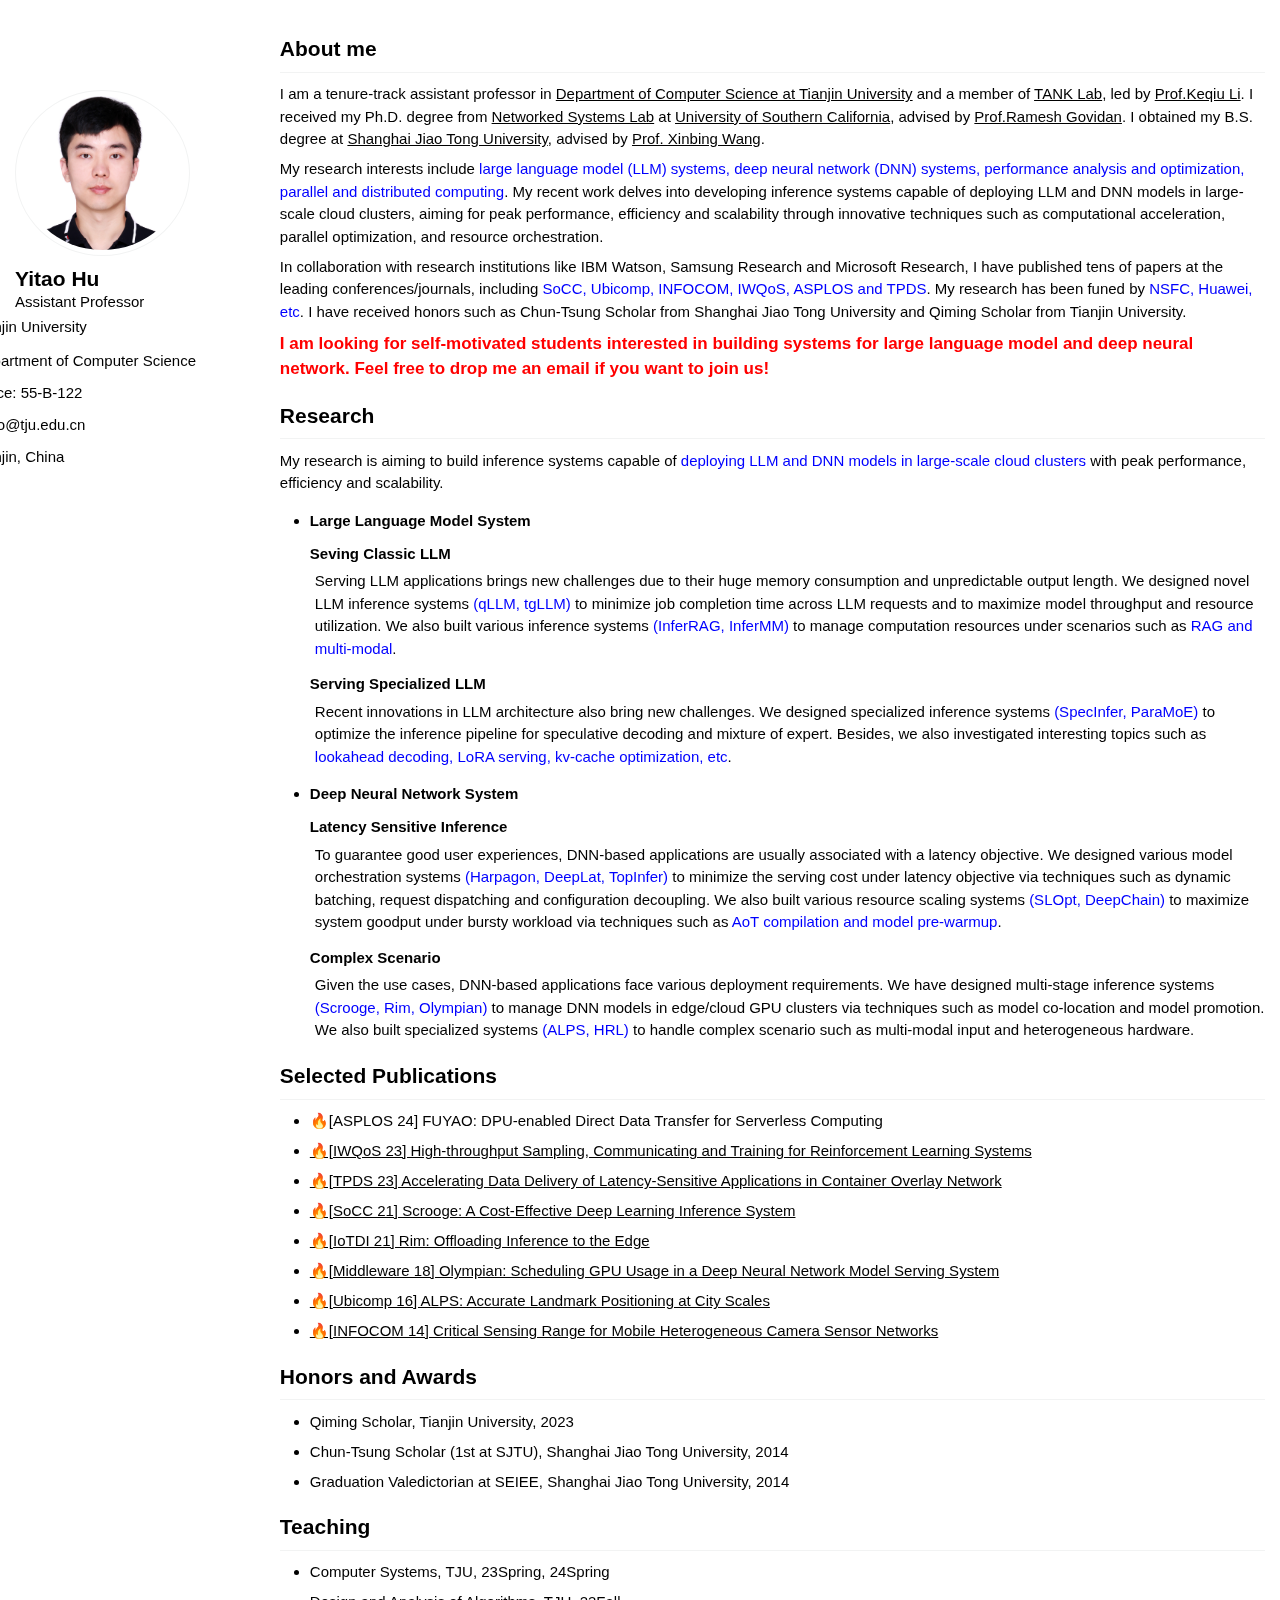
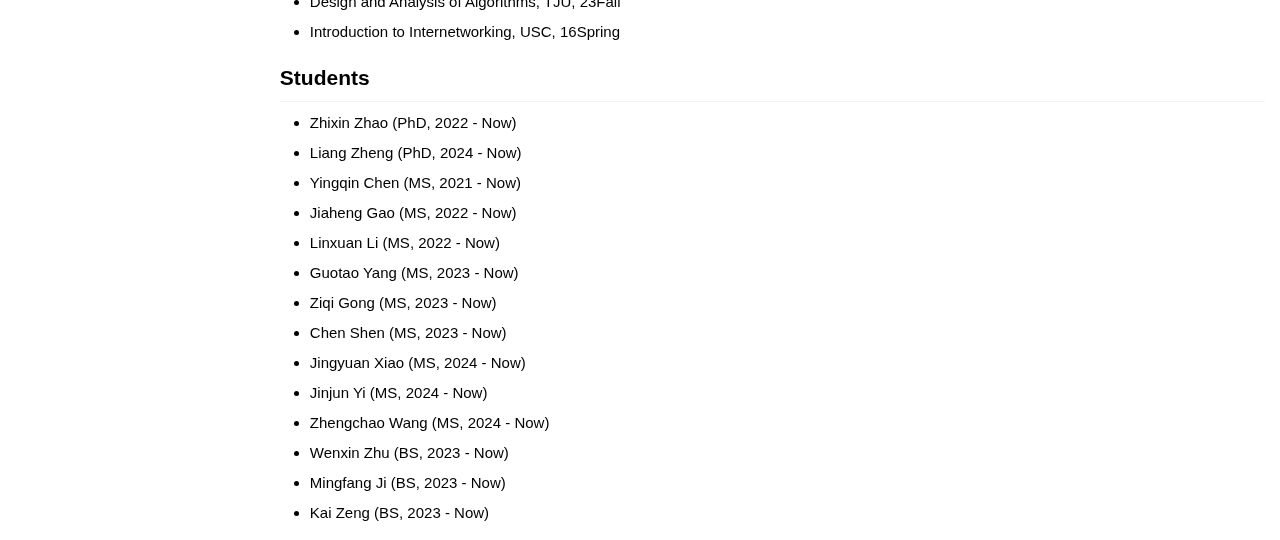
==== index.html @ 949e81fb "update" ====
<!doctype html>
<html lang="en" class="no-js">

<head>
	<meta charset="utf-8">
	<title>Yitao Hu - Homepage</title>
	<meta property="og:locale" content="en">
	<meta property="og:site_name" content="Yitao Hu">
	<meta property="og:title" content="Yitao Hu">
	<meta property="og:description" content="About me">
	<meta name="HandheldFriendly" content="True">
	<meta name="MobileOptimized" content="320">
	<meta name="viewport" content="width=device-width, initial-scale=1.0">
	<meta http-equiv="Content-Security-Policy" content="default-src 'self'">

	<script>
		document.documentElement.className = document.documentElement.className.replace(/\bno-js\b/g, '') + ' js ';
	</script>
	<!-- For all browsers -->
	<link rel="stylesheet" href="assets/css/main.css">
	<meta http-equiv="cleartype" content="on">

	<head>
		<base target="_blank">
	</head>
	<link rel="manifest" href="images/site.webmanifest">
	<meta name="msapplication-TileColor" content="#000000">
	<meta name="msapplication-TileImage" content="images/mstile-144x144.png?v=M44lzPylqQ">
	<meta name="msapplication-config" content="images/browserconfig.xml?v=M44lzPylqQ">
	<meta name="theme-color" content="#ffffff">
	<link rel="stylesheet" href="assets/css/academicons.css" />
	<link rel="stylesheet" href="https://cdnjs.cloudflare.com/ajax/libs/font-awesome/5.15.4/css/all.min.css">

	<!-- end custom head snippets -->
</head>

<body>
	<div id="main" role="main">
		<div class="sidebar sticky">
			<div itemscope itemtype="http://schema.org/Person" class="profile_box">
				<div class="author__avatar">
					<img src="images/Yitao Hu.png" class="author__avatar" alt="Yitao Hu">
				</div>
				<div class="author__content">
					<h3 class="author__name"> Yitao Hu</h3>
				</div>

				<div class="professor2"><span><i class="myhidden"><a href="mailto:yitao@tju.edu.cn"><i
									class="fas fa-fw fa-envelope" aria-hidden="true"></i>
							</a></i>Assistant Professor</span></div>

				<div class="author__urls-wrapper">
					<!-- <button class="btn btn--inverse">More Info & Contact</button> -->
					<ul class="author__urls social-icons">
						<li style="margin-top: 5px;"><a href="https://www.tju.edu.cn/english/index.htm"><i
									class="fa fa-fw fa-map-marker" aria-hidden="true"></i> Tianjin University</a>
						</li>
						<li><a href="https://cic.tju.edu.cn/english/home.htm"><i class="fa fa-fw fa-map-marker"
									aria-hidden="true"></i> Department of Computer Science</a></li>
						<li><i class="fa fa-fw fa-map-marker" aria-hidden="true"></i> Office: 55-B-122</li>
						<li class="someone"><a href="mailto:yitao@tju.edu.cn"><i class="fas fa-fw fa-envelope"
									aria-hidden="true"></i> yitao@tju.edu.cn</a></li>
						<li><i class="fa fa-fw fa-map-marker" aria-hidden="true"></i> Tianjin, China</li>
					</ul>
				</div>
			</div>
		</div>
		<article class="page" itemscope itemtype="http://schema.org/CreativeWork">
			<meta itemprop="headline" content="Yitao Hu">
			<div class="page__inner-wrap">
				<section class="page__content" itemprop="text">
					<p><span class="anchor" id="about-me"></span></p>
					<h1><strong>About me</strong></h1>
					<p>I am a tenure-track assistant professor in <a href="https://cic.tju.edu.cn/english/home.htm">Department of
							Computer Science
							at Tianjin University</a> and a member of <a href="http://www.tjutanklab.com/">TANK Lab</a>, led by <a
							href="https://cic.tju.edu.cn/faculty/likeqiu/index.html">Prof.Keqiu Li</a>. I received my Ph.D. degree
						from <a href="https://nsl.usc.edu/">Networked
							Systems Lab</a> at <a href="https://www.usc.edu/">University of Southern California</a>, advised by <a
							href="https://govindan.usc.edu/">Prof.Ramesh Govidan</a>.
						I obtained my B.S. degree at <a href="https://en.sjtu.edu.cn/">Shanghai Jiao Tong University</a>, advised by
						<a href="https://www.cs.sjtu.edu.cn/~wang-xb/">Prof. Xinbing Wang</a>.
					</p>
					<p>My research interests include <i class="myresearch">large language model (LLM) systems, deep neural network
							(DNN)
							systems, performance analysis and optimization, parallel and distributed computing</i>. My
						recent work delves into developing inference systems capable of deploying LLM and DNN models
						in large-scale cloud clusters, aiming for peak performance, efficiency and scalability
						through innovative techniques such as computational acceleration, parallel optimization, and
						resource orchestration.</p>
					<p>In collaboration with research institutions like IBM Watson, Samsung Research and Microsoft
						Research, I have published tens of papers at the leading conferences/journals, including
						<i class="myresearch">SoCC, Ubicomp, INFOCOM, IWQoS, ASPLOS and TPDS</i>. My research has been funed by
						<i class="myresearch">NSFC, Huawei, etc</i>. I have received honors such as Chun-Tsung Scholar from Shanghai
						Jiao Tong University
						and Qiming Scholar from Tianjin University.
					</p>
					<div class="lookingfor">
						<p><strong>
								I am looking for self-motivated students interested in building systems for large language
								model and deep neural network. Feel free to drop me an email if you want to join us!
							</strong>
						</p>
					</div>

					<h1 id="-news">Research</h1>
					<p>
						My research is aiming to build inference systems capable of <i class="myresearch">deploying LLM and DNN
							models in large-scale cloud clusters </i>with peak performance, efficiency and scalability.
					</p>
					<ul>
						<li>
							<h3>Large Language Model System</h3>
							<h3>Seving Classic LLM</h3>
							<ul class="myul">
								<li>
									Serving LLM applications brings new challenges due to their huge
									memory consumption and unpredictable output length. We designed novel LLM inference
									systems <i class="myresearch">(qLLM, tgLLM)</i> to minimize job completion time across LLM requests
									and to
									maximize model throughput and resource utilization. We also built various inference
									systems <i class="myresearch">(InferRAG, InferMM)</i> to manage computation resources under scenarios
									such as <i class="myresearch">RAG and multi-modal</i>.
								</li>
							</ul>
							<h3>Serving Specialized LLM</h3>
							<ul class="myul">
								<li>
									Recent innovations in LLM architecture also bring new
									challenges. We designed specialized inference systems <i class="myresearch">(SpecInfer, ParaMoE)</i>
									to optimize
									the inference pipeline for speculative decoding and mixture of expert. Besides, we also
									investigated interesting topics such as <i class="myresearch">lookahead decoding, LoRA serving,
										kv-cache
										optimization, etc</i>.
								</li>
							</ul>
						</li>
						<li>
							<h3>Deep Neural Network System</h3>
							<h3>Latency Sensitive Inference</h3>
							<ul class="myul">
								<li>
									To guarantee good user experiences, DNN-based applications
									are usually associated with a latency objective. We designed various model orchestration
									systems <i class="myresearch">(Harpagon, DeepLat, TopInfer)</i> to minimize the serving cost under
									latency
									objective via techniques such as dynamic batching, request dispatching and configuration
									decoupling. We also built various resource scaling systems <i class="myresearch">(SLOpt,
										DeepChain)</i> to
									maximize system goodput under bursty workload via techniques such as <i class="myresearch">AoT
										compilation and
										model pre-warmup</i>.
								</li>
							</ul>
							<h3>Complex Scenario</h3>
							<ul class="myul">
								<li>
									Given the use cases, DNN-based applications face various deployment
									requirements. We have designed multi-stage inference systems <i class="myresearch">(Scrooge, Rim,
										Olympian)</i> to
									manage DNN models in edge/cloud GPU clusters via techniques such as model co-location
									and model promotion. We also built specialized systems <i class="myresearch">(ALPS, HRL)</i> to handle
									complex
									scenario such as multi-modal input and heterogeneous hardware.
								</li>
							</ul>
					</ul>
					</li>
					</ul>

					<h1 id="-selected-publications">Selected Publications</h1>
					<ul>
						<li>🔥[ASPLOS 24] FUYAO: DPU-enabled Direct Data Transfer for Serverless Computing</li>
						<li><a href="https://ieeexplore.ieee.org/abstract/document/10188703">🔥[IWQoS 23] High-throughput Sampling,
								Communicating and Training for Reinforcement Learning Systems</a></li>
						<li><a href="https://ieeexplore.ieee.org/abstract/document/10198904">🔥[TPDS 23] Accelerating Data Delivery
								of
								Latency-Sensitive Applications in Container Overlay
								Network</a></li>
						<li><a href="https://dl.acm.org/doi/abs/10.1145/3472883.3486993">🔥[SoCC 21] Scrooge: A Cost-Effective Deep
								Learning Inference System</a></li>
						<li><a href="https://dl.acm.org/doi/abs/10.1145/3450268.3453521">🔥[IoTDI 21] Rim: Offloading Inference to
								the
								Edge</a></li>
						<li><a href="https://dl.acm.org/doi/abs/10.1145/3274808.3274813">🔥[Middleware 18] Olympian: Scheduling GPU
								Usage in a Deep Neural Network Model Serving System</a></li>
						<li><a href="https://dl.acm.org/doi/abs/10.1145/2971648.2971674">🔥[Ubicomp 16] ALPS: Accurate Landmark
								Positioning at City Scales</a></li>
						<li><a href="https://ieeexplore.ieee.org/abstract/document/6848026">🔥[INFOCOM 14] Critical Sensing Range
								for
								Mobile Heterogeneous Camera Sensor Networks</a></li>
					</ul>
					<h1 id="-honors-and-awards">Honors and Awards</h1>
					<ul>
						<li>Qiming Scholar, Tianjin University, 2023</li>
						<li>Chun-Tsung Scholar (1st at SJTU), Shanghai Jiao Tong University, 2014</li>
						<li>Graduation Valedictorian at SEIEE, Shanghai Jiao Tong University, 2014</li>
					</ul>
					<div class="services">
						<h1 id="-teaching">Teaching</h1>
						<ul>
							<li>Computer Systems, TJU, 23Spring, 24Spring</li>
							<li>Design and Analysis of Algorithms, TJU, 23Fall</li>
							<li>Introduction to Internetworking, USC, 16Spring</li>
						</ul>
					</div>
					<div class="students">
						<h1 id="-students">Students</h1>
						<ul>
							<li>Zhixin Zhao (PhD, 2022 - Now)</li>
							<li>Liang Zheng (PhD, 2024 - Now)</li>
							<li>Yingqin Chen (MS, 2021 - Now)</li>
							<li>Jiaheng Gao (MS, 2022 - Now)</li>
							<li>Linxuan Li (MS, 2022 - Now)</li>
							<li>Guotao Yang (MS, 2023 - Now)</li>
							<li>Ziqi Gong (MS, 2023 - Now)</li>
							<li>Chen Shen (MS, 2023 - Now)</li>
							<li>Jingyuan Xiao (MS, 2024 - Now)</li>
							<li>Jinjun Yi (MS, 2024 - Now)</li>
							<li>Zhengchao Wang (MS, 2024 - Now)</li>
							<li>Wenxin Zhu (BS, 2023 - Now)</li>
							<li>Mingfang Ji (BS, 2023 - Now)</li>
							<li>Kai Zeng (BS, 2023 - Now)</li>
						</ul>
					</div>

</body>

</html>
---- assets/css/main.css ----
a:focus {
  outline: thin dotted #f89406;
  outline: 5px auto #f89406;
  outline-offset: -2px
}

*,
*:before,
*:after {
  -moz-box-sizing: border-box;
  -webkit-box-sizing: border-box;
  box-sizing: border-box
}

html {
  box-sizing: border-box;
  background-color: #fff;
  font-size: 15px;
  -webkit-text-size-adjust: 100%;
  -ms-text-size-adjust: 100%
}

body {
  margin: 0
}

::-moz-selection {
  color: #fff;
  background: #000
}

::selection {
  color: #fff;
  background: #000
}

article,
aside,
details,
figcaption,
figure,
footer,
header,
hgroup,
main,
nav,
section {
  display: block
}

audio,
canvas,
video {
  display: inline-block;
  *display: inline;
  *zoom: 1
}

audio:not([controls]) {
  display: none
}

a {
  color: #224b8d
}

a:hover,
a:active {
  outline: 0
}

sub,
sup {
  position: relative;
  font-size: 75%;
  line-height: 0;
  vertical-align: baseline
}

sup {
  top: -0.5em
}

sub {
  bottom: -0.25em
}

img {
  max-width: 100%;
  width: auto\9;
  height: auto;
  vertical-align: middle;
  border: 0;
  -ms-interpolation-mode: bicubic
}

#map_canvas img,
.google-maps img {
  max-width: none
}

button,
input,
select,
textarea {
  margin: 0;
  font-size: 100%;
  vertical-align: middle
}

button,
input {
  *overflow: visible;
  line-height: normal
}

button::-moz-focus-inner,
input::-moz-focus-inner {
  padding: 0;
  border: 0
}

button,
html input[type="button"],
input[type="reset"],
input[type="submit"] {
  -webkit-appearance: button;
  cursor: pointer
}

label,
select,
button,
input[type="button"],
input[type="reset"],
input[type="submit"],
input[type="radio"],
input[type="checkbox"] {
  cursor: pointer
}

input[type="search"] {
  box-sizing: content-box;
  -webkit-appearance: textfield
}

input[type="search"]::-webkit-search-decoration,
input[type="search"]::-webkit-search-cancel-button {
  -webkit-appearance: none
}

textarea {
  overflow: auto;
  vertical-align: top
}

html {
  position: relative;
  min-height: 100%
}

body {
  margin: 0;
  padding: 0;
  padding-bottom: 0em;
  color: #000;
  font-family: "Trebuchet MS", Helvetica, sans-serif;
  line-height: 1.5
}

body.overflow--hidden {
  overflow: hidden
}

h1,
h2,
h3,
h4,
h5,
h6 {
  margin: 1em 0 0.5em;
  line-height: 1.2;
  font-family: "Trebuchet MS", Helvetica, sans-serif;
  font-weight: bold
}

h1 {
  margin-top: 1em;
  font-size: 1.4em
}

h2 {
  font-size: 1.2em
}

h3 {
  font-size: 1em
}

h4 {
  font-size: 1em
}

h5 {
  font-size: 1em
}

h6 {
  font-size: 1em
}

small,
.small {
  font-size: 1em
}

p {
  margin-bottom: 0.5em
}

u,
ins {
  text-decoration: none;
  border-bottom: 1px solid #494e52
}

u a,
ins a {
  color: inherit
}

ul {
  padding-inline-start: 2em;
  margin-block-start: 0.5em
}

del a {
  color: inherit
}

p,
pre,
blockquote,
ul,
ol,
dl,
figure,
table,
fieldset {
  orphans: 3;
  widows: 3
}

abbr[title],
abbr[data-original-title] {
  text-decoration: none;
  cursor: help;
  border-bottom: 1px dotted #494e52
}

blockquote {
  margin: 2em 1em 2em 0;
  padding-left: 1em;
  padding-right: 1em;
  font-style: italic;
  border-left: 0.25em solid #7a8288
}

blockquote cite {
  font-style: italic
}

blockquote cite:before {
  content: "\2014";
  padding-right: 5px
}

a:hover,
a:active {
  outline: 0
}

tt,
code,
kbd,
samp,
pre {
  font-family: Monaco, Consolas, "Lucida Console", monospace
}

pre {
  overflow-x: auto
}

p>code,
a>code,
li>code,
figcaption>code,
td>code {
  padding-top: 0.1rem;
  padding-bottom: 0.1rem;
  font-size: 1em;
  background: #fafafa;
  border: 1px solid #f2f3f3;
  border-radius: 4px;
  box-shadow: 0 1px 1px rgba(0, 0, 0, 0.125)
}

p>code:before,
p>code:after,
a>code:before,
a>code:after,
li>code:before,
li>code:after,
figcaption>code:before,
figcaption>code:after,
td>code:before,
td>code:after {
  letter-spacing: -0.2em;
  content: "\00a0"
}

hr {
  display: block;
  margin: 1em 0;
  border: 0;
  border-top: 1px solid #f2f3f3
}

ul li,
ol li {
  margin-bottom: 0.5em
}

li ul,
li ol {
  margin-top: 0.5em
}

figure {
  display: -webkit-box;
  display: flex;
  -webkit-box-pack: justify;
  justify-content: space-between;
  -webkit-box-align: start;
  align-items: flex-start;
  flex-wrap: wrap;
  margin: 2em 0
}

figure img,
figure iframe,
figure .fluid-width-video-wrapper {
  margin-bottom: 1em
}

figure img {
  width: 100%;
  border-radius: 4px;
  -webkit-transition: all 0.2s ease-in-out;
  transition: all 0.2s ease-in-out
}

figure>a {
  display: block
}

@media (min-width: 37.5em) {

  figure.half>a,
  figure.half>img {
    width: calc(50% - 0.5em)
  }
}

figure.half figcaption {
  width: 100%
}

@media (min-width: 37.5em) {

  figure.third>a,
  figure.third>img {
    width: calc(33.3333% - 0.5em)
  }
}

figure.third figcaption {
  width: 100%
}

figcaption {
  margin-bottom: 0.5em;
  color: #777a7d;
  font-family: Georgia, Times, serif;
  font-size: 1em
}

figcaption a {
  color: inherit;
  text-decoration: none;
  border-bottom: 1px solid #bdc1c4;
  -webkit-transition: all 0.2s ease-in-out;
  transition: all 0.2s ease-in-out
}

figcaption a:hover {
  color: #000;
  border-bottom-color: #000
}

svg:not(:root) {
  overflow: hidden
}

nav ul {
  margin: 0;
  padding: 0
}

nav li {
  list-style: none
}

nav a {
  text-decoration: none
}

nav ul li,
nav ol li {
  margin-bottom: 0
}

nav li ul,
nav li ol {
  margin-top: 0
}

b,
i,
strong,
em,
blockquote,
p,
q,
span,
figure,
img,
h1,
h2,
header,
input,
a,
tr,
td,
form button,
input[type="submit"],
.btn,
#goog-wm-sb,
.highlight,
.archive__item-teaser {
  -webkit-transition: all 0.2s ease-in-out;
  transition: all 0.2s ease-in-out
}

.hidden {
  display: none;
  visibility: hidden
}

.load {
  display: none
}

.transparent {
  opacity: 0
}

.visually-hidden,
.screen-reader-text,
.screen-reader-text span,
.screen-reader-shortcut {
  position: absolute !important;
  clip: rect(1px, 1px, 1px, 1px);
  height: 1px !important;
  width: 1px !important;
  border: 0 !important;
  overflow: hidden
}

body:hover .visually-hidden a,
body:hover .visually-hidden input,
body:hover .visually-hidden button {
  display: none !important
}

.screen-reader-text:focus,
.screen-reader-shortcut:focus {
  clip: auto !important;
  height: auto !important;
  width: auto !important;
  display: block;
  font-size: 1em;
  font-weight: bold;
  padding: 15px 23px 14px;
  background: #fff;
  z-index: 100000;
  text-decoration: none;
  box-shadow: 0 0 2px 2px rgba(0, 0, 0, 0.6)
}

.skip-link {
  position: fixed;
  z-index: 20;
  margin: 0;
  font-family: "Trebuchet MS", Helvetica, sans-serif;
  white-space: nowrap
}

.skip-link li {
  height: 0;
  width: 0;
  list-style: none
}

.text-left {
  text-align: left
}

.text-center {
  text-align: center
}

.text-right {
  text-align: right
}

.text-justify {
  text-align: justify
}

.text-nowrap {
  white-space: nowrap
}

.cf {
  clear: both
}

.wrapper {
  max-width: 925px;
  margin-left: auto;
  margin-right: auto
}

.wrapper:after {
  content: " ";
  display: block;
  clear: both
}

.align-left {
  display: block;
  margin-left: auto;
  margin-right: auto
}

@media (min-width: 37.5em) {
  .align-left {
    float: left;
    margin-right: 1em
  }
}

.align-right {
  display: block;
  margin-left: auto;
  margin-right: auto
}

@media (min-width: 37.5em) {
  .align-right {
    float: right;
    margin-left: 1em
  }
}

.align-center {
  display: block;
  margin-left: auto;
  margin-right: auto
}

@media (min-width: 57.8125em) {
  .full {
    margin-right: -19.4915254237% !important
  }
}

.icon {
  display: inline-block;
  fill: currentColor;
  width: 1em;
  height: 1.1em;
  line-height: 1;
  position: relative;
  top: -0.1em;
  vertical-align: middle
}

.social-icons .fa {
  color: #000
}

.social-icons .fa-behance,
.social-icons .fa-behance-square {
  color: #1769FF
}

.social-icons .fa-dribbble {
  color: #ea4c89
}

.social-icons .fa-facebook,
.social-icons .fa-facebook-square {
  color: #3b5998
}

.social-icons .fa-flickr {
  color: #ff0084
}

.social-icons .fa-foursquare {
  color: #0072b1
}

.social-icons .fa-github,
.social-icons .fa-github-alt,
.social-icons .fa-github-square {
  color: #171516
}

.social-icons .fa-google-plus,
.social-icons .fa-google-plus-square {
  color: #dd4b39
}

.social-icons .fa-instagram {
  color: #517fa4
}

.social-icons .fa-lastfm,
.social-icons .fa-lastfm-square {
  color: #d51007
}

.social-icons .fa-linkedin,
.social-icons .fa-linkedin-square {
  color: #007bb6
}

.social-icons .fa-pinterest,
.social-icons .fa-pinterest-p,
.social-icons .fa-pinterest-square {
  color: #cb2027
}

.social-icons .fa-rss,
.social-icons .fa-rss-square {
  color: #fa9b39
}

.social-icons .fa-soundcloud {
  color: #f30
}

.social-icons .fa-stack-exchange,
.social-icons .fa-stack-overflow {
  color: #fe7a15
}

.social-icons .fa-tumblr,
.social-icons .fa-tumblr-square {
  color: #32506d
}

.social-icons .fa-twitter,
.social-icons .fa-twitter-square {
  color: #55acee
}

.social-icons .fa-vimeo,
.social-icons .fa-vimeo-square {
  color: #1ab7ea
}

.social-icons .fa-vine {
  color: #00bf8f
}

.social-icons .fa-youtube,
.social-icons .fa-youtube-square,
.social-icons .fa-youtube-play {
  color: #b00
}

.social-icons .fa-xing,
.social-icons .fa-xing-square {
  color: #006567
}

.navicon {
  position: relative;
  width: 28px;
  height: 4px;
  background: #fff;
  margin: auto;
  -webkit-transition: 0.3s;
  transition: 0.3s
}

.navicon:before,
.navicon:after {
  content: "";
  position: absolute;
  left: 0;
  width: 28px;
  height: 4px;
  background: #fff;
  -webkit-transition: 0.3s;
  transition: 0.3s
}

.navicon:before {
  top: -8px
}

.navicon:after {
  bottom: -8px
}

.close .navicon {
  background: transparent
}

.close .navicon:before,
.close .navicon:after {
  -webkit-transform-origin: 50% 50%;
  -ms-transform-origin: 50% 50%;
  transform-origin: 50% 50%;
  top: 0;
  width: 28px
}

.close .navicon:before {
  -webkit-transform: rotate3d(0, 0, 1, 45deg);
  transform: rotate3d(0, 0, 1, 45deg)
}

.close .navicon:after {
  -webkit-transform: rotate3d(0, 0, 1, -45deg);
  transform: rotate3d(0, 0, 1, -45deg)
}

@media (min-width: 57.8125em) {
  .sticky {
    clear: both;
    position: -webkit-sticky;
    position: sticky;
    top: 6em
  }

  .sticky::after {
    clear: both;
    content: "";
    display: table
  }

  .sticky>* {
    display: block
  }
}

.well {
  min-height: 20px;
  padding: 19px;
  margin-bottom: 20px;
  background-color: #f5f5f5;
  border: 1px solid #e3e3e3;
  border-radius: 4px;
  box-shadow: inset 0 1px 1px rgba(0, 0, 0, 0.05)
}

.show-modal {
  overflow: hidden;
  position: relative
}

.show-modal:before {
  position: absolute;
  content: "";
  top: 0;
  left: 0;
  width: 100%;
  height: 100%;
  z-index: 999;
  background-color: rgba(255, 255, 255, 0.85)
}

.show-modal .modal {
  display: block
}

.modal {
  display: none;
  position: fixed;
  width: 300px;
  top: 50%;
  left: 50%;
  margin-left: -150px;
  margin-top: -150px;
  min-height: 0;
  z-index: 9999;
  background: #fff;
  border: 1px solid #f2f3f3;
  border-radius: 4px;
  box-shadow: 0 1px 1px rgba(0, 0, 0, 0.125)
}

.modal__title {
  margin: 0;
  padding: 0.5em 1em
}

.modal__supporting-text {
  padding: 0 1em 0.5em 1em
}

.modal__actions {
  padding: 0.5em 1em;
  border-top: 1px solid #f2f3f3
}

.footnote {
  color: #9ba1a6;
  text-decoration: none
}

.footnotes {
  color: #9ba1a6
}

.footnotes ol,
.footnotes li,
.footnotes p {
  margin-bottom: 0;
  font-size: 1em
}

a.reversefootnote {
  color: #7a8288;
  text-decoration: none
}

a.reversefootnote:hover {
  text-decoration: underline
}

.required {
  color: #ee5f5b;
  font-weight: bold
}

@-webkit-keyframes intro {
  0% {
    opacity: 0
  }

  100% {
    opacity: 1
  }
}

@keyframes intro {
  0% {
    opacity: 0
  }

  100% {
    opacity: 1
  }
}

table {
  margin-bottom: 1em;
  width: 100%;
  font-family: "Trebuchet MS", Helvetica, sans-serif;
  font-size: 1em;
  border-collapse: collapse
}

table+table {
  margin-top: 1em
}

thead {
  background-color: #f2f3f3
}

th {
  padding: 0.5em;
  font-weight: bold;
  text-align: left
}

tr {
  padding-bottom: .5em;
  padding-top: .5em
}

td {
  padding: .5em;
  border-bottom: 1px solid #bdc1c4
}

tr,
td,
th {
  vertical-align: middle
}

.btn,
#goog-wm-sb {
  display: inline-block;
  margin-bottom: 0.25em;
  padding: 0.5em 1em;
  color: #fff !important;
  font-family: "Trebuchet MS", Helvetica, sans-serif;
  font-size: 1em;
  font-weight: bold;
  text-align: center;
  text-decoration: none;
  background-color: #7a8288;
  border: 0 !important;
  border-radius: 4px;
  cursor: pointer
}

.btn:hover,
#goog-wm-sb:hover {
  background-color: #333
}

.btn .icon,
#goog-wm-sb .icon {
  margin-right: 0.5em
}

.btn .icon+.hidden,
#goog-wm-sb .icon+.hidden {
  margin-left: -0.5em
}

.btn--block {
  display: block;
  width: 100%
}

.btn--block+.btn--block {
  margin-top: 0.25em
}

.btn--inverse {
  color: #7a8288 !important;
  border: 1px solid #bdc1c4 !important;
  background-color: #fff
}

.btn--inverse:hover {
  color: #fff !important;
  border-color: #7a8288
}

.btn--light-outline {
  border: 1px solid #fff !important;
  background-color: transparent
}

.btn--info {
  background-color: #224b8d
}

.btn--info:hover {
  background-color: #1b3c71
}

.btn--warning {
  background-color: #f89406
}

.btn--warning:hover {
  background-color: #c67605
}

.btn--success {
  background-color: #62c462
}

.btn--success:hover {
  background-color: #4e9d4e
}

.btn--danger {
  background-color: #ee5f5b
}

.btn--danger:hover {
  background-color: #be4c49
}

.btn--disabled {
  pointer-events: none;
  cursor: not-allowed;
  filter: alpha(opacity=65);
  box-shadow: none;
  opacity: 0.65
}

.btn--facebook {
  background-color: #3b5998
}

.btn--facebook:hover {
  background-color: #2f477a
}

.btn--twitter {
  background-color: #55acee
}

.btn--twitter:hover {
  background-color: #448abe
}

.btn--google-plus {
  background-color: #dd4b39
}

.btn--google-plus:hover {
  background-color: #b13c2e
}

.btn--linkedin {
  background-color: #007bb6
}

.btn--linkedin:hover {
  background-color: #006292
}

.btn--x-large {
  font-size: 1.2em
}

.btn--large {
  font-size: 1em
}

.btn--small {
  font-size: .6875em
}

.notice {
  margin: 2em 0 !important;
  padding: 1em;
  font-family: "Trebuchet MS", Helvetica, sans-serif;
  font-size: 1em !important;
  text-indent: initial;
  background-color: #f8f9f9;
  border-radius: 4px;
  box-shadow: 0 1px 1px rgba(189, 193, 196, 0.25)
}

.notice h4 {
  margin-top: 0 !important;
  margin-bottom: 0.75em
}

.page__content .notice h4 {
  margin-bottom: 0;
  font-size: 1em
}

.notice p:last-child {
  margin-bottom: 0 !important
}

.notice h4+p {
  margin-top: 0;
  padding-top: 0
}

.notice a {
  color: #bdc1c4
}

.notice a:hover {
  color: #717476
}

.notice code {
  background-color: #fcfcfc
}

.notice ul:last-child {
  margin-bottom: 0
}

.notice--primary {
  margin: 2em 0 !important;
  padding: 1em;
  font-family: "Trebuchet MS", Helvetica, sans-serif;
  font-size: 1em !important;
  text-indent: initial;
  background-color: #f2f3f3;
  border-radius: 4px;
  box-shadow: 0 1px 1px rgba(122, 130, 136, 0.25)
}

.notice--primary h4 {
  margin-top: 0 !important;
  margin-bottom: 0.75em
}

.page__content .notice--primary h4 {
  margin-bottom: 0;
  font-size: 1em
}

.notice--primary p:last-child {
  margin-bottom: 0 !important
}

.notice--primary h4+p {
  margin-top: 0;
  padding-top: 0
}

.notice--primary a {
  color: #7a8288
}

.notice--primary a:hover {
  color: #494e52
}

.notice--primary code {
  background-color: #f8f9f9
}

.notice--primary ul:last-child {
  margin-bottom: 0
}

.notice--info {
  margin: 2em 0 !important;
  padding: 1em;
  font-family: "Trebuchet MS", Helvetica, sans-serif;
  font-size: 1em !important;
  text-indent: initial;
  background-color: #e9edf4;
  border-radius: 4px;
  box-shadow: 0 1px 1px rgba(34, 75, 141, 0.25)
}

.notice--info h4 {
  margin-top: 0 !important;
  margin-bottom: 0.75em
}

.page__content .notice--info h4 {
  margin-bottom: 0;
  font-size: 1em
}

.notice--info p:last-child {
  margin-bottom: 0 !important
}

.notice--info h4+p {
  margin-top: 0;
  padding-top: 0
}

.notice--info a {
  color: #224b8d
}

.notice--info a:hover {
  color: #142d55
}

.notice--info code {
  background-color: #f4f6f9
}

.notice--info ul:last-child {
  margin-bottom: 0
}

.notice--warning {
  margin: 2em 0 !important;
  padding: 1em;
  font-family: "Trebuchet MS", Helvetica, sans-serif;
  font-size: 1em !important;
  text-indent: initial;
  background-color: #fef4e6;
  border-radius: 4px;
  box-shadow: 0 1px 1px rgba(248, 148, 6, 0.25)
}

.notice--warning h4 {
  margin-top: 0 !important;
  margin-bottom: 0.75em
}

.page__content .notice--warning h4 {
  margin-bottom: 0;
  font-size: 1em
}

.notice--warning p:last-child {
  margin-bottom: 0 !important
}

.notice--warning h4+p {
  margin-top: 0;
  padding-top: 0
}

.notice--warning a {
  color: #f89406
}

.notice--warning a:hover {
  color: #955904
}

.notice--warning code {
  background-color: #fffaf3
}

.notice--warning ul:last-child {
  margin-bottom: 0
}

.notice--success {
  margin: 2em 0 !important;
  padding: 1em;
  font-family: "Trebuchet MS", Helvetica, sans-serif;
  font-size: 1em !important;
  text-indent: initial;
  background-color: #eff9ef;
  border-radius: 4px;
  box-shadow: 0 1px 1px rgba(98, 196, 98, 0.25)
}

.notice--success h4 {
  margin-top: 0 !important;
  margin-bottom: 0.75em
}

.page__content .notice--success h4 {
  margin-bottom: 0;
  font-size: 1em
}

.notice--success p:last-child {
  margin-bottom: 0 !important
}

.notice--success h4+p {
  margin-top: 0;
  padding-top: 0
}

.notice--success a {
  color: #62c462
}

.notice--success a:hover {
  color: #3b763b
}

.notice--success code {
  background-color: #f7fcf7
}

.notice--success ul:last-child {
  margin-bottom: 0
}

.notice--danger {
  margin: 2em 0 !important;
  padding: 1em;
  font-family: "Trebuchet MS", Helvetica, sans-serif;
  font-size: 1em !important;
  text-indent: initial;
  background-color: #fdefef;
  border-radius: 4px;
  box-shadow: 0 1px 1px rgba(238, 95, 91, 0.25)
}

.notice--danger h4 {
  margin-top: 0 !important;
  margin-bottom: 0.75em
}

.page__content .notice--danger h4 {
  margin-bottom: 0;
  font-size: 1em
}

.notice--danger p:last-child {
  margin-bottom: 0 !important
}

.notice--danger h4+p {
  margin-top: 0;
  padding-top: 0
}

.notice--danger a {
  color: #ee5f5b
}

.notice--danger a:hover {
  color: #8f3937
}

.notice--danger code {
  background-color: #fef7f7
}

.notice--danger ul:last-child {
  margin-bottom: 0
}

.masthead {
  position: sticky;
  top: 0;
  background-color: white;
  border-bottom: 1px solid #f2f3f3;
  -webkit-animation: intro 0.3s both;
  animation: intro 0.3s both;
  -webkit-animation-delay: 0.15s;
  animation-delay: 0.15s;
  z-index: 20
}

.masthead__inner-wrap {
  max-width: 925px;
  margin-left: auto;
  margin-right: auto;
  clear: both;
  padding: .5em;
  font-family: "Trebuchet MS", Helvetica, sans-serif
}

.masthead__inner-wrap:after {
  content: " ";
  display: block;
  clear: both
}

.masthead__inner-wrap::after {
  clear: both;
  content: "";
  display: table
}

@media (min-width: 80em) {
  .masthead__inner-wrap {
    max-width: 1280px
  }
}

.masthead__inner-wrap nav {
  z-index: 10
}

.masthead__inner-wrap a {
  text-decoration: none
}

.masthead__menu ul {
  margin: 0;
  padding: 0;
  clear: both;
  list-style-type: none
}

.masthead__menu-home-item {
  display: none !important
}

@media (min-width: 48em) {
  .masthead__menu-home-item {
    display: block !important
  }
}

.masthead__menu-item {
  display: block;
  list-style-type: none;
  white-space: nowrap
}

.masthead__menu-item--lg {
  padding-right: 2em;
  font-weight: 700
}

.breadcrumbs {
  max-width: 925px;
  margin-left: auto;
  margin-right: auto;
  clear: both;
  margin-top: 0;
  margin-bottom: 0;
  padding-left: 2em;
  padding-right: 2em;
  font-family: "Trebuchet MS", Helvetica, sans-serif;
  -webkit-animation: intro 0.3s both;
  animation: intro 0.3s both;
  -webkit-animation-delay: 0.30s;
  animation-delay: 0.30s
}

.breadcrumbs:after {
  content: " ";
  display: block;
  clear: both
}

.breadcrumbs::after {
  clear: both;
  content: "";
  display: table
}

@media (min-width: 57.8125em) {
  .breadcrumbs {
    padding-left: 1em;
    padding-right: 1em
  }
}

@media (min-width: 80em) {
  .breadcrumbs {
    max-width: 1280px
  }
}

.breadcrumbs ol {
  padding: 0;
  list-style: none;
  font-size: 1em
}

@media (min-width: 57.8125em) {
  .breadcrumbs ol {
    width: 83.0508474576%;
    float: right;
    margin-right: 0
  }
}

@media (min-width: 80em) {
  .breadcrumbs ol {
    padding-left: 4.2372881356%
  }
}

.breadcrumbs li {
  display: inline
}

.breadcrumbs .current {
  font-weight: bold
}

.pagination {
  clear: both;
  width: 100%;
  float: left;
  margin-left: 0;
  margin-right: 0;
  clear: both;
  margin-top: 1em;
  padding-top: 1em
}

.pagination::after {
  clear: both;
  content: "";
  display: table
}

.pagination ul {
  margin: 0;
  padding: 0;
  list-style-type: none;
  font-family: "Trebuchet MS", Helvetica, sans-serif
}

.pagination li {
  display: block;
  float: left;
  margin-left: -1px
}

.pagination li a {
  margin-bottom: 0.25em;
  padding: 0.5em 1em;
  font-family: "Trebuchet MS", Helvetica, sans-serif;
  font-size: 14px;
  font-weight: bold;
  line-height: 1.5;
  text-align: center;
  text-decoration: none;
  color: #9ba1a6;
  border: 1px solid #bdc1c4;
  border-radius: 0
}

.pagination li a:hover {
  color: #1a386a
}

.pagination li a.current {
  color: #fff;
  background: #7a8288
}

.pagination li a.disabled {
  color: #dee0e1;
  pointer-events: none;
  cursor: not-allowed
}

.pagination li:first-child {
  margin-left: 0
}

.pagination li:first-child a {
  border-top-left-radius: 4px;
  border-bottom-left-radius: 4px
}

.pagination li:last-child a {
  border-top-right-radius: 4px;
  border-bottom-right-radius: 4px
}

.pagination--pager {
  display: block;
  padding: 1em 2em;
  float: left;
  width: 50%;
  font-family: "Trebuchet MS", Helvetica, sans-serif;
  font-size: 1em;
  font-weight: bold;
  text-align: center;
  text-decoration: none;
  color: #bdc1c4;
  border: 1px solid #bdc1c4;
  border-radius: 4px
}

.pagination--pager:hover {
  color: #1a386a
}

.pagination--pager:first-child {
  border-top-right-radius: 0;
  border-bottom-right-radius: 0
}

.pagination--pager:last-child {
  margin-left: -1px;
  border-top-left-radius: 0;
  border-bottom-left-radius: 0
}

.pagination--pager.disabled {
  color: #dee0e1;
  pointer-events: none;
  cursor: not-allowed
}

.page__content+.pagination,
.page__meta+.pagination,
.comment__date+.pagination,
.page__share+.pagination,
.page__comments+.pagination {
  margin-top: 2em;
  padding-top: 2em;
  border-top: 1px solid #f2f3f3
}

.greedy-nav {
  position: relative;
  min-width: 250px;
  background: #fff
}

.greedy-nav a {
  display: block;
  margin: 0 1rem;
  padding: 0.5rem 0;
  color: #7a8288;
  text-decoration: none
}

.greedy-nav a:hover {
  color: #5c6266
}

.greedy-nav button {
  position: absolute;
  height: 100%;
  right: 0;
  padding: 0 0.5rem;
  border: 0;
  outline: none;
  background-color: #7a8288;
  color: #fff;
  cursor: pointer
}

.greedy-nav .visible-links {
  display: table
}

.greedy-nav .visible-links li {
  display: table-cell;
  vertical-align: middle
}

.greedy-nav .visible-links li:first-child {
  font-weight: bold
}

.greedy-nav .visible-links li:first-child a {
  margin-left: 0
}

.greedy-nav .visible-links li:last-child a {
  margin-right: 0
}

.greedy-nav .visible-links a {
  position: relative
}

.greedy-nav .visible-links a:before {
  content: "";
  position: absolute;
  left: 0;
  bottom: 0;
  height: 4px;
  background: #bdc1c4;
  width: 100%;
  -webkit-transition: all 0.2s ease-in-out;
  transition: all 0.2s ease-in-out;
  -webkit-transform: scaleX(0);
  -ms-transform: scaleX(0);
  transform: scaleX(0)
}

.greedy-nav .visible-links a:hover:before {
  -webkit-transform: scaleX(1);
  -ms-transform: scaleX(1);
  transform: scaleX(1)
}

.greedy-nav .hidden-links {
  position: absolute;
  top: 100%;
  right: 0;
  margin-top: 15px;
  padding: 5px;
  border: 1px solid #f2f3f3;
  border-radius: 4px;
  background: #fff;
  box-shadow: 0 0 10px rgba(0, 0, 0, 0.25)
}

.greedy-nav .hidden-links a {
  margin: 0;
  padding: 10px 20px;
  font-size: 1em
}

.greedy-nav .hidden-links a:hover {
  color: #5c6266;
  background: #dee0e1
}

.greedy-nav .hidden-links:before {
  content: "";
  position: absolute;
  top: -11px;
  right: 10px;
  width: 0;
  border-style: solid;
  border-width: 0 10px 10px;
  border-color: #f2f3f3 transparent;
  display: block;
  z-index: 0
}

.greedy-nav .hidden-links:after {
  content: "";
  position: absolute;
  top: -10px;
  right: 10px;
  width: 0;
  border-style: solid;
  border-width: 0 10px 10px;
  border-color: #fff transparent;
  display: block;
  z-index: 1
}

.greedy-nav .hidden-links li {
  display: block;
  border-bottom: 1px solid #f2f3f3
}

.greedy-nav .hidden-links li:last-child {
  border-bottom: none
}

.nav__list {
  font-size: 1.25rem
}

.nav__list ul {
  margin-bottom: 1em
}

.nav__list a {
  display: block;
  padding: 0.125em 0;
  color: inherit
}

.nav__list a:hover {
  text-decoration: underline
}

.nav__list .active {
  margin-left: -0.5em;
  padding-left: 0.5em;
  padding-right: 0.5em;
  color: #fff;
  font-weight: bold;
  background: #7a8288;
  border-radius: 4px
}

.nav__list .active:hover {
  color: #fff
}

.nav__title {
  margin: 0;
  padding: 0.5rem 1rem;
  font-family: "Trebuchet MS", Helvetica, sans-serif;
  font-size: 1em;
  font-weight: bold
}

.nav__sub-title {
  display: block;
  margin: 0.5rem 0;
  padding: 0.5rem 0;
  font-family: "Trebuchet MS", Helvetica, sans-serif;
  font-size: 1em;
  font-weight: bold;
  text-transform: uppercase;
  border-bottom: 1px solid #f2f3f3
}

.toc {
  font-family: "Trebuchet MS", Helvetica, sans-serif;
  color: #7a8288;
  text-transform: uppercase;
  letter-spacing: 1px;
  background-color: #fff;
  border: 1px solid #f2f3f3;
  border-radius: 4px;
  box-shadow: 0 1px 1px rgba(0, 0, 0, 0.125)
}

.toc .nav__title {
  color: #fff;
  font-size: 1em;
  background: #7a8288;
  border-top-left-radius: 4px;
  border-top-right-radius: 4px
}

.toc__menu {
  margin: 0;
  padding: 0;
  width: 100%;
  list-style: none;
  font-size: 0.8rem
}

.toc__menu a {
  display: block;
  padding: 0.5rem 1rem;
  color: #7a8288;
  font-size: .6875em;
  font-weight: bold;
  line-height: 1.5;
  border-bottom: 1px solid #f2f3f3
}

.toc__menu a:hover {
  color: #000;
  background: #f2f3f3
}

.toc__menu>li:last-child a {
  border-bottom: none
}

.toc__menu li ul>li a {
  padding-left: 2rem;
  font-weight: normal
}

.toc__menu li>ul li {
  display: none
}

@media (min-width: 48em) {
  .toc__menu li>ul li {
    display: block
  }
}

.page__footer {
  clear: both;
  float: left;
  margin-left: 0;
  margin-right: 0;
  width: 100%;
  clear: both;
  position: absolute;
  bottom: 0em;
  height: auto;
  margin-top: 3em;
  color: #9ba1a6;
  -webkit-animation: intro 0.3s both;
  animation: intro 0.3s both;
  -webkit-animation-delay: 0.45s;
  animation-delay: 0.45s;
  background-color: #f2f3f3;
  border-top: 1px solid #bdc1c4
}

.page__footer::after {
  clear: both;
  content: "";
  display: table
}

.page__footer footer {
  clear: both;
  margin-left: auto;
  margin-right: auto;
  margin-top: 2em;
  max-width: 100%;
  padding: 0 1em 2em
}

.page__footer footer::after {
  clear: both;
  content: "";
  display: table
}

@media (min-width: 80em) {
  .page__footer footer {
    max-width: 1280px
  }
}

.page__footer a {
  color: inherit;
  text-decoration: none
}

.page__footer a:hover {
  text-decoration: underline
}

.page__footer .fas,
.page__footer .fab,
.page__footer .far,
.page__footer .fal {
  color: #9ba1a6
}

.page__footer-copyright {
  font-family: "Trebuchet MS", Helvetica, sans-serif;
  font-size: .6875em
}

.page__footer-follow ul {
  margin: 0;
  padding: 0;
  list-style-type: none
}

.page__footer-follow li {
  display: inline-block;
  padding-top: 5px;
  padding-bottom: 5px;
  font-family: "Trebuchet MS", Helvetica, sans-serif;
  font-size: 1em;
  text-transform: uppercase
}

.page__footer-follow li+li:before {
  content: "";
  padding-right: 5px
}

.page__footer-follow a {
  padding-right: 10px;
  font-weight: bold
}

.page__footer-follow .social-icons a {
  white-space: nowrap
}

div.highlighter-rouge,
figure.highlight {
  position: relative;
  margin-bottom: 1em;
  padding: 1em;
  border: 1px solid #f2f3f3;
  border-radius: 4px;
  background-color: #fafafa;
  box-shadow: 0 1px 1px rgba(0, 0, 0, 0.125)
}

div.highlighter-rouge:before,
figure.highlight:before {
  position: absolute;
  top: 0;
  right: 0;
  padding: 0.5em;
  background-color: #f2f3f3;
  content: "\f121";
  font-family: "fontawesome" !important;
  font-size: 1em;
  line-height: 1;
  text-transform: none;
  speak: none
}

div.highlighter-rouge .highlight,
figure.highlight .highlight {
  margin: 0;
  font-family: Monaco, Consolas, "Lucida Console", monospace;
  font-size: .6875em;
  line-height: 1.8
}

.highlight table td {
  padding: 5px
}

.highlight table pre {
  margin: 0
}

.highlight .c {
  color: #93a1a1
}

.highlight .err {
  color: #586e75
}

.highlight .g {
  color: #586e75
}

.highlight .k {
  color: #859900
}

.highlight .l {
  color: #586e75
}

.highlight .n {
  color: #586e75
}

.highlight .o {
  color: #859900
}

.highlight .x {
  color: #cb4b16
}

.highlight .p {
  color: #586e75
}

.highlight .cm {
  color: #93a1a1
}

.highlight .cp {
  color: #859900
}

.highlight .c1 {
  color: #93a1a1
}

.highlight .cs {
  color: #859900
}

.highlight .gd {
  color: #2aa198
}

.highlight .ge {
  color: #586e75;
  font-style: italic
}

.highlight .gr {
  color: #dc322f
}

.highlight .gh {
  color: #cb4b16
}

.highlight .gi {
  color: #859900
}

.highlight .go {
  color: #586e75
}

.highlight .gp {
  color: #586e75
}

.highlight .gs {
  color: #586e75;
  font-weight: bold
}

.highlight .gu {
  color: #cb4b16
}

.highlight .gt {
  color: #586e75
}

.highlight .kc {
  color: #cb4b16
}

.highlight .kd {
  color: #22b3eb
}

.highlight .kn {
  color: #859900
}

.highlight .kp {
  color: #859900
}

.highlight .kr {
  color: #22b3eb
}

.highlight .kt {
  color: #dc322f
}

.highlight .ld {
  color: #586e75
}

.highlight .m {
  color: #2aa198
}

.highlight .s {
  color: #2aa198
}

.highlight .na {
  color: #586e75
}

.highlight .nb {
  color: #B58900
}

.highlight .nc {
  color: #22b3eb
}

.highlight .no {
  color: #cb4b16
}

.highlight .nd {
  color: #22b3eb
}

.highlight .ni {
  color: #cb4b16
}

.highlight .ne {
  color: #cb4b16
}

.highlight .nf {
  color: #22b3eb
}

.highlight .nl {
  color: #586e75
}

.highlight .nn {
  color: #586e75
}

.highlight .nx {
  color: #586e75
}

.highlight .py {
  color: #586e75
}

.highlight .nt {
  color: #22b3eb
}

.highlight .nv {
  color: #22b3eb
}

.highlight .ow {
  color: #859900
}

.highlight .w {
  color: #586e75
}

.highlight .mf {
  color: #2aa198
}

.highlight .mh {
  color: #2aa198
}

.highlight .mi {
  color: #2aa198
}

.highlight .mo {
  color: #2aa198
}

.highlight .sb {
  color: #93a1a1
}

.highlight .sc {
  color: #2aa198
}

.highlight .sd {
  color: #586e75
}

.highlight .s2 {
  color: #2aa198
}

.highlight .se {
  color: #cb4b16
}

.highlight .sh {
  color: #586e75
}

.highlight .si {
  color: #2aa198
}

.highlight .sx {
  color: #2aa198
}

.highlight .sr {
  color: #dc322f
}

.highlight .s1 {
  color: #2aa198
}

.highlight .ss {
  color: #2aa198
}

.highlight .bp {
  color: #22b3eb
}

.highlight .vc {
  color: #22b3eb
}

.highlight .vg {
  color: #22b3eb
}

.highlight .vi {
  color: #22b3eb
}

.highlight .il {
  color: #2aa198
}

form {
  margin: 0 0 5px 0
}

form fieldset {
  margin-bottom: 5px;
  padding: 0;
  border-width: 0
}

form legend {
  display: block;
  width: 100%;
  margin-bottom: 10px;
  *margin-left: -7px;
  padding: 0;
  color: #494e52;
  border: 0;
  border-bottom: 1px solid #ccc;
  white-space: normal
}

form p {
  margin-bottom: 5px / 2
}

form ul {
  list-style-type: none;
  margin: 0 0 5px 0;
  padding: 0
}

form br {
  display: none
}

label,
input,
button,
select,
textarea {
  vertical-align: baseline;
  *vertical-align: middle
}

input,
button,
select,
textarea {
  box-sizing: border-box;
  font-family: "Trebuchet MS", Helvetica, sans-serif
}

label {
  display: block;
  margin-bottom: 0.25em;
  color: #494e52;
  cursor: pointer
}

label small {
  font-size: 1em
}

label input,
label textarea,
label select {
  display: block
}

input,
textarea,
select {
  display: inline-block;
  width: 100%;
  padding: 0.25em;
  margin-bottom: 0.5em;
  color: #494e52;
  background-color: #fff;
  border: 1px solid #ccc;
  border-radius: 4px;
  box-shadow: 0 1px 1px rgba(0, 0, 0, 0.125)
}

input:hover,
textarea:hover,
select:hover {
  border-color: #bdc1c4
}

.input-mini {
  width: 60px
}

.input-small {
  width: 90px
}

input[type="image"],
input[type="checkbox"],
input[type="radio"] {
  width: auto;
  height: auto;
  padding: 0;
  margin: 3px 0;
  *margin-top: 0;
  line-height: normal;
  cursor: pointer;
  border-radius: 0;
  border: 0 \9
}

input[type="checkbox"],
input[type="radio"] {
  box-sizing: border-box;
  padding: 0;
  *width: 13px;
  *height: 13px
}

input[type="image"] {
  border: 0;
  box-shadow: none
}

input[type="file"] {
  width: auto;
  padding: initial;
  line-height: initial;
  border: initial;
  background-color: transparent;
  background-color: initial;
  box-shadow: none
}

input[type="button"],
input[type="reset"],
input[type="submit"] {
  width: auto;
  height: auto;
  cursor: pointer;
  *overflow: visible
}

select,
input[type="file"] {
  *margin-top: 4px
}

select {
  width: auto;
  background-color: #fff
}

select[multiple],
select[size] {
  height: auto
}

textarea {
  resize: vertical;
  height: auto;
  overflow: auto;
  vertical-align: top
}

input[type="hidden"] {
  display: none
}

.form {
  position: relative
}

.radio,
.checkbox {
  padding-left: 18px;
  font-weight: normal
}

.radio input[type="radio"],
.checkbox input[type="checkbox"] {
  float: left;
  margin-left: -18px
}

.radio.inline,
.checkbox.inline {
  display: inline-block;
  padding-top: 5px;
  margin-bottom: 0;
  vertical-align: middle
}

.radio.inline+.radio.inline,
.checkbox.inline+.checkbox.inline {
  margin-left: 10px
}

input[disabled],
select[disabled],
textarea[disabled],
input[readonly],
select[readonly],
textarea[readonly] {
  opacity: 0.5;
  cursor: not-allowed
}

input:focus,
textarea:focus {
  border-color: #7a8288;
  outline: 0;
  outline: thin dotted \9
}

input[type="file"]:focus,
input[type="radio"]:focus,
input[type="checkbox"]:focus,
select:focus {
  box-shadow: none
}

.help-block,
.help-inline {
  color: #224b8d
}

.help-block {
  display: block;
  margin-bottom: 1em;
  line-height: 1em
}

.help-inline {
  display: inline-block;
  vertical-align: middle;
  padding-left: 5px
}

.form-inline input,
.form-inline textarea,
.form-inline select {
  display: inline-block;
  margin-bottom: 0
}

.form-inline label {
  display: inline-block
}

.form-inline .radio,
.form-inline .checkbox,
.form-inline .radio {
  padding-left: 0;
  margin-bottom: 0;
  vertical-align: middle
}

.form-inline .radio input[type="radio"],
.form-inline .checkbox input[type="checkbox"] {
  float: left;
  margin-left: 0;
  margin-right: 3px
}

.form-search input,
.form-search textarea,
.form-search select {
  display: inline-block;
  margin-bottom: 0
}

.form-search .search-query {
  padding-left: 14px;
  padding-right: 14px;
  margin-bottom: 0;
  border-radius: 14px
}

.form-search label {
  display: inline-block
}

.form-search .radio,
.form-search .checkbox,
.form-inline .radio {
  padding-left: 0;
  margin-bottom: 0;
  vertical-align: middle
}

.form-search .radio input[type="radio"],
.form-search .checkbox input[type="checkbox"] {
  float: left;
  margin-left: 0;
  margin-right: 3px
}

.form--loading:before {
  content: ''
}

.form--loading .form__spinner {
  display: block
}

.form:before {
  position: absolute;
  top: 0;
  left: 0;
  width: 100%;
  height: 100%;
  background-color: rgba(255, 255, 255, 0.7);
  z-index: 10
}

.form__spinner {
  display: none;
  position: absolute;
  top: 50%;
  left: 50%;
  z-index: 11
}

#goog-fixurl ul {
  list-style: none;
  margin-left: 0;
  padding-left: 0
}

#goog-fixurl ul li {
  list-style-type: none
}

#goog-wm-qt {
  width: auto;
  margin-right: 10px;
  margin-bottom: 20px;
  padding: 8px 20px;
  display: inline-block;
  font-size: 1em;
  background-color: #fff;
  color: #000;
  border-width: 2px !important;
  border-style: solid !important;
  border-color: gray;
  border-radius: 4px
}

#main {
  max-width: 925px;
  margin-left: auto;
  margin-right: auto;
  clear: both;
  margin-top: 1em;
  padding-left: 1em;
  padding-right: 1em;
  animation: intro 0.3s both;
  animation-delay: 0.35s
}

#main:after {
  content: " ";
  display: block;
  clear: both
}

#main::after {
  clear: both;
  content: "";
  display: table
}

@media (min-width: 80em) {
  #main {
    max-width: 1280px
  }
}

@media (min-width: 57.8125em) {
  .page {
    width: 83.0508474576%;
    float: right;
    margin-right: 0;
    padding-left: 4.2372881356%;
    padding-right: 0%
  }
}

.page .page__inner-wrap {
  clear: both;
  width: 100%;
  float: left;
  margin-left: 0;
  margin-right: 0
}

.page .page__inner-wrap .page__content,
.page .page__inner-wrap .page__meta,
.page .page__inner-wrap .comment__date,
.page .page__inner-wrap .page__share {
  clear: both;
  width: 100%;
  float: left;
  margin-left: 0;
  margin-right: 0
}

.page__title {
  margin-top: 0;
  line-height: 1
}

.page__title+.page__meta,
.page__title+.comment__date {
  margin-top: -0.5em
}

.page__lead {
  font-family: "Trebuchet MS", Helvetica, sans-serif;
  font-size: 1.2em
}

.page__content #about-me {
  margin-top: -10em
}

.page__content #about-me:before {
  content: '';
  display: block;
  position: relative;
  width: 0;
  height: 10em;
  margin-top: -10em
}

.page__content h1 {
  margin-top: 1em;
  padding-bottom: 0.5em;
  border-bottom: 1px solid #f2f3f3
}

.page__content p,
.page__content li,
.page__content dl {
  font-size: 1em
}

.page__content p {
  margin: 0 0 .5em
}

.page__content a {
  text-decoration: underline
}

.page__content a:hover {
  text-decoration: underline
}

.page__content a:hover img {
  box-shadow: 0 0 10px rgba(0, 0, 0, 0.25)
}

.page__content dt {
  margin-top: 1em;
  font-family: "Trebuchet MS", Helvetica, sans-serif;
  font-weight: bold
}

.page__content dd {
  margin-left: 1em;
  font-family: "Trebuchet MS", Helvetica, sans-serif;
  font-size: 1em
}

.page__content .small {
  font-size: 1em
}

.page__content blockquote+.small {
  margin-top: -1.5em;
  padding-left: 1.25rem
}

.page__hero {
  position: relative;
  margin-bottom: 2em;
  clear: both;
  animation: intro 0.3s both;
  animation-delay: 0.25s
}

.page__hero::after {
  clear: both;
  content: "";
  display: table
}

.page__hero--overlay {
  position: relative;
  margin-bottom: 2em;
  padding: 3em 0;
  clear: both;
  background-size: cover;
  background-repeat: no-repeat;
  background-position: center;
  animation: intro 0.3s both;
  animation-delay: 0.25s
}

.page__hero--overlay::after {
  clear: both;
  content: "";
  display: table
}

.page__hero--overlay a {
  color: #fff
}

.page__hero--overlay .wrapper {
  padding-left: 1em;
  padding-right: 1em
}

@media (min-width: 80em) {
  .page__hero--overlay .wrapper {
    max-width: 1280px
  }
}

.page__hero--overlay .page__title,
.page__hero--overlay .page__meta,
.page__hero--overlay .comment__date,
.page__hero--overlay .page__lead,
.page__hero--overlay .btn,
.page__hero--overlay #goog-wm-sb {
  color: #fff;
  text-shadow: 1px 1px 4px rgba(0, 0, 0, 0.5)
}

.page__hero--overlay .page__lead {
  max-width: 768px
}

.page__hero--overlay .page__title {
  font-size: 1.953em
}

@media (min-width: 37.5em) {
  .page__hero--overlay .page__title {
    font-size: 2.441em
  }
}

.page__hero-image {
  width: 100%;
  height: auto;
  -ms-interpolation-mode: bicubic
}

.page__hero-caption {
  position: absolute;
  bottom: 0;
  right: 0;
  margin: 0 auto;
  padding: 2px 5px;
  color: #fff;
  font-family: Georgia, Times, serif;
  font-size: .6875em;
  background: #000;
  text-align: right;
  z-index: 5;
  opacity: 0.5;
  border-radius: 4px 0 4px 0
}

@media (min-width: 57.8125em) {
  .page__hero-caption {
    padding: 5px 10px
  }
}

.page__hero-caption a {
  color: #fff;
  text-decoration: none
}

.page__share {
  margin-top: 2em;
  padding-top: 1em;
  border-top: 1px solid #f2f3f3
}

@media (max-width: 37.5em) {

  .page__share .btn span,
  .page__share #goog-wm-sb span {
    border: 0;
    clip: rect(0 0 0 0);
    height: 1px;
    margin: -1px;
    overflow: hidden;
    padding: 0;
    position: absolute;
    width: 1px
  }
}

.page__share-title {
  margin-bottom: 10px;
  font-size: 1em;
  text-transform: uppercase
}

.page__meta,
.comment__date {
  margin-top: 2em;
  color: #9ba1a6;
  font-family: "Trebuchet MS", Helvetica, sans-serif;
  font-size: 1em
}

.page__meta p,
.comment__date p {
  margin: 0
}

.page__meta a,
.comment__date a {
  color: inherit
}

.page__meta-title {
  margin-bottom: 10px;
  font-size: 1em;
  text-transform: uppercase
}

.page__taxonomy .sep {
  display: none
}

.page__taxonomy strong {
  margin-right: 10px
}

.page__taxonomy-item {
  display: inline-block;
  margin-right: 5px;
  margin-bottom: 8px;
  padding: 5px 10px;
  text-decoration: none;
  border: 1px solid #bdc1c4;
  border-radius: 4px
}

.page__taxonomy-item:hover {
  text-decoration: none;
  color: #1a386a
}

.page__comments {
  clear: both;
  width: 100%;
  float: left;
  margin-left: 0;
  margin-right: 0
}

.page__comments-title {
  margin-top: 2rem;
  margin-bottom: 10px;
  padding-top: 2rem;
  font-size: 1em;
  border-top: 1px solid #f2f3f3;
  text-transform: uppercase
}

.page__comments-form {
  padding: 1em;
  background: #f2f3f3;
  transition: all 0.2s ease-in-out
}

.page__comments-form.disabled input,
.page__comments-form.disabled button,
.page__comments-form.disabled textarea,
.page__comments-form.disabled label {
  pointer-events: none;
  cursor: not-allowed;
  filter: alpha(opacity=65);
  box-shadow: none;
  opacity: 0.65
}

.comment {
  clear: both;
  margin: 1em 0
}

.comment::after {
  clear: both;
  content: "";
  display: table
}

.comment:not(:last-child) {
  border-bottom: 1px solid #f2f3f3
}

.comment__avatar-wrapper {
  float: left;
  width: 60px;
  height: 60px
}

@media (min-width: 57.8125em) {
  .comment__avatar-wrapper {
    width: 100px;
    height: 100px
  }
}

.comment__avatar {
  width: 40px;
  height: 40px;
  border-radius: 50%
}

@media (min-width: 57.8125em) {
  .comment__avatar {
    width: 80px;
    height: 80px;
    padding: 5px;
    border: 1px solid #f2f3f3
  }
}

.comment__content-wrapper {
  float: right;
  width: calc(100% - 60px)
}

@media (min-width: 57.8125em) {
  .comment__content-wrapper {
    width: calc(100% - 100px)
  }
}

.comment__author {
  margin: 0
}

.comment__author a {
  text-decoration: none
}

.comment__date {
  margin: 0
}

.comment__date a {
  text-decoration: none
}

.page__related {
  margin-top: 2em;
  padding-top: 1em;
  border-top: 1px solid #f2f3f3;
  clear: both;
  float: left
}

.page__related::after {
  clear: both;
  content: "";
  display: table
}

@media (min-width: 57.8125em) {
  .page__related {
    margin-left: 21.186440678%
  }
}

.page__related a {
  color: inherit;
  text-decoration: none
}

.page__related-title {
  margin-bottom: 10px;
  font-size: 1em;
  text-transform: uppercase
}

.archive {
  margin-bottom: 2em
}

@media (min-width: 48em) {
  .archive {
    width: 100%;
    float: left;
    margin-left: 0;
    margin-right: 0
  }
}

@media (min-width: 57.8125em) {
  .archive {
    width: 83.0508474576%;
    float: right;
    margin-right: 0;
    padding-left: 4.2372881356%
  }
}

.archive a {
  text-decoration: underline
}

.archive a:hover {
  text-decoration: underline
}

.archive a:hover img {
  box-shadow: 0 0 10px rgba(0, 0, 0, 0.25)
}

.archive__subtitle {
  margin: 1.414em 0 0;
  padding-bottom: 0.5em;
  font-size: 1em;
  color: #9ba1a6;
  border-bottom: 1px solid #f2f3f3
}

.archive__subtitle+.list__item .archive__item-title {
  margin-top: 0.5em
}

.archive__item-title {
  margin-bottom: 0.25em;
  font-family: "Trebuchet MS", Helvetica, sans-serif
}

.archive__item-title a+a {
  opacity: 0.5
}

.page__content .archive__item-title {
  margin-top: 1em;
  border-bottom: none
}

.archive__item-excerpt {
  margin-top: 0;
  font-size: 1em
}

.archive__item-excerpt+p {
  text-indent: 0
}

.archive__item-teaser {
  border-radius: 4px;
  overflow: hidden
}

.archive__item-teaser img {
  width: 100%
}

.archive__item:hover .archive__item-teaser {
  box-shadow: 0 0 10px rgba(0, 0, 0, 0.25)
}

.archive__item:hover .archive__item-title {
  text-decoration: underline
}

@media (min-width: 48em) {
  .list__item {
    padding-right: 0px
  }
}

@media (min-width: 57.8125em) {
  .list__item {
    padding-right: 0px
  }
}

@media (min-width: 80em) {
  .list__item {
    padding-right: 0px
  }
}

.list__item .page__meta,
.list__item .comment__date {
  margin: 0 0 4px
}

.grid__item {
  margin-bottom: 2em
}

.grid__item .page__meta,
.grid__item .comment__date {
  margin: 0 0 4px
}

.grid__item .archive__item-title {
  margin-top: 0.5em;
  font-size: 1em
}

.grid__item .archive__item-excerpt {
  display: none
}

@media (min-width: 37.5em) {
  .grid__item {
    width: 48.9795918367%;
    float: left
  }

  .grid__item:nth-child(2n+1) {
    margin-left: 0;
    margin-right: -100%;
    clear: both;
    margin-left: 0
  }

  .grid__item:nth-child(2n+2) {
    margin-left: 51.0204081633%;
    margin-right: -100%;
    clear: none
  }

  .grid__item .archive__item-teaser {
    max-height: 200px
  }
}

@media (min-width: 48em) {
  .grid__item {
    margin-left: 0;
    margin-right: 0;
    width: 23.4693877551%;
    float: left
  }

  .grid__item:nth-child(4n+1) {
    margin-left: 0;
    margin-right: -100%;
    clear: both;
    margin-left: 0
  }

  .grid__item:nth-child(4n+2) {
    margin-left: 25.5102040816%;
    margin-right: -100%;
    clear: none
  }

  .grid__item:nth-child(4n+3) {
    margin-left: 51.0204081633%;
    margin-right: -100%;
    clear: none
  }

  .grid__item:nth-child(4n+4) {
    margin-left: 76.5306122449%;
    margin-right: -100%;
    clear: none
  }

  .grid__item .archive__item-teaser {
    max-height: 120px
  }

  .grid__item .archive__item-excerpt {
    display: block;
    font-size: 1em
  }
}

.feature__wrapper {
  clear: both;
  margin-bottom: 2em;
  border-bottom: 1px solid #f2f3f3
}

.feature__wrapper::after {
  clear: both;
  content: "";
  display: table
}

.feature__item {
  margin-bottom: 2em;
  font-size: 1.25rem
}

@media (min-width: 37.5em) {
  .feature__item {
    margin-bottom: 0;
    width: 32.2033898305%;
    float: left
  }

  .feature__item:nth-child(3n+1) {
    margin-left: 0;
    margin-right: -100%;
    clear: both;
    margin-left: 0
  }

  .feature__item:nth-child(3n+2) {
    margin-left: 33.8983050847%;
    margin-right: -100%;
    clear: none
  }

  .feature__item:nth-child(3n+3) {
    margin-left: 67.7966101695%;
    margin-right: -100%;
    clear: none
  }

  .feature__item .feature__item-teaser {
    max-height: 200px;
    overflow: hidden
  }
}

.feature__item--left {
  clear: both;
  width: 100%;
  float: left;
  margin-left: 0;
  margin-right: 0;
  font-size: 1.25rem
}

.feature__item--left .archive__item-teaser {
  margin-bottom: 2em
}

@media (min-width: 37.5em) {
  .feature__item--left .archive__item-teaser {
    width: 40.6779661017%;
    float: left;
    margin-right: 1.6949152542%
  }

  .feature__item--left .archive__item-body {
    width: 57.6271186441%;
    float: right;
    margin-right: 0;
    padding-left: 4.2372881356%;
    padding-right: 8.4745762712%
  }
}

.feature__item--right {
  clear: both;
  width: 100%;
  float: left;
  margin-left: 0;
  margin-right: 0;
  font-size: 1.25rem
}

.feature__item--right .archive__item-teaser {
  margin-bottom: 2em
}

@media (min-width: 37.5em) {
  .feature__item--right {
    text-align: right
  }

  .feature__item--right .archive__item-teaser {
    width: 40.6779661017%;
    float: right;
    margin-left: 1.6949152542%
  }

  .feature__item--right .archive__item-body {
    width: 57.6271186441%;
    float: left;
    margin-left: 0;
    padding-left: 4.2372881356%;
    padding-right: 8.4745762712%
  }
}

.feature__item--center {
  clear: both;
  width: 100%;
  float: left;
  margin-left: 0;
  margin-right: 0;
  font-size: 1.25rem
}

.feature__item--center .archive__item-teaser {
  margin-bottom: 2em
}

@media (min-width: 37.5em) {
  .feature__item--center {
    text-align: center
  }

  .feature__item--center .archive__item-teaser {
    margin: 0 auto;
    width: 40.6779661017%
  }

  .feature__item--center .archive__item-body {
    margin: 0 auto;
    width: 57.6271186441%
  }
}

.sidebar {
  -webkit-transform: translate3d(0, 0, 0);
  transform: translate3d(0, 0, 0);
  clear: both;
  margin-bottom: 1em
}

.sidebar::after {
  clear: both;
  content: "";
  display: table
}

@media (min-width: 57.8125em) {
  .sidebar {
    width: 15.2542372881%;
    float: left;
    margin-right: 1.6949152542%;
    opacity: 1;
    -webkit-transition: opacity 0.2s ease-in-out;
    transition: opacity 0.2s ease-in-out
  }

  .sidebar:hover {
    opacity: 1
  }
}

@media (min-width: 80em) {
  .sidebar {
    padding-right: 0
  }
}

.sidebar h2,
.sidebar h3,
.sidebar h4,
.sidebar h5,
.sidebar h6 {
  margin-bottom: 0;
  font-family: "Trebuchet MS", Helvetica, sans-serif
}

.sidebar h3,
.sidebar h4 {
  font-size: 1em
}

.sidebar p,
.sidebar li {
  font-family: "Trebuchet MS", Helvetica, sans-serif;
  font-size: 1em;
  line-height: 1.5
}

.sidebar img {
  width: 100%
}

.sidebar__right {
  margin-bottom: 1em
}

@media (min-width: 57.8125em) {
  .sidebar__right {
    position: relative;
    float: right;
    width: 0px;
    margin-left: 2.5423728814%;
    z-index: 10
  }
}

@media (min-width: 80em) {
  .sidebar__right {
    width: 0px
  }
}

.profile_box {
  display: flex;
  justify-content: flex-start;
  align-content: flex-start;
  align-items: center
}

@media (min-width: 57.8125em) {
  .profile_box {
    display: block
  }
}

.author__avatar {
  display: table-cell;
  vertical-align: top;
  width: 75px
}

@media (min-width: 57.8125em) {
  .author__avatar {
    display: block;
    width: auto;
    height: auto
  }
}

.author__avatar img {
  max-width: 175px;
  min-width: 75px;
  border-radius: 50%
}

@media (min-width: 57.8125em) {
  .author__avatar img {
    padding: 5px;
    border: 1px solid #f2f3f3
  }
}

.author__content {
  display: table-cell;
  vertical-align: top;
  padding-left: 10px;
  min-width: 120px;
  line-height: 1
}

@media (min-width: 57.8125em) {
  .author__content {
    display: block;
    width: 100%;
    padding-left: 0;
    padding-right: 0
  }
}

.author__name {
  margin: 0
}

@media (min-width: 57.8125em) {
  .author__name {
    margin-top: 10px;
    margin-bottom: 10px
  }
}

.sidebar .author__name {
  font-family: "Trebuchet MS", Helvetica, sans-serif;
  font-size: 1.2em
}

@media (min-width: 48em) {
  .sidebar .author__name {
    font-size: 1.4em
  }
}

.author__bio {
  margin: 0
}

@media (min-width: 57.8125em) {
  .author__bio {
    margin-top: 10px;
    margin-bottom: 20px
  }
}

.author__urls-wrapper {
  position: relative;
  display: table-cell;
  vertical-align: middle;
  font-family: "Trebuchet MS", Helvetica, sans-serif;
  z-index: 10;
  position: relative;
  margin-left: auto;
  cursor: pointer
}

.author__urls-wrapper li:last-child a {
  margin-bottom: 0
}

@media (min-width: 57.8125em) {
  .author__urls-wrapper {
    display: block
  }
}

.author__urls-wrapper button {
  margin-bottom: 0;
  width: 120px;
  padding: 0.5em
}

@media (min-width: 57.8125em) {
  .author__urls-wrapper button {
    display: none
  }
}

.author__urls {
  display: none;
  position: absolute;
  right: 0;
  margin-top: 15px;
  padding: 10px;
  list-style-type: none;
  border: 1px solid #f2f3f3;
  border-radius: 4px;
  background: #fff;
  z-index: -1;
  box-shadow: 0 0 10px rgba(0, 0, 0, 0.25);
  cursor: default
}

@media (min-width: 57.8125em) {
  .author__urls {
    display: block;
    position: relative;
    margin: 0;
    padding: 0;
    border: 0;
    background: transparent;
    box-shadow: none
  }
}

.author__urls:before {
  display: block;
  content: "";
  position: absolute;
  top: -11px;
  left: calc(50% - 10px);
  width: 0;
  border-style: solid;
  border-width: 0 10px 10px;
  border-color: #f2f3f3 transparent;
  z-index: 0
}

@media (min-width: 57.8125em) {
  .author__urls:before {
    display: none
  }
}

.author__urls:after {
  display: block;
  content: "";
  position: absolute;
  top: -10px;
  left: calc(50% - 10px);
  width: 0;
  border-style: solid;
  border-width: 0 10px 10px;
  border-color: #fff transparent;
  z-index: 1
}

@media (min-width: 57.8125em) {
  .author__urls:after {
    display: none
  }
}

.author__urls li {
  white-space: nowrap
}

.author__urls a {
  display: block;
  margin-bottom: 5px;
  padding-right: 5px;
  padding-top: 2px;
  padding-bottom: 2px;
  color: inherit;
  font-size: 1em;
  text-decoration: none
}

.author__urls a:hover {
  text-decoration: underline
}

.author__urls_sm {
  padding: .25em;
  font-size: 1.75em;
  display: block
}

.author__urls_sm a {
  color: inherit;
  text-decoration: none
}

.author__urls_sm a:hover {
  text-decoration: underline
}

@media (min-width: 57.8125em) {
  .author__urls_sm {
    display: none
  }
}

/*!
 * Font Awesome Free 5.5.0 by @fontawesome - https://fontawesome.com
 * License - https://fontawesome.com/license/free (Icons: CC BY 4.0, Fonts: SIL OFL 1.1, Code: MIT License)
 */
.fa,
.fas,
.far,
.fal,
.fab {
  -moz-osx-font-smoothing: grayscale;
  -webkit-font-smoothing: antialiased;
  display: inline-block;
  font-style: normal;
  font-variant: normal;
  text-rendering: auto;
  line-height: 1
}

.fa-lg {
  font-size: 1.3333333333em;
  line-height: .75em;
  vertical-align: -.0667em
}

.fa-xs {
  font-size: .75em
}

.fa-sm {
  font-size: .875em
}

.fa-1x {
  font-size: 1em
}

.fa-2x {
  font-size: 2em
}

.fa-3x {
  font-size: 3em
}

.fa-4x {
  font-size: 4em
}

.fa-5x {
  font-size: 5em
}

.fa-6x {
  font-size: 6em
}

.fa-7x {
  font-size: 7em
}

.fa-8x {
  font-size: 8em
}

.fa-9x {
  font-size: 9em
}

.fa-10x {
  font-size: 10em
}

.fa-fw {
  text-align: center;
  width: 1.25em
}

.fa-ul {
  list-style-type: none;
  margin-left: 2.5em;
  padding-left: 0
}

.fa-ul>li {
  position: relative
}

.fa-li {
  left: -2em;
  position: absolute;
  text-align: center;
  width: 2em;
  line-height: inherit
}

.fa-border {
  border: solid 0.08em #eee;
  border-radius: .1em;
  padding: .2em .25em .15em
}

.fa-pull-left {
  float: left
}

.fa-pull-right {
  float: right
}

.fa.fa-pull-left,
.fas.fa-pull-left,
.far.fa-pull-left,
.fal.fa-pull-left,
.fab.fa-pull-left {
  margin-right: .3em
}

.fa.fa-pull-right,
.fas.fa-pull-right,
.far.fa-pull-right,
.fal.fa-pull-right,
.fab.fa-pull-right {
  margin-left: .3em
}

.fa-spin {
  animation: fa-spin 2s infinite linear
}

.fa-pulse {
  animation: fa-spin 1s infinite steps(8)
}

@keyframes fa-spin {
  0% {
    transform: rotate(0deg)
  }

  100% {
    transform: rotate(360deg)
  }
}

.fa-rotate-90 {
  -ms-filter: "progid:DXImageTransform.Microsoft.BasicImage(rotation=1)";
  transform: rotate(90deg)
}

.fa-rotate-180 {
  -ms-filter: "progid:DXImageTransform.Microsoft.BasicImage(rotation=2)";
  transform: rotate(180deg)
}

.fa-rotate-270 {
  -ms-filter: "progid:DXImageTransform.Microsoft.BasicImage(rotation=3)";
  transform: rotate(270deg)
}

.fa-flip-horizontal {
  -ms-filter: "progid:DXImageTransform.Microsoft.BasicImage(rotation=0, mirror=1)";
  transform: scale(-1, 1)
}

.fa-flip-vertical {
  -ms-filter: "progid:DXImageTransform.Microsoft.BasicImage(rotation=2, mirror=1)";
  transform: scale(1, -1)
}

.fa-flip-horizontal.fa-flip-vertical {
  -ms-filter: "progid:DXImageTransform.Microsoft.BasicImage(rotation=2, mirror=1)";
  transform: scale(-1, -1)
}

:root .fa-rotate-90,
:root .fa-rotate-180,
:root .fa-rotate-270,
:root .fa-flip-horizontal,
:root .fa-flip-vertical {
  filter: none
}

.fa-stack {
  display: inline-block;
  height: 2em;
  line-height: 2em;
  position: relative;
  vertical-align: middle;
  width: 2.5em
}

.fa-stack-1x,
.fa-stack-2x {
  left: 0;
  position: absolute;
  text-align: center;
  width: 100%
}

.fa-stack-1x {
  line-height: inherit
}

.fa-stack-2x {
  font-size: 2em
}

.fa-inverse {
  color: #fff
}

.fa-500px:before {
  content: ""
}

.fa-accessible-icon:before {
  content: ""
}

.fa-accusoft:before {
  content: ""
}

.fa-acquisitions-incorporated:before {
  content: ""
}

.fa-ad:before {
  content: ""
}

.fa-address-book:before {
  content: ""
}

.fa-address-card:before {
  content: ""
}

.fa-adjust:before {
  content: ""
}

.fa-adn:before {
  content: ""
}

.fa-adversal:before {
  content: ""
}

.fa-affiliatetheme:before {
  content: ""
}

.fa-air-freshener:before {
  content: ""
}

.fa-algolia:before {
  content: ""
}

.fa-align-center:before {
  content: ""
}

.fa-align-justify:before {
  content: ""
}

.fa-align-left:before {
  content: ""
}

.fa-align-right:before {
  content: ""
}

.fa-alipay:before {
  content: ""
}

.fa-allergies:before {
  content: ""
}

.fa-amazon:before {
  content: ""
}

.fa-amazon-pay:before {
  content: ""
}

.fa-ambulance:before {
  content: ""
}

.fa-american-sign-language-interpreting:before {
  content: ""
}

.fa-amilia:before {
  content: ""
}

.fa-anchor:before {
  content: ""
}

.fa-android:before {
  content: ""
}

.fa-angellist:before {
  content: ""
}

.fa-angle-double-down:before {
  content: ""
}

.fa-angle-double-left:before {
  content: ""
}

.fa-angle-double-right:before {
  content: ""
}

.fa-angle-double-up:before {
  content: ""
}

.fa-angle-down:before {
  content: ""
}

.fa-angle-left:before {
  content: ""
}

.fa-angle-right:before {
  content: ""
}

.fa-angle-up:before {
  content: ""
}

.fa-angry:before {
  content: ""
}

.fa-angrycreative:before {
  content: ""
}

.fa-angular:before {
  content: ""
}

.fa-ankh:before {
  content: ""
}

.fa-app-store:before {
  content: ""
}

.fa-app-store-ios:before {
  content: ""
}

.fa-apper:before {
  content: ""
}

.fa-apple:before {
  content: ""
}

.fa-apple-alt:before {
  content: ""
}

.fa-apple-pay:before {
  content: ""
}

.fa-archive:before {
  content: ""
}

.fa-archway:before {
  content: ""
}

.fa-arrow-alt-circle-down:before {
  content: ""
}

.fa-arrow-alt-circle-left:before {
  content: ""
}

.fa-arrow-alt-circle-right:before {
  content: ""
}

.fa-arrow-alt-circle-up:before {
  content: ""
}

.fa-arrow-circle-down:before {
  content: ""
}

.fa-arrow-circle-left:before {
  content: ""
}

.fa-arrow-circle-right:before {
  content: ""
}

.fa-arrow-circle-up:before {
  content: ""
}

.fa-arrow-down:before {
  content: ""
}

.fa-arrow-left:before {
  content: ""
}

.fa-arrow-right:before {
  content: ""
}

.fa-arrow-up:before {
  content: ""
}

.fa-arrows-alt:before {
  content: ""
}

.fa-arrows-alt-h:before {
  content: ""
}

.fa-arrows-alt-v:before {
  content: ""
}

.fa-assistive-listening-systems:before {
  content: ""
}

.fa-asterisk:before {
  content: ""
}

.fa-asymmetrik:before {
  content: ""
}

.fa-at:before {
  content: ""
}

.fa-atlas:before {
  content: ""
}

.fa-atom:before {
  content: ""
}

.fa-audible:before {
  content: ""
}

.fa-audio-description:before {
  content: ""
}

.fa-autoprefixer:before {
  content: ""
}

.fa-avianex:before {
  content: ""
}

.fa-aviato:before {
  content: ""
}

.fa-award:before {
  content: ""
}

.fa-aws:before {
  content: ""
}

.fa-backspace:before {
  content: ""
}

.fa-backward:before {
  content: ""
}

.fa-balance-scale:before {
  content: ""
}

.fa-ban:before {
  content: ""
}

.fa-band-aid:before {
  content: ""
}

.fa-bandcamp:before {
  content: ""
}

.fa-barcode:before {
  content: ""
}

.fa-bars:before {
  content: ""
}

.fa-baseball-ball:before {
  content: ""
}

.fa-basketball-ball:before {
  content: ""
}

.fa-bath:before {
  content: ""
}

.fa-battery-empty:before {
  content: ""
}

.fa-battery-full:before {
  content: ""
}

.fa-battery-half:before {
  content: ""
}

.fa-battery-quarter:before {
  content: ""
}

.fa-battery-three-quarters:before {
  content: ""
}

.fa-bed:before {
  content: ""
}

.fa-beer:before {
  content: ""
}

.fa-behance:before {
  content: ""
}

.fa-behance-square:before {
  content: ""
}

.fa-bell:before {
  content: ""
}

.fa-bell-slash:before {
  content: ""
}

.fa-bezier-curve:before {
  content: ""
}

.fa-bible:before {
  content: ""
}

.fa-bicycle:before {
  content: ""
}

.fa-bimobject:before {
  content: ""
}

.fa-binoculars:before {
  content: ""
}

.fa-birthday-cake:before {
  content: ""
}

.fa-bitbucket:before {
  content: ""
}

.fa-bitcoin:before {
  content: ""
}

.fa-bity:before {
  content: ""
}

.fa-black-tie:before {
  content: ""
}

.fa-blackberry:before {
  content: ""
}

.fa-blender:before {
  content: ""
}

.fa-blender-phone:before {
  content: ""
}

.fa-blind:before {
  content: ""
}

.fa-blogger:before {
  content: ""
}

.fa-blogger-b:before {
  content: ""
}

.fa-bluetooth:before {
  content: ""
}

.fa-bluetooth-b:before {
  content: ""
}

.fa-bold:before {
  content: ""
}

.fa-bolt:before {
  content: ""
}

.fa-bomb:before {
  content: ""
}

.fa-bone:before {
  content: ""
}

.fa-bong:before {
  content: ""
}

.fa-book:before {
  content: ""
}

.fa-book-dead:before {
  content: ""
}

.fa-book-open:before {
  content: ""
}

.fa-book-reader:before {
  content: ""
}

.fa-bookmark:before {
  content: ""
}

.fa-bowling-ball:before {
  content: ""
}

.fa-box:before {
  content: ""
}

.fa-box-open:before {
  content: ""
}

.fa-boxes:before {
  content: ""
}

.fa-braille:before {
  content: ""
}

.fa-brain:before {
  content: ""
}

.fa-briefcase:before {
  content: ""
}

.fa-briefcase-medical:before {
  content: ""
}

.fa-broadcast-tower:before {
  content: ""
}

.fa-broom:before {
  content: ""
}

.fa-brush:before {
  content: ""
}

.fa-btc:before {
  content: ""
}

.fa-bug:before {
  content: ""
}

.fa-building:before {
  content: ""
}

.fa-bullhorn:before {
  content: ""
}

.fa-bullseye:before {
  content: ""
}

.fa-burn:before {
  content: ""
}

.fa-buromobelexperte:before {
  content: ""
}

.fa-bus:before {
  content: ""
}

.fa-bus-alt:before {
  content: ""
}

.fa-business-time:before {
  content: ""
}

.fa-buysellads:before {
  content: ""
}

.fa-calculator:before {
  content: ""
}

.fa-calendar:before {
  content: ""
}

.fa-calendar-alt:before {
  content: ""
}

.fa-calendar-check:before {
  content: ""
}

.fa-calendar-minus:before {
  content: ""
}

.fa-calendar-plus:before {
  content: ""
}

.fa-calendar-times:before {
  content: ""
}

.fa-camera:before {
  content: ""
}

.fa-camera-retro:before {
  content: ""
}

.fa-campground:before {
  content: ""
}

.fa-cannabis:before {
  content: ""
}

.fa-capsules:before {
  content: ""
}

.fa-car:before {
  content: ""
}

.fa-car-alt:before {
  content: ""
}

.fa-car-battery:before {
  content: ""
}

.fa-car-crash:before {
  content: ""
}

.fa-car-side:before {
  content: ""
}

.fa-caret-down:before {
  content: ""
}

.fa-caret-left:before {
  content: ""
}

.fa-caret-right:before {
  content: ""
}

.fa-caret-square-down:before {
  content: ""
}

.fa-caret-square-left:before {
  content: ""
}

.fa-caret-square-right:before {
  content: ""
}

.fa-caret-square-up:before {
  content: ""
}

.fa-caret-up:before {
  content: ""
}

.fa-cart-arrow-down:before {
  content: ""
}

.fa-cart-plus:before {
  content: ""
}

.fa-cat:before {
  content: ""
}

.fa-cc-amazon-pay:before {
  content: ""
}

.fa-cc-amex:before {
  content: ""
}

.fa-cc-apple-pay:before {
  content: ""
}

.fa-cc-diners-club:before {
  content: ""
}

.fa-cc-discover:before {
  content: ""
}

.fa-cc-jcb:before {
  content: ""
}

.fa-cc-mastercard:before {
  content: ""
}

.fa-cc-paypal:before {
  content: ""
}

.fa-cc-stripe:before {
  content: ""
}

.fa-cc-visa:before {
  content: ""
}

.fa-centercode:before {
  content: ""
}

.fa-certificate:before {
  content: ""
}

.fa-chair:before {
  content: ""
}

.fa-chalkboard:before {
  content: ""
}

.fa-chalkboard-teacher:before {
  content: ""
}

.fa-charging-station:before {
  content: ""
}

.fa-chart-area:before {
  content: ""
}

.fa-chart-bar:before {
  content: ""
}

.fa-chart-line:before {
  content: ""
}

.fa-chart-pie:before {
  content: ""
}

.fa-check:before {
  content: ""
}

.fa-check-circle:before {
  content: ""
}

.fa-check-double:before {
  content: ""
}

.fa-check-square:before {
  content: ""
}

.fa-chess:before {
  content: ""
}

.fa-chess-bishop:before {
  content: ""
}

.fa-chess-board:before {
  content: ""
}

.fa-chess-king:before {
  content: ""
}

.fa-chess-knight:before {
  content: ""
}

.fa-chess-pawn:before {
  content: ""
}

.fa-chess-queen:before {
  content: ""
}

.fa-chess-rook:before {
  content: ""
}

.fa-chevron-circle-down:before {
  content: ""
}

.fa-chevron-circle-left:before {
  content: ""
}

.fa-chevron-circle-right:before {
  content: ""
}

.fa-chevron-circle-up:before {
  content: ""
}

.fa-chevron-down:before {
  content: ""
}

.fa-chevron-left:before {
  content: ""
}

.fa-chevron-right:before {
  content: ""
}

.fa-chevron-up:before {
  content: ""
}

.fa-child:before {
  content: ""
}

.fa-chrome:before {
  content: ""
}

.fa-church:before {
  content: ""
}

.fa-circle:before {
  content: ""
}

.fa-circle-notch:before {
  content: ""
}

.fa-city:before {
  content: ""
}

.fa-clipboard:before {
  content: ""
}

.fa-clipboard-check:before {
  content: ""
}

.fa-clipboard-list:before {
  content: ""
}

.fa-clock:before {
  content: ""
}

.fa-clone:before {
  content: ""
}

.fa-closed-captioning:before {
  content: ""
}

.fa-cloud:before {
  content: ""
}

.fa-cloud-download-alt:before {
  content: ""
}

.fa-cloud-meatball:before {
  content: ""
}

.fa-cloud-moon:before {
  content: ""
}

.fa-cloud-moon-rain:before {
  content: ""
}

.fa-cloud-rain:before {
  content: ""
}

.fa-cloud-showers-heavy:before {
  content: ""
}

.fa-cloud-sun:before {
  content: ""
}

.fa-cloud-sun-rain:before {
  content: ""
}

.fa-cloud-upload-alt:before {
  content: ""
}

.fa-cloudscale:before {
  content: ""
}

.fa-cloudsmith:before {
  content: ""
}

.fa-cloudversify:before {
  content: ""
}

.fa-cocktail:before {
  content: ""
}

.fa-code:before {
  content: ""
}

.fa-code-branch:before {
  content: ""
}

.fa-codepen:before {
  content: ""
}

.fa-codiepie:before {
  content: ""
}

.fa-coffee:before {
  content: ""
}

.fa-cog:before {
  content: ""
}

.fa-cogs:before {
  content: ""
}

.fa-coins:before {
  content: ""
}

.fa-columns:before {
  content: ""
}

.fa-comment:before {
  content: ""
}

.fa-comment-alt:before {
  content: ""
}

.fa-comment-dollar:before {
  content: ""
}

.fa-comment-dots:before {
  content: ""
}

.fa-comment-slash:before {
  content: ""
}

.fa-comments:before {
  content: ""
}

.fa-comments-dollar:before {
  content: ""
}

.fa-compact-disc:before {
  content: ""
}

.fa-compass:before {
  content: ""
}

.fa-compress:before {
  content: ""
}

.fa-concierge-bell:before {
  content: ""
}

.fa-connectdevelop:before {
  content: ""
}

.fa-contao:before {
  content: ""
}

.fa-cookie:before {
  content: ""
}

.fa-cookie-bite:before {
  content: ""
}

.fa-copy:before {
  content: ""
}

.fa-copyright:before {
  content: ""
}

.fa-couch:before {
  content: ""
}

.fa-cpanel:before {
  content: ""
}

.fa-creative-commons:before {
  content: ""
}

.fa-creative-commons-by:before {
  content: ""
}

.fa-creative-commons-nc:before {
  content: ""
}

.fa-creative-commons-nc-eu:before {
  content: ""
}

.fa-creative-commons-nc-jp:before {
  content: ""
}

.fa-creative-commons-nd:before {
  content: ""
}

.fa-creative-commons-pd:before {
  content: ""
}

.fa-creative-commons-pd-alt:before {
  content: ""
}

.fa-creative-commons-remix:before {
  content: ""
}

.fa-creative-commons-sa:before {
  content: ""
}

.fa-creative-commons-sampling:before {
  content: ""
}

.fa-creative-commons-sampling-plus:before {
  content: ""
}

.fa-creative-commons-share:before {
  content: ""
}

.fa-creative-commons-zero:before {
  content: ""
}

.fa-credit-card:before {
  content: ""
}

.fa-critical-role:before {
  content: ""
}

.fa-crop:before {
  content: ""
}

.fa-crop-alt:before {
  content: ""
}

.fa-cross:before {
  content: ""
}

.fa-crosshairs:before {
  content: ""
}

.fa-crow:before {
  content: ""
}

.fa-crown:before {
  content: ""
}

.fa-css3:before {
  content: ""
}

.fa-css3-alt:before {
  content: ""
}

.fa-cube:before {
  content: ""
}

.fa-cubes:before {
  content: ""
}

.fa-cut:before {
  content: ""
}

.fa-cuttlefish:before {
  content: ""
}

.fa-d-and-d:before {
  content: ""
}

.fa-d-and-d-beyond:before {
  content: ""
}

.fa-dashcube:before {
  content: ""
}

.fa-database:before {
  content: ""
}

.fa-deaf:before {
  content: ""
}

.fa-delicious:before {
  content: ""
}

.fa-democrat:before {
  content: ""
}

.fa-deploydog:before {
  content: ""
}

.fa-deskpro:before {
  content: ""
}

.fa-desktop:before {
  content: ""
}

.fa-dev:before {
  content: ""
}

.fa-deviantart:before {
  content: ""
}

.fa-dharmachakra:before {
  content: ""
}

.fa-diagnoses:before {
  content: ""
}

.fa-dice:before {
  content: ""
}

.fa-dice-d20:before {
  content: ""
}

.fa-dice-d6:before {
  content: ""
}

.fa-dice-five:before {
  content: ""
}

.fa-dice-four:before {
  content: ""
}

.fa-dice-one:before {
  content: ""
}

.fa-dice-six:before {
  content: ""
}

.fa-dice-three:before {
  content: ""
}

.fa-dice-two:before {
  content: ""
}

.fa-digg:before {
  content: ""
}

.fa-digital-ocean:before {
  content: ""
}

.fa-digital-tachograph:before {
  content: ""
}

.fa-directions:before {
  content: ""
}

.fa-discord:before {
  content: ""
}

.fa-discourse:before {
  content: ""
}

.fa-divide:before {
  content: ""
}

.fa-dizzy:before {
  content: ""
}

.fa-dna:before {
  content: ""
}

.fa-dochub:before {
  content: ""
}

.fa-docker:before {
  content: ""
}

.fa-dog:before {
  content: ""
}

.fa-dollar-sign:before {
  content: ""
}

.fa-dolly:before {
  content: ""
}

.fa-dolly-flatbed:before {
  content: ""
}

.fa-donate:before {
  content: ""
}

.fa-door-closed:before {
  content: ""
}

.fa-door-open:before {
  content: ""
}

.fa-dot-circle:before {
  content: ""
}

.fa-dove:before {
  content: ""
}

.fa-download:before {
  content: ""
}

.fa-draft2digital:before {
  content: ""
}

.fa-drafting-compass:before {
  content: ""
}

.fa-dragon:before {
  content: ""
}

.fa-draw-polygon:before {
  content: ""
}

.fa-dribbble:before {
  content: ""
}

.fa-dribbble-square:before {
  content: ""
}

.fa-dropbox:before {
  content: ""
}

.fa-drum:before {
  content: ""
}

.fa-drum-steelpan:before {
  content: ""
}

.fa-drumstick-bite:before {
  content: ""
}

.fa-drupal:before {
  content: ""
}

.fa-dumbbell:before {
  content: ""
}

.fa-dungeon:before {
  content: ""
}

.fa-dyalog:before {
  content: ""
}

.fa-earlybirds:before {
  content: ""
}

.fa-ebay:before {
  content: ""
}

.fa-edge:before {
  content: ""
}

.fa-edit:before {
  content: ""
}

.fa-eject:before {
  content: ""
}

.fa-elementor:before {
  content: ""
}

.fa-ellipsis-h:before {
  content: ""
}

.fa-ellipsis-v:before {
  content: ""
}

.fa-ello:before {
  content: ""
}

.fa-ember:before {
  content: ""
}

.fa-empire:before {
  content: ""
}

.fa-envelope:before {
  content: ""
}

.fa-envelope-open:before {
  content: ""
}

.fa-envelope-open-text:before {
  content: ""
}

.fa-envelope-square:before {
  content: ""
}

.fa-envira:before {
  content: ""
}

.fa-equals:before {
  content: ""
}

.fa-eraser:before {
  content: ""
}

.fa-erlang:before {
  content: ""
}

.fa-ethereum:before {
  content: ""
}

.fa-etsy:before {
  content: ""
}

.fa-euro-sign:before {
  content: ""
}

.fa-exchange-alt:before {
  content: ""
}

.fa-exclamation:before {
  content: ""
}

.fa-exclamation-circle:before {
  content: ""
}

.fa-exclamation-triangle:before {
  content: ""
}

.fa-expand:before {
  content: ""
}

.fa-expand-arrows-alt:before {
  content: ""
}

.fa-expeditedssl:before {
  content: ""
}

.fa-external-link-alt:before {
  content: ""
}

.fa-external-link-square-alt:before {
  content: ""
}

.fa-eye:before {
  content: ""
}

.fa-eye-dropper:before {
  content: ""
}

.fa-eye-slash:before {
  content: ""
}

.fa-facebook:before {
  content: ""
}

.fa-facebook-f:before {
  content: ""
}

.fa-facebook-messenger:before {
  content: ""
}

.fa-facebook-square:before {
  content: ""
}

.fa-fantasy-flight-games:before {
  content: ""
}

.fa-fast-backward:before {
  content: ""
}

.fa-fast-forward:before {
  content: ""
}

.fa-fax:before {
  content: ""
}

.fa-feather:before {
  content: ""
}

.fa-feather-alt:before {
  content: ""
}

.fa-female:before {
  content: ""
}

.fa-fighter-jet:before {
  content: ""
}

.fa-file:before {
  content: ""
}

.fa-file-alt:before {
  content: ""
}

.fa-file-archive:before {
  content: ""
}

.fa-file-audio:before {
  content: ""
}

.fa-file-code:before {
  content: ""
}

.fa-file-contract:before {
  content: ""
}

.fa-file-csv:before {
  content: ""
}

.fa-file-download:before {
  content: ""
}

.fa-file-excel:before {
  content: ""
}

.fa-file-export:before {
  content: ""
}

.fa-file-image:before {
  content: ""
}

.fa-file-import:before {
  content: ""
}

.fa-file-invoice:before {
  content: ""
}

.fa-file-invoice-dollar:before {
  content: ""
}

.fa-file-medical:before {
  content: ""
}

.fa-file-medical-alt:before {
  content: ""
}

.fa-file-pdf:before {
  content: ""
}

.fa-file-powerpoint:before {
  content: ""
}

.fa-file-prescription:before {
  content: ""
}

.fa-file-signature:before {
  content: ""
}

.fa-file-upload:before {
  content: ""
}

.fa-file-video:before {
  content: ""
}

.fa-file-word:before {
  content: ""
}

.fa-fill:before {
  content: ""
}

.fa-fill-drip:before {
  content: ""
}

.fa-film:before {
  content: ""
}

.fa-filter:before {
  content: ""
}

.fa-fingerprint:before {
  content: ""
}

.fa-fire:before {
  content: ""
}

.fa-fire-extinguisher:before {
  content: ""
}

.fa-firefox:before {
  content: ""
}

.fa-first-aid:before {
  content: ""
}

.fa-first-order:before {
  content: ""
}

.fa-first-order-alt:before {
  content: ""
}

.fa-firstdraft:before {
  content: ""
}

.fa-fish:before {
  content: ""
}

.fa-fist-raised:before {
  content: ""
}

.fa-flag:before {
  content: ""
}

.fa-flag-checkered:before {
  content: ""
}

.fa-flag-usa:before {
  content: ""
}

.fa-flask:before {
  content: ""
}

.fa-flickr:before {
  content: ""
}

.fa-flipboard:before {
  content: ""
}

.fa-flushed:before {
  content: ""
}

.fa-fly:before {
  content: ""
}

.fa-folder:before {
  content: ""
}

.fa-folder-minus:before {
  content: ""
}

.fa-folder-open:before {
  content: ""
}

.fa-folder-plus:before {
  content: ""
}

.fa-font:before {
  content: ""
}

.fa-font-awesome:before {
  content: ""
}

.fa-font-awesome-alt:before {
  content: ""
}

.fa-font-awesome-flag:before {
  content: ""
}

.fa-font-awesome-logo-full:before {
  content: ""
}

.fa-fonticons:before {
  content: ""
}

.fa-fonticons-fi:before {
  content: ""
}

.fa-football-ball:before {
  content: ""
}

.fa-fort-awesome:before {
  content: ""
}

.fa-fort-awesome-alt:before {
  content: ""
}

.fa-forumbee:before {
  content: ""
}

.fa-forward:before {
  content: ""
}

.fa-foursquare:before {
  content: ""
}

.fa-free-code-camp:before {
  content: ""
}

.fa-freebsd:before {
  content: ""
}

.fa-frog:before {
  content: ""
}

.fa-frown:before {
  content: ""
}

.fa-frown-open:before {
  content: ""
}

.fa-fulcrum:before {
  content: ""
}

.fa-funnel-dollar:before {
  content: ""
}

.fa-futbol:before {
  content: ""
}

.fa-galactic-republic:before {
  content: ""
}

.fa-galactic-senate:before {
  content: ""
}

.fa-gamepad:before {
  content: ""
}

.fa-gas-pump:before {
  content: ""
}

.fa-gavel:before {
  content: ""
}

.fa-gem:before {
  content: ""
}

.fa-genderless:before {
  content: ""
}

.fa-get-pocket:before {
  content: ""
}

.fa-gg:before {
  content: ""
}

.fa-gg-circle:before {
  content: ""
}

.fa-ghost:before {
  content: ""
}

.fa-gift:before {
  content: ""
}

.fa-git:before {
  content: ""
}

.fa-git-square:before {
  content: ""
}

.fa-github:before {
  content: ""
}

.fa-github-alt:before {
  content: ""
}

.fa-github-square:before {
  content: ""
}

.fa-gitkraken:before {
  content: ""
}

.fa-gitlab:before {
  content: ""
}

.fa-gitter:before {
  content: ""
}

.fa-glass-martini:before {
  content: ""
}

.fa-glass-martini-alt:before {
  content: ""
}

.fa-glasses:before {
  content: ""
}

.fa-glide:before {
  content: ""
}

.fa-glide-g:before {
  content: ""
}

.fa-globe:before {
  content: ""
}

.fa-globe-africa:before {
  content: ""
}

.fa-globe-americas:before {
  content: ""
}

.fa-globe-asia:before {
  content: ""
}

.fa-gofore:before {
  content: ""
}

.fa-golf-ball:before {
  content: ""
}

.fa-goodreads:before {
  content: ""
}

.fa-goodreads-g:before {
  content: ""
}

.fa-google:before {
  content: ""
}

.fa-google-drive:before {
  content: ""
}

.fa-google-play:before {
  content: ""
}

.fa-google-plus:before {
  content: ""
}

.fa-google-plus-g:before {
  content: ""
}

.fa-google-plus-square:before {
  content: ""
}

.fa-google-wallet:before {
  content: ""
}

.fa-gopuram:before {
  content: ""
}

.fa-graduation-cap:before {
  content: ""
}

.fa-gratipay:before {
  content: ""
}

.fa-grav:before {
  content: ""
}

.fa-greater-than:before {
  content: ""
}

.fa-greater-than-equal:before {
  content: ""
}

.fa-grimace:before {
  content: ""
}

.fa-grin:before {
  content: ""
}

.fa-grin-alt:before {
  content: ""
}

.fa-grin-beam:before {
  content: ""
}

.fa-grin-beam-sweat:before {
  content: ""
}

.fa-grin-hearts:before {
  content: ""
}

.fa-grin-squint:before {
  content: ""
}

.fa-grin-squint-tears:before {
  content: ""
}

.fa-grin-stars:before {
  content: ""
}

.fa-grin-tears:before {
  content: ""
}

.fa-grin-tongue:before {
  content: ""
}

.fa-grin-tongue-squint:before {
  content: ""
}

.fa-grin-tongue-wink:before {
  content: ""
}

.fa-grin-wink:before {
  content: ""
}

.fa-grip-horizontal:before {
  content: ""
}

.fa-grip-vertical:before {
  content: ""
}

.fa-gripfire:before {
  content: ""
}

.fa-grunt:before {
  content: ""
}

.fa-gulp:before {
  content: ""
}

.fa-h-square:before {
  content: ""
}

.fa-hacker-news:before {
  content: ""
}

.fa-hacker-news-square:before {
  content: ""
}

.fa-hackerrank:before {
  content: ""
}

.fa-hammer:before {
  content: ""
}

.fa-hamsa:before {
  content: ""
}

.fa-hand-holding:before {
  content: ""
}

.fa-hand-holding-heart:before {
  content: ""
}

.fa-hand-holding-usd:before {
  content: ""
}

.fa-hand-lizard:before {
  content: ""
}

.fa-hand-paper:before {
  content: ""
}

.fa-hand-peace:before {
  content: ""
}

.fa-hand-point-down:before {
  content: ""
}

.fa-hand-point-left:before {
  content: ""
}

.fa-hand-point-right:before {
  content: ""
}

.fa-hand-point-up:before {
  content: ""
}

.fa-hand-pointer:before {
  content: ""
}

.fa-hand-rock:before {
  content: ""
}

.fa-hand-scissors:before {
  content: ""
}

.fa-hand-spock:before {
  content: ""
}

.fa-hands:before {
  content: ""
}

.fa-hands-helping:before {
  content: ""
}

.fa-handshake:before {
  content: ""
}

.fa-hanukiah:before {
  content: ""
}

.fa-hashtag:before {
  content: ""
}

.fa-hat-wizard:before {
  content: ""
}

.fa-haykal:before {
  content: ""
}

.fa-hdd:before {
  content: ""
}

.fa-heading:before {
  content: ""
}

.fa-headphones:before {
  content: ""
}

.fa-headphones-alt:before {
  content: ""
}

.fa-headset:before {
  content: ""
}

.fa-heart:before {
  content: ""
}

.fa-heartbeat:before {
  content: ""
}

.fa-helicopter:before {
  content: ""
}

.fa-highlighter:before {
  content: ""
}

.fa-hiking:before {
  content: ""
}

.fa-hippo:before {
  content: ""
}

.fa-hips:before {
  content: ""
}

.fa-hire-a-helper:before {
  content: ""
}

.fa-history:before {
  content: ""
}

.fa-hockey-puck:before {
  content: ""
}

.fa-home:before {
  content: ""
}

.fa-hooli:before {
  content: ""
}

.fa-hornbill:before {
  content: ""
}

.fa-horse:before {
  content: ""
}

.fa-hospital:before {
  content: ""
}

.fa-hospital-alt:before {
  content: ""
}

.fa-hospital-symbol:before {
  content: ""
}

.fa-hot-tub:before {
  content: ""
}

.fa-hotel:before {
  content: ""
}

.fa-hotjar:before {
  content: ""
}

.fa-hourglass:before {
  content: ""
}

.fa-hourglass-end:before {
  content: ""
}

.fa-hourglass-half:before {
  content: ""
}

.fa-hourglass-start:before {
  content: ""
}

.fa-house-damage:before {
  content: ""
}

.fa-houzz:before {
  content: ""
}

.fa-hryvnia:before {
  content: ""
}

.fa-html5:before {
  content: ""
}

.fa-hubspot:before {
  content: ""
}

.fa-i-cursor:before {
  content: ""
}

.fa-id-badge:before {
  content: ""
}

.fa-id-card:before {
  content: ""
}

.fa-id-card-alt:before {
  content: ""
}

.fa-image:before {
  content: ""
}

.fa-images:before {
  content: ""
}

.fa-imdb:before {
  content: ""
}

.fa-inbox:before {
  content: ""
}

.fa-indent:before {
  content: ""
}

.fa-industry:before {
  content: ""
}

.fa-infinity:before {
  content: ""
}

.fa-info:before {
  content: ""
}

.fa-info-circle:before {
  content: ""
}

.fa-instagram:before {
  content: ""
}

.fa-internet-explorer:before {
  content: ""
}

.fa-ioxhost:before {
  content: ""
}

.fa-italic:before {
  content: ""
}

.fa-itunes:before {
  content: ""
}

.fa-itunes-note:before {
  content: ""
}

.fa-java:before {
  content: ""
}

.fa-jedi:before {
  content: ""
}

.fa-jedi-order:before {
  content: ""
}

.fa-jenkins:before {
  content: ""
}

.fa-joget:before {
  content: ""
}

.fa-joint:before {
  content: ""
}

.fa-joomla:before {
  content: ""
}

.fa-journal-whills:before {
  content: ""
}

.fa-js:before {
  content: ""
}

.fa-js-square:before {
  content: ""
}

.fa-jsfiddle:before {
  content: ""
}

.fa-kaaba:before {
  content: ""
}

.fa-kaggle:before {
  content: ""
}

.fa-key:before {
  content: ""
}

.fa-keybase:before {
  content: ""
}

.fa-keyboard:before {
  content: ""
}

.fa-keycdn:before {
  content: ""
}

.fa-khanda:before {
  content: ""
}

.fa-kickstarter:before {
  content: ""
}

.fa-kickstarter-k:before {
  content: ""
}

.fa-kiss:before {
  content: ""
}

.fa-kiss-beam:before {
  content: ""
}

.fa-kiss-wink-heart:before {
  content: ""
}

.fa-kiwi-bird:before {
  content: ""
}

.fa-korvue:before {
  content: ""
}

.fa-landmark:before {
  content: ""
}

.fa-language:before {
  content: ""
}

.fa-laptop:before {
  content: ""
}

.fa-laptop-code:before {
  content: ""
}

.fa-laravel:before {
  content: ""
}

.fa-lastfm:before {
  content: ""
}

.fa-lastfm-square:before {
  content: ""
}

.fa-laugh:before {
  content: ""
}

.fa-laugh-beam:before {
  content: ""
}

.fa-laugh-squint:before {
  content: ""
}

.fa-laugh-wink:before {
  content: ""
}

.fa-layer-group:before {
  content: ""
}

.fa-leaf:before {
  content: ""
}

.fa-leanpub:before {
  content: ""
}

.fa-lemon:before {
  content: ""
}

.fa-less:before {
  content: ""
}

.fa-less-than:before {
  content: ""
}

.fa-less-than-equal:before {
  content: ""
}

.fa-level-down-alt:before {
  content: ""
}

.fa-level-up-alt:before {
  content: ""
}

.fa-life-ring:before {
  content: ""
}

.fa-lightbulb:before {
  content: ""
}

.fa-line:before {
  content: ""
}

.fa-link:before {
  content: ""
}

.fa-linkedin:before {
  content: ""
}

.fa-linkedin-in:before {
  content: ""
}

.fa-linode:before {
  content: ""
}

.fa-linux:before {
  content: ""
}

.fa-lira-sign:before {
  content: ""
}

.fa-list:before {
  content: ""
}

.fa-list-alt:before {
  content: ""
}

.fa-list-ol:before {
  content: ""
}

.fa-list-ul:before {
  content: ""
}

.fa-location-arrow:before {
  content: ""
}

.fa-lock:before {
  content: ""
}

.fa-lock-open:before {
  content: ""
}

.fa-long-arrow-alt-down:before {
  content: ""
}

.fa-long-arrow-alt-left:before {
  content: ""
}

.fa-long-arrow-alt-right:before {
  content: ""
}

.fa-long-arrow-alt-up:before {
  content: ""
}

.fa-low-vision:before {
  content: ""
}

.fa-luggage-cart:before {
  content: ""
}

.fa-lyft:before {
  content: ""
}

.fa-magento:before {
  content: ""
}

.fa-magic:before {
  content: ""
}

.fa-magnet:before {
  content: ""
}

.fa-mail-bulk:before {
  content: ""
}

.fa-mailchimp:before {
  content: ""
}

.fa-male:before {
  content: ""
}

.fa-mandalorian:before {
  content: ""
}

.fa-map:before {
  content: ""
}

.fa-map-marked:before {
  content: ""
}

.fa-map-marked-alt:before {
  content: ""
}

.fa-map-marker:before {
  content: ""
}

.fa-map-marker-alt:before {
  content: ""
}

.fa-map-pin:before {
  content: ""
}

.fa-map-signs:before {
  content: ""
}

.fa-markdown:before {
  content: ""
}

.fa-marker:before {
  content: ""
}

.fa-mars:before {
  content: ""
}

.fa-mars-double:before {
  content: ""
}

.fa-mars-stroke:before {
  content: ""
}

.fa-mars-stroke-h:before {
  content: ""
}

.fa-mars-stroke-v:before {
  content: ""
}

.fa-mask:before {
  content: ""
}

.fa-mastodon:before {
  content: ""
}

.fa-maxcdn:before {
  content: ""
}

.fa-medal:before {
  content: ""
}

.fa-medapps:before {
  content: ""
}

.fa-medium:before {
  content: ""
}

.fa-medium-m:before {
  content: ""
}

.fa-medkit:before {
  content: ""
}

.fa-medrt:before {
  content: ""
}

.fa-meetup:before {
  content: ""
}

.fa-megaport:before {
  content: ""
}

.fa-meh:before {
  content: ""
}

.fa-meh-blank:before {
  content: ""
}

.fa-meh-rolling-eyes:before {
  content: ""
}

.fa-memory:before {
  content: ""
}

.fa-menorah:before {
  content: ""
}

.fa-mercury:before {
  content: ""
}

.fa-meteor:before {
  content: ""
}

.fa-microchip:before {
  content: ""
}

.fa-microphone:before {
  content: ""
}

.fa-microphone-alt:before {
  content: ""
}

.fa-microphone-alt-slash:before {
  content: ""
}

.fa-microphone-slash:before {
  content: ""
}

.fa-microscope:before {
  content: ""
}

.fa-microsoft:before {
  content: ""
}

.fa-minus:before {
  content: ""
}

.fa-minus-circle:before {
  content: ""
}

.fa-minus-square:before {
  content: ""
}

.fa-mix:before {
  content: ""
}

.fa-mixcloud:before {
  content: ""
}

.fa-mizuni:before {
  content: ""
}

.fa-mobile:before {
  content: ""
}

.fa-mobile-alt:before {
  content: ""
}

.fa-modx:before {
  content: ""
}

.fa-monero:before {
  content: ""
}

.fa-money-bill:before {
  content: ""
}

.fa-money-bill-alt:before {
  content: ""
}

.fa-money-bill-wave:before {
  content: ""
}

.fa-money-bill-wave-alt:before {
  content: ""
}

.fa-money-check:before {
  content: ""
}

.fa-money-check-alt:before {
  content: ""
}

.fa-monument:before {
  content: ""
}

.fa-moon:before {
  content: ""
}

.fa-mortar-pestle:before {
  content: ""
}

.fa-mosque:before {
  content: ""
}

.fa-motorcycle:before {
  content: ""
}

.fa-mountain:before {
  content: ""
}

.fa-mouse-pointer:before {
  content: ""
}

.fa-music:before {
  content: ""
}

.fa-napster:before {
  content: ""
}

.fa-neos:before {
  content: ""
}

.fa-network-wired:before {
  content: ""
}

.fa-neuter:before {
  content: ""
}

.fa-newspaper:before {
  content: ""
}

.fa-nimblr:before {
  content: ""
}

.fa-nintendo-switch:before {
  content: ""
}

.fa-node:before {
  content: ""
}

.fa-node-js:before {
  content: ""
}

.fa-not-equal:before {
  content: ""
}

.fa-notes-medical:before {
  content: ""
}

.fa-npm:before {
  content: ""
}

.fa-ns8:before {
  content: ""
}

.fa-nutritionix:before {
  content: ""
}

.fa-object-group:before {
  content: ""
}

.fa-object-ungroup:before {
  content: ""
}

.fa-odnoklassniki:before {
  content: ""
}

.fa-odnoklassniki-square:before {
  content: ""
}

.fa-oil-can:before {
  content: ""
}

.fa-old-republic:before {
  content: ""
}

.fa-om:before {
  content: ""
}

.fa-opencart:before {
  content: ""
}

.fa-openid:before {
  content: ""
}

.fa-opera:before {
  content: ""
}

.fa-optin-monster:before {
  content: ""
}

.fa-osi:before {
  content: ""
}

.fa-otter:before {
  content: ""
}

.fa-outdent:before {
  content: ""
}

.fa-page4:before {
  content: ""
}

.fa-pagelines:before {
  content: ""
}

.fa-paint-brush:before {
  content: ""
}

.fa-paint-roller:before {
  content: ""
}

.fa-palette:before {
  content: ""
}

.fa-palfed:before {
  content: ""
}

.fa-pallet:before {
  content: ""
}

.fa-paper-plane:before {
  content: ""
}

.fa-paperclip:before {
  content: ""
}

.fa-parachute-box:before {
  content: ""
}

.fa-paragraph:before {
  content: ""
}

.fa-parking:before {
  content: ""
}

.fa-passport:before {
  content: ""
}

.fa-pastafarianism:before {
  content: ""
}

.fa-paste:before {
  content: ""
}

.fa-patreon:before {
  content: ""
}

.fa-pause:before {
  content: ""
}

.fa-pause-circle:before {
  content: ""
}

.fa-paw:before {
  content: ""
}

.fa-paypal:before {
  content: ""
}

.fa-peace:before {
  content: ""
}

.fa-pen:before {
  content: ""
}

.fa-pen-alt:before {
  content: ""
}

.fa-pen-fancy:before {
  content: ""
}

.fa-pen-nib:before {
  content: ""
}

.fa-pen-square:before {
  content: ""
}

.fa-pencil-alt:before {
  content: ""
}

.fa-pencil-ruler:before {
  content: ""
}

.fa-penny-arcade:before {
  content: ""
}

.fa-people-carry:before {
  content: ""
}

.fa-percent:before {
  content: ""
}

.fa-percentage:before {
  content: ""
}

.fa-periscope:before {
  content: ""
}

.fa-person-booth:before {
  content: ""
}

.fa-phabricator:before {
  content: ""
}

.fa-phoenix-framework:before {
  content: ""
}

.fa-phoenix-squadron:before {
  content: ""
}

.fa-phone:before {
  content: ""
}

.fa-phone-slash:before {
  content: ""
}

.fa-phone-square:before {
  content: ""
}

.fa-phone-volume:before {
  content: ""
}

.fa-php:before {
  content: ""
}

.fa-pied-piper:before {
  content: ""
}

.fa-pied-piper-alt:before {
  content: ""
}

.fa-pied-piper-hat:before {
  content: ""
}

.fa-pied-piper-pp:before {
  content: ""
}

.fa-piggy-bank:before {
  content: ""
}

.fa-pills:before {
  content: ""
}

.fa-pinterest:before {
  content: ""
}

.fa-pinterest-p:before {
  content: ""
}

.fa-pinterest-square:before {
  content: ""
}

.fa-place-of-worship:before {
  content: ""
}

.fa-plane:before {
  content: ""
}

.fa-plane-arrival:before {
  content: ""
}

.fa-plane-departure:before {
  content: ""
}

.fa-play:before {
  content: ""
}

.fa-play-circle:before {
  content: ""
}

.fa-playstation:before {
  content: ""
}

.fa-plug:before {
  content: ""
}

.fa-plus:before {
  content: ""
}

.fa-plus-circle:before {
  content: ""
}

.fa-plus-square:before {
  content: ""
}

.fa-podcast:before {
  content: ""
}

.fa-poll:before {
  content: ""
}

.fa-poll-h:before {
  content: ""
}

.fa-poo:before {
  content: ""
}

.fa-poo-storm:before {
  content: ""
}

.fa-poop:before {
  content: ""
}

.fa-portrait:before {
  content: ""
}

.fa-pound-sign:before {
  content: ""
}

.fa-power-off:before {
  content: ""
}

.fa-pray:before {
  content: ""
}

.fa-praying-hands:before {
  content: ""
}

.fa-prescription:before {
  content: ""
}

.fa-prescription-bottle:before {
  content: ""
}

.fa-prescription-bottle-alt:before {
  content: ""
}

.fa-print:before {
  content: ""
}

.fa-procedures:before {
  content: ""
}

.fa-product-hunt:before {
  content: ""
}

.fa-project-diagram:before {
  content: ""
}

.fa-pushed:before {
  content: ""
}

.fa-puzzle-piece:before {
  content: ""
}

.fa-python:before {
  content: ""
}

.fa-qq:before {
  content: ""
}

.fa-qrcode:before {
  content: ""
}

.fa-question:before {
  content: ""
}

.fa-question-circle:before {
  content: ""
}

.fa-quidditch:before {
  content: ""
}

.fa-quinscape:before {
  content: ""
}

.fa-quora:before {
  content: ""
}

.fa-quote-left:before {
  content: ""
}

.fa-quote-right:before {
  content: ""
}

.fa-quran:before {
  content: ""
}

.fa-r-project:before {
  content: ""
}

.fa-rainbow:before {
  content: ""
}

.fa-random:before {
  content: ""
}

.fa-ravelry:before {
  content: ""
}

.fa-react:before {
  content: ""
}

.fa-reacteurope:before {
  content: ""
}

.fa-readme:before {
  content: ""
}

.fa-rebel:before {
  content: ""
}

.fa-receipt:before {
  content: ""
}

.fa-recycle:before {
  content: ""
}

.fa-red-river:before {
  content: ""
}

.fa-reddit:before {
  content: ""
}

.fa-reddit-alien:before {
  content: ""
}

.fa-reddit-square:before {
  content: ""
}

.fa-redo:before {
  content: ""
}

.fa-redo-alt:before {
  content: ""
}

.fa-registered:before {
  content: ""
}

.fa-renren:before {
  content: ""
}

.fa-reply:before {
  content: ""
}

.fa-reply-all:before {
  content: ""
}

.fa-replyd:before {
  content: ""
}

.fa-republican:before {
  content: ""
}

.fa-researchgate:before {
  content: ""
}

.fa-resolving:before {
  content: ""
}

.fa-retweet:before {
  content: ""
}

.fa-rev:before {
  content: ""
}

.fa-ribbon:before {
  content: ""
}

.fa-ring:before {
  content: ""
}

.fa-road:before {
  content: ""
}

.fa-robot:before {
  content: ""
}

.fa-rocket:before {
  content: ""
}

.fa-rocketchat:before {
  content: ""
}

.fa-rockrms:before {
  content: ""
}

.fa-route:before {
  content: ""
}

.fa-rss:before {
  content: ""
}

.fa-rss-square:before {
  content: ""
}

.fa-ruble-sign:before {
  content: ""
}

.fa-ruler:before {
  content: ""
}

.fa-ruler-combined:before {
  content: ""
}

.fa-ruler-horizontal:before {
  content: ""
}

.fa-ruler-vertical:before {
  content: ""
}

.fa-running:before {
  content: ""
}

.fa-rupee-sign:before {
  content: ""
}

.fa-sad-cry:before {
  content: ""
}

.fa-sad-tear:before {
  content: ""
}

.fa-safari:before {
  content: ""
}

.fa-sass:before {
  content: ""
}

.fa-save:before {
  content: ""
}

.fa-schlix:before {
  content: ""
}

.fa-school:before {
  content: ""
}

.fa-screwdriver:before {
  content: ""
}

.fa-scribd:before {
  content: ""
}

.fa-scroll:before {
  content: ""
}

.fa-search:before {
  content: ""
}

.fa-search-dollar:before {
  content: ""
}

.fa-search-location:before {
  content: ""
}

.fa-search-minus:before {
  content: ""
}

.fa-search-plus:before {
  content: ""
}

.fa-searchengin:before {
  content: ""
}

.fa-seedling:before {
  content: ""
}

.fa-sellcast:before {
  content: ""
}

.fa-sellsy:before {
  content: ""
}

.fa-server:before {
  content: ""
}

.fa-servicestack:before {
  content: ""
}

.fa-shapes:before {
  content: ""
}

.fa-share:before {
  content: ""
}

.fa-share-alt:before {
  content: ""
}

.fa-share-alt-square:before {
  content: ""
}

.fa-share-square:before {
  content: ""
}

.fa-shekel-sign:before {
  content: ""
}

.fa-shield-alt:before {
  content: ""
}

.fa-ship:before {
  content: ""
}

.fa-shipping-fast:before {
  content: ""
}

.fa-shirtsinbulk:before {
  content: ""
}

.fa-shoe-prints:before {
  content: ""
}

.fa-shopping-bag:before {
  content: ""
}

.fa-shopping-basket:before {
  content: ""
}

.fa-shopping-cart:before {
  content: ""
}

.fa-shopware:before {
  content: ""
}

.fa-shower:before {
  content: ""
}

.fa-shuttle-van:before {
  content: ""
}

.fa-sign:before {
  content: ""
}

.fa-sign-in-alt:before {
  content: ""
}

.fa-sign-language:before {
  content: ""
}

.fa-sign-out-alt:before {
  content: ""
}

.fa-signal:before {
  content: ""
}

.fa-signature:before {
  content: ""
}

.fa-simplybuilt:before {
  content: ""
}

.fa-sistrix:before {
  content: ""
}

.fa-sitemap:before {
  content: ""
}

.fa-sith:before {
  content: ""
}

.fa-skull:before {
  content: ""
}

.fa-skull-crossbones:before {
  content: ""
}

.fa-skyatlas:before {
  content: ""
}

.fa-skype:before {
  content: ""
}

.fa-slack:before {
  content: ""
}

.fa-slack-hash:before {
  content: ""
}

.fa-slash:before {
  content: ""
}

.fa-sliders-h:before {
  content: ""
}

.fa-slideshare:before {
  content: ""
}

.fa-smile:before {
  content: ""
}

.fa-smile-beam:before {
  content: ""
}

.fa-smile-wink:before {
  content: ""
}

.fa-smog:before {
  content: ""
}

.fa-smoking:before {
  content: ""
}

.fa-smoking-ban:before {
  content: ""
}

.fa-snapchat:before {
  content: ""
}

.fa-snapchat-ghost:before {
  content: ""
}

.fa-snapchat-square:before {
  content: ""
}

.fa-snowflake:before {
  content: ""
}

.fa-socks:before {
  content: ""
}

.fa-solar-panel:before {
  content: ""
}

.fa-sort:before {
  content: ""
}

.fa-sort-alpha-down:before {
  content: ""
}

.fa-sort-alpha-up:before {
  content: ""
}

.fa-sort-amount-down:before {
  content: ""
}

.fa-sort-amount-up:before {
  content: ""
}

.fa-sort-down:before {
  content: ""
}

.fa-sort-numeric-down:before {
  content: ""
}

.fa-sort-numeric-up:before {
  content: ""
}

.fa-sort-up:before {
  content: ""
}

.fa-soundcloud:before {
  content: ""
}

.fa-spa:before {
  content: ""
}

.fa-space-shuttle:before {
  content: ""
}

.fa-speakap:before {
  content: ""
}

.fa-spider:before {
  content: ""
}

.fa-spinner:before {
  content: ""
}

.fa-splotch:before {
  content: ""
}

.fa-spotify:before {
  content: ""
}

.fa-spray-can:before {
  content: ""
}

.fa-square:before {
  content: ""
}

.fa-square-full:before {
  content: ""
}

.fa-square-root-alt:before {
  content: ""
}

.fa-squarespace:before {
  content: ""
}

.fa-stack-exchange:before {
  content: ""
}

.fa-stack-overflow:before {
  content: ""
}

.fa-stamp:before {
  content: ""
}

.fa-star:before {
  content: ""
}

.fa-star-and-crescent:before {
  content: ""
}

.fa-star-half:before {
  content: ""
}

.fa-star-half-alt:before {
  content: ""
}

.fa-star-of-david:before {
  content: ""
}

.fa-star-of-life:before {
  content: ""
}

.fa-staylinked:before {
  content: ""
}

.fa-steam:before {
  content: ""
}

.fa-steam-square:before {
  content: ""
}

.fa-steam-symbol:before {
  content: ""
}

.fa-step-backward:before {
  content: ""
}

.fa-step-forward:before {
  content: ""
}

.fa-stethoscope:before {
  content: ""
}

.fa-sticker-mule:before {
  content: ""
}

.fa-sticky-note:before {
  content: ""
}

.fa-stop:before {
  content: ""
}

.fa-stop-circle:before {
  content: ""
}

.fa-stopwatch:before {
  content: ""
}

.fa-store:before {
  content: ""
}

.fa-store-alt:before {
  content: ""
}

.fa-strava:before {
  content: ""
}

.fa-stream:before {
  content: ""
}

.fa-street-view:before {
  content: ""
}

.fa-strikethrough:before {
  content: ""
}

.fa-stripe:before {
  content: ""
}

.fa-stripe-s:before {
  content: ""
}

.fa-stroopwafel:before {
  content: ""
}

.fa-studiovinari:before {
  content: ""
}

.fa-stumbleupon:before {
  content: ""
}

.fa-stumbleupon-circle:before {
  content: ""
}

.fa-subscript:before {
  content: ""
}

.fa-subway:before {
  content: ""
}

.fa-suitcase:before {
  content: ""
}

.fa-suitcase-rolling:before {
  content: ""
}

.fa-sun:before {
  content: ""
}

.fa-superpowers:before {
  content: ""
}

.fa-superscript:before {
  content: ""
}

.fa-supple:before {
  content: ""
}

.fa-surprise:before {
  content: ""
}

.fa-swatchbook:before {
  content: ""
}

.fa-swimmer:before {
  content: ""
}

.fa-swimming-pool:before {
  content: ""
}

.fa-synagogue:before {
  content: ""
}

.fa-sync:before {
  content: ""
}

.fa-sync-alt:before {
  content: ""
}

.fa-syringe:before {
  content: ""
}

.fa-table:before {
  content: ""
}

.fa-table-tennis:before {
  content: ""
}

.fa-tablet:before {
  content: ""
}

.fa-tablet-alt:before {
  content: ""
}

.fa-tablets:before {
  content: ""
}

.fa-tachometer-alt:before {
  content: ""
}

.fa-tag:before {
  content: ""
}

.fa-tags:before {
  content: ""
}

.fa-tape:before {
  content: ""
}

.fa-tasks:before {
  content: ""
}

.fa-taxi:before {
  content: ""
}

.fa-teamspeak:before {
  content: ""
}

.fa-teeth:before {
  content: ""
}

.fa-teeth-open:before {
  content: ""
}

.fa-telegram:before {
  content: ""
}

.fa-telegram-plane:before {
  content: ""
}

.fa-temperature-high:before {
  content: ""
}

.fa-temperature-low:before {
  content: ""
}

.fa-tencent-weibo:before {
  content: ""
}

.fa-terminal:before {
  content: ""
}

.fa-text-height:before {
  content: ""
}

.fa-text-width:before {
  content: ""
}

.fa-th:before {
  content: ""
}

.fa-th-large:before {
  content: ""
}

.fa-th-list:before {
  content: ""
}

.fa-the-red-yeti:before {
  content: ""
}

.fa-theater-masks:before {
  content: ""
}

.fa-themeco:before {
  content: ""
}

.fa-themeisle:before {
  content: ""
}

.fa-thermometer:before {
  content: ""
}

.fa-thermometer-empty:before {
  content: ""
}

.fa-thermometer-full:before {
  content: ""
}

.fa-thermometer-half:before {
  content: ""
}

.fa-thermometer-quarter:before {
  content: ""
}

.fa-thermometer-three-quarters:before {
  content: ""
}

.fa-think-peaks:before {
  content: ""
}

.fa-thumbs-down:before {
  content: ""
}

.fa-thumbs-up:before {
  content: ""
}

.fa-thumbtack:before {
  content: ""
}

.fa-ticket-alt:before {
  content: ""
}

.fa-times:before {
  content: ""
}

.fa-times-circle:before {
  content: ""
}

.fa-tint:before {
  content: ""
}

.fa-tint-slash:before {
  content: ""
}

.fa-tired:before {
  content: ""
}

.fa-toggle-off:before {
  content: ""
}

.fa-toggle-on:before {
  content: ""
}

.fa-toilet-paper:before {
  content: ""
}

.fa-toolbox:before {
  content: ""
}

.fa-tooth:before {
  content: ""
}

.fa-torah:before {
  content: ""
}

.fa-torii-gate:before {
  content: ""
}

.fa-tractor:before {
  content: ""
}

.fa-trade-federation:before {
  content: ""
}

.fa-trademark:before {
  content: ""
}

.fa-traffic-light:before {
  content: ""
}

.fa-train:before {
  content: ""
}

.fa-transgender:before {
  content: ""
}

.fa-transgender-alt:before {
  content: ""
}

.fa-trash:before {
  content: ""
}

.fa-trash-alt:before {
  content: ""
}

.fa-tree:before {
  content: ""
}

.fa-trello:before {
  content: ""
}

.fa-tripadvisor:before {
  content: ""
}

.fa-trophy:before {
  content: ""
}

.fa-truck:before {
  content: ""
}

.fa-truck-loading:before {
  content: ""
}

.fa-truck-monster:before {
  content: ""
}

.fa-truck-moving:before {
  content: ""
}

.fa-truck-pickup:before {
  content: ""
}

.fa-tshirt:before {
  content: ""
}

.fa-tty:before {
  content: ""
}

.fa-tumblr:before {
  content: ""
}

.fa-tumblr-square:before {
  content: ""
}

.fa-tv:before {
  content: ""
}

.fa-twitch:before {
  content: ""
}

.fa-twitter:before {
  content: ""
}

.fa-twitter-square:before {
  content: ""
}

.fa-typo3:before {
  content: ""
}

.fa-uber:before {
  content: ""
}

.fa-uikit:before {
  content: ""
}

.fa-umbrella:before {
  content: ""
}

.fa-umbrella-beach:before {
  content: ""
}

.fa-underline:before {
  content: ""
}

.fa-undo:before {
  content: ""
}

.fa-undo-alt:before {
  content: ""
}

.fa-uniregistry:before {
  content: ""
}

.fa-universal-access:before {
  content: ""
}

.fa-university:before {
  content: ""
}

.fa-unlink:before {
  content: ""
}

.fa-unlock:before {
  content: ""
}

.fa-unlock-alt:before {
  content: ""
}

.fa-untappd:before {
  content: ""
}

.fa-upload:before {
  content: ""
}

.fa-usb:before {
  content: ""
}

.fa-user:before {
  content: ""
}

.fa-user-alt:before {
  content: ""
}

.fa-user-alt-slash:before {
  content: ""
}

.fa-user-astronaut:before {
  content: ""
}

.fa-user-check:before {
  content: ""
}

.fa-user-circle:before {
  content: ""
}

.fa-user-clock:before {
  content: ""
}

.fa-user-cog:before {
  content: ""
}

.fa-user-edit:before {
  content: ""
}

.fa-user-friends:before {
  content: ""
}

.fa-user-graduate:before {
  content: ""
}

.fa-user-injured:before {
  content: ""
}

.fa-user-lock:before {
  content: ""
}

.fa-user-md:before {
  content: ""
}

.fa-user-minus:before {
  content: ""
}

.fa-user-ninja:before {
  content: ""
}

.fa-user-plus:before {
  content: ""
}

.fa-user-secret:before {
  content: ""
}

.fa-user-shield:before {
  content: ""
}

.fa-user-slash:before {
  content: ""
}

.fa-user-tag:before {
  content: ""
}

.fa-user-tie:before {
  content: ""
}

.fa-user-times:before {
  content: ""
}

.fa-users:before {
  content: ""
}

.fa-users-cog:before {
  content: ""
}

.fa-ussunnah:before {
  content: ""
}

.fa-utensil-spoon:before {
  content: ""
}

.fa-utensils:before {
  content: ""
}

.fa-vaadin:before {
  content: ""
}

.fa-vector-square:before {
  content: ""
}

.fa-venus:before {
  content: ""
}

.fa-venus-double:before {
  content: ""
}

.fa-venus-mars:before {
  content: ""
}

.fa-viacoin:before {
  content: ""
}

.fa-viadeo:before {
  content: ""
}

.fa-viadeo-square:before {
  content: ""
}

.fa-vial:before {
  content: ""
}

.fa-vials:before {
  content: ""
}

.fa-viber:before {
  content: ""
}

.fa-video:before {
  content: ""
}

.fa-video-slash:before {
  content: ""
}

.fa-vihara:before {
  content: ""
}

.fa-vimeo:before {
  content: ""
}

.fa-vimeo-square:before {
  content: ""
}

.fa-vimeo-v:before {
  content: ""
}

.fa-vine:before {
  content: ""
}

.fa-vk:before {
  content: ""
}

.fa-vnv:before {
  content: ""
}

.fa-volleyball-ball:before {
  content: ""
}

.fa-volume-down:before {
  content: ""
}

.fa-volume-mute:before {
  content: ""
}

.fa-volume-off:before {
  content: ""
}

.fa-volume-up:before {
  content: ""
}

.fa-vote-yea:before {
  content: ""
}

.fa-vr-cardboard:before {
  content: ""
}

.fa-vuejs:before {
  content: ""
}

.fa-walking:before {
  content: ""
}

.fa-wallet:before {
  content: ""
}

.fa-warehouse:before {
  content: ""
}

.fa-water:before {
  content: ""
}

.fa-weebly:before {
  content: ""
}

.fa-weibo:before {
  content: ""
}

.fa-weight:before {
  content: ""
}

.fa-weight-hanging:before {
  content: ""
}

.fa-weixin:before {
  content: ""
}

.fa-whatsapp:before {
  content: ""
}

.fa-whatsapp-square:before {
  content: ""
}

.fa-wheelchair:before {
  content: ""
}

.fa-whmcs:before {
  content: ""
}

.fa-wifi:before {
  content: ""
}

.fa-wikipedia-w:before {
  content: ""
}

.fa-wind:before {
  content: ""
}

.fa-window-close:before {
  content: ""
}

.fa-window-maximize:before {
  content: ""
}

.fa-window-minimize:before {
  content: ""
}

.fa-window-restore:before {
  content: ""
}

.fa-windows:before {
  content: ""
}

.fa-wine-bottle:before {
  content: ""
}

.fa-wine-glass:before {
  content: ""
}

.fa-wine-glass-alt:before {
  content: ""
}

.fa-wix:before {
  content: ""
}

.fa-wizards-of-the-coast:before {
  content: ""
}

.fa-wolf-pack-battalion:before {
  content: ""
}

.fa-won-sign:before {
  content: ""
}

.fa-wordpress:before {
  content: ""
}

.fa-wordpress-simple:before {
  content: ""
}

.fa-wpbeginner:before {
  content: ""
}

.fa-wpexplorer:before {
  content: ""
}

.fa-wpforms:before {
  content: ""
}

.fa-wpressr:before {
  content: ""
}

.fa-wrench:before {
  content: ""
}

.fa-x-ray:before {
  content: ""
}

.fa-xbox:before {
  content: ""
}

.fa-xing:before {
  content: ""
}

.fa-xing-square:before {
  content: ""
}

.fa-y-combinator:before {
  content: ""
}

.fa-yahoo:before {
  content: ""
}

.fa-yandex:before {
  content: ""
}

.fa-yandex-international:before {
  content: ""
}

.fa-yelp:before {
  content: ""
}

.fa-yen-sign:before {
  content: ""
}

.fa-yin-yang:before {
  content: ""
}

.fa-yoast:before {
  content: ""
}

.fa-youtube:before {
  content: ""
}

.fa-youtube-square:before {
  content: ""
}

.fa-zhihu:before {
  content: ""
}

.sr-only {
  border: 0;
  clip: rect(0, 0, 0, 0);
  height: 1px;
  margin: -1px;
  overflow: hidden;
  padding: 0;
  position: absolute;
  width: 1px
}

.sr-only-focusable:active,
.sr-only-focusable:focus {
  clip: auto;
  height: auto;
  margin: 0;
  overflow: visible;
  position: static;
  width: auto
}

/*!
 * Font Awesome Free 5.5.0 by @fontawesome - https://fontawesome.com
 * License - https://fontawesome.com/license/free (Icons: CC BY 4.0, Fonts: SIL OFL 1.1, Code: MIT License)
 */
@font-face {
  font-family: 'Font Awesome 5 Free';
  font-style: normal;
  font-weight: 900;
  src: url("../fonts/fa-solid-900.eot");
  src: url("../fonts/fa-solid-900.eot?#iefix") format("embedded-opentype"), url("../fonts/fa-solid-900.woff2") format("woff2"), url("../fonts/fa-solid-900.woff") format("woff"), url("../fonts/fa-solid-900.ttf") format("truetype"), url("../fonts/fa-solid-900.svg#fontawesome") format("svg")
}

.fa,
.fas {
  font-family: 'Font Awesome 5 Free';
  font-weight: 900
}

/*!
 * Font Awesome Free 5.5.0 by @fontawesome - https://fontawesome.com
 * License - https://fontawesome.com/license/free (Icons: CC BY 4.0, Fonts: SIL OFL 1.1, Code: MIT License)
 */
@font-face {
  font-family: 'Font Awesome 5 Brands';
  font-style: normal;
  font-weight: normal;
  src: url("../fonts/fa-brands-400.eot");
  src: url("../fonts/fa-brands-400.eot?#iefix") format("embedded-opentype"), url("../fonts/fa-brands-400.woff2") format("woff2"), url("../fonts/fa-brands-400.woff") format("woff"), url("../fonts/fa-brands-400.ttf") format("truetype"), url("../fonts/fa-brands-400.svg#fontawesome") format("svg")
}

.fab {
  font-family: 'Font Awesome 5 Brands'
}

.mfp-counter {
  font-family: Georgia, Times, serif
}

.mfp-bg {
  top: 0;
  left: 0;
  width: 100%;
  height: 100%;
  z-index: 1042;
  overflow: hidden;
  position: fixed;
  background: #000;
  opacity: .8;
  filter: alpha(opacity=80)
}

.mfp-wrap {
  top: 0;
  left: 0;
  width: 100%;
  height: 100%;
  z-index: 1043;
  position: fixed;
  outline: none !important;
  -webkit-backface-visibility: hidden
}

.mfp-container {
  text-align: center;
  position: absolute;
  width: 100%;
  height: 100%;
  left: 0;
  top: 0;
  padding: 0 8px;
  -webkit-box-sizing: border-box;
  -moz-box-sizing: border-box;
  box-sizing: border-box
}

.mfp-container:before {
  content: '';
  display: inline-block;
  height: 100%;
  vertical-align: middle
}

.mfp-align-top .mfp-container:before {
  display: none
}

.mfp-content {
  position: relative;
  display: inline-block;
  vertical-align: middle;
  margin: 0 auto;
  text-align: left;
  z-index: 1045
}

.mfp-inline-holder .mfp-content,
.mfp-ajax-holder .mfp-content {
  width: 100%;
  cursor: auto
}

.mfp-ajax-cur {
  cursor: progress
}

.mfp-zoom-out-cur,
.mfp-zoom-out-cur .mfp-image-holder .mfp-close {
  cursor: -moz-zoom-out;
  cursor: -webkit-zoom-out;
  cursor: zoom-out
}

.mfp-zoom {
  cursor: pointer;
  cursor: -webkit-zoom-in;
  cursor: -moz-zoom-in;
  cursor: zoom-in
}

.mfp-auto-cursor .mfp-content {
  cursor: auto
}

.mfp-close,
.mfp-arrow,
.mfp-preloader,
.mfp-counter {
  -webkit-user-select: none;
  -moz-user-select: none;
  user-select: none
}

.mfp-loading.mfp-figure {
  display: none
}

.mfp-hide {
  display: none !important
}

.mfp-preloader {
  color: #ccc;
  position: absolute;
  top: 50%;
  width: auto;
  text-align: center;
  margin-top: -0.8em;
  left: 8px;
  right: 8px;
  z-index: 1044
}

.mfp-preloader a {
  color: #ccc
}

.mfp-preloader a:hover {
  color: #fff
}

.mfp-s-ready .mfp-preloader {
  display: none
}

.mfp-s-error .mfp-content {
  display: none
}

button.mfp-close,
button.mfp-arrow {
  overflow: visible;
  cursor: pointer;
  background: transparent;
  border: 0;
  -webkit-appearance: none;
  display: block;
  outline: none;
  padding: 0;
  z-index: 1046;
  -webkit-box-shadow: none;
  box-shadow: none
}

button::-moz-focus-inner {
  padding: 0;
  border: 0
}

.mfp-close {
  width: 44px;
  height: 44px;
  line-height: 44px;
  position: absolute;
  right: 0;
  top: 0;
  text-decoration: none;
  text-align: center;
  opacity: 1;
  filter: alpha(opacity=100);
  padding: 0 0 18px 10px;
  color: #fff;
  font-style: normal;
  font-size: 28px;
  font-family: Georgia, Times, serif
}

.mfp-close:hover,
.mfp-close:focus {
  opacity: 1;
  filter: alpha(opacity=100)
}

.mfp-close:active {
  top: 1px
}

.mfp-close-btn-in .mfp-close {
  color: #fff
}

.mfp-image-holder .mfp-close,
.mfp-iframe-holder .mfp-close {
  color: #fff;
  right: -6px;
  text-align: right;
  padding-right: 6px;
  width: 100%
}

.mfp-counter {
  position: absolute;
  top: 0;
  right: 0;
  color: #ccc;
  font-size: 12px;
  line-height: 18px
}

.mfp-arrow {
  position: absolute;
  opacity: 1;
  filter: alpha(opacity=100);
  margin: 0;
  top: 50%;
  margin-top: -55px;
  padding: 0;
  width: 90px;
  height: 110px;
  -webkit-tap-highlight-color: transparent
}

.mfp-arrow:active {
  margin-top: -54px
}

.mfp-arrow:hover,
.mfp-arrow:focus {
  opacity: 1;
  filter: alpha(opacity=100)
}

.mfp-arrow:before,
.mfp-arrow:after,
.mfp-arrow .mfp-b,
.mfp-arrow .mfp-a {
  content: '';
  display: block;
  width: 0;
  height: 0;
  position: absolute;
  left: 0;
  top: 0;
  margin-top: 35px;
  margin-left: 35px;
  border: medium inset transparent
}

.mfp-arrow:after,
.mfp-arrow .mfp-a {
  border-top-width: 13px;
  border-bottom-width: 13px;
  top: 8px
}

.mfp-arrow:before,
.mfp-arrow .mfp-b {
  border-top-width: 21px;
  border-bottom-width: 21px;
  opacity: 0.7
}

.mfp-arrow-left {
  left: 0
}

.mfp-arrow-left:after,
.mfp-arrow-left .mfp-a {
  border-right: 17px solid #fff;
  margin-left: 31px
}

.mfp-arrow-left:before,
.mfp-arrow-left .mfp-b {
  margin-left: 25px;
  border-right: 27px solid #fff
}

.mfp-arrow-right {
  right: 0
}

.mfp-arrow-right:after,
.mfp-arrow-right .mfp-a {
  border-left: 17px solid #fff;
  margin-left: 39px
}

.mfp-arrow-right:before,
.mfp-arrow-right .mfp-b {
  border-left: 27px solid #fff
}

.mfp-iframe-holder {
  padding-top: 40px;
  padding-bottom: 40px
}

.mfp-iframe-holder .mfp-content {
  line-height: 0;
  width: 100%;
  max-width: 900px
}

.mfp-iframe-holder .mfp-close {
  top: -40px
}

.mfp-iframe-scaler {
  width: 100%;
  height: 0;
  overflow: hidden;
  padding-top: 56.25%
}

.mfp-iframe-scaler iframe {
  position: absolute;
  display: block;
  top: 0;
  left: 0;
  width: 100%;
  height: 100%;
  box-shadow: 0 0 8px rgba(0, 0, 0, 0.6);
  background: #000
}

img.mfp-img {
  width: auto;
  max-width: 100%;
  height: auto;
  display: block;
  line-height: 0;
  -webkit-box-sizing: border-box;
  -moz-box-sizing: border-box;
  box-sizing: border-box;
  padding: 40px 0 40px;
  margin: 0 auto
}

.mfp-figure {
  line-height: 0
}

.mfp-figure:after {
  content: '';
  position: absolute;
  left: 0;
  top: 40px;
  bottom: 40px;
  display: block;
  right: 0;
  width: auto;
  height: auto;
  z-index: -1;
  box-shadow: 0 0 8px rgba(0, 0, 0, 0.6);
  background: #444
}

.mfp-figure small {
  color: #bdbdbd;
  display: block;
  font-size: 12px;
  line-height: 14px
}

.mfp-figure figure {
  margin: 0
}

.mfp-figure figcaption {
  margin-top: 0;
  margin-bottom: 0
}

.mfp-bottom-bar {
  margin-top: -36px;
  position: absolute;
  top: 100%;
  left: 0;
  width: 100%;
  cursor: auto
}

.mfp-title {
  text-align: left;
  line-height: 18px;
  color: #f3f3f3;
  word-wrap: break-word;
  padding-right: 36px
}

.mfp-image-holder .mfp-content {
  max-width: 100%
}

.mfp-gallery .mfp-image-holder .mfp-figure {
  cursor: pointer
}

@media screen and (max-width: 800px) and (orientation: landscape),
screen and (max-height: 300px) {
  .mfp-img-mobile .mfp-image-holder {
    padding-left: 0;
    padding-right: 0
  }

  .mfp-img-mobile img.mfp-img {
    padding: 0
  }

  .mfp-img-mobile .mfp-figure:after {
    top: 0;
    bottom: 0
  }

  .mfp-img-mobile .mfp-figure small {
    display: inline;
    margin-left: 5px
  }

  .mfp-img-mobile .mfp-bottom-bar {
    background: rgba(0, 0, 0, 0.6);
    bottom: 0;
    margin: 0;
    top: auto;
    padding: 3px 5px;
    position: fixed;
    -webkit-box-sizing: border-box;
    -moz-box-sizing: border-box;
    box-sizing: border-box
  }

  .mfp-img-mobile .mfp-bottom-bar:empty {
    padding: 0
  }

  .mfp-img-mobile .mfp-counter {
    right: 5px;
    top: 3px
  }

  .mfp-img-mobile .mfp-close {
    top: 0;
    right: 0;
    width: 35px;
    height: 35px;
    line-height: 35px;
    background: rgba(0, 0, 0, 0.6);
    position: fixed;
    text-align: center;
    padding: 0
  }
}

@media all and (max-width: 900px) {
  .mfp-arrow {
    -webkit-transform: scale(0.75);
    transform: scale(0.75)
  }

  .mfp-arrow-left {
    -webkit-transform-origin: 0;
    transform-origin: 0
  }

  .mfp-arrow-right {
    -webkit-transform-origin: 100%;
    transform-origin: 100%
  }

  .mfp-container {
    padding-left: 6px;
    padding-right: 6px
  }
}

.mfp-ie7 .mfp-img {
  padding: 0
}

.mfp-ie7 .mfp-bottom-bar {
  width: 600px;
  left: 50%;
  margin-left: -300px;
  margin-top: 5px;
  padding-bottom: 5px
}

.mfp-ie7 .mfp-container {
  padding: 0
}

.mfp-ie7 .mfp-content {
  padding-top: 44px
}

.mfp-ie7 .mfp-close {
  top: 0;
  right: 0;
  padding-top: 0
}

@media print {

  .masthead,
  .toc,
  .page__share,
  .page__related,
  .ads,
  .page__footer {
    display: none
  }
}

.paper-box {
  display: flex;
  justify-content: left;
  align-items: center;
  flex-direction: row;
  flex-wrap: wrap;
  border-bottom: 1px #efefef solid;
  padding: 2em 0 2em 0
}

.paper-box .paper-box-image {
  justify-content: center;
  display: flex;
  width: 100%;
  order: 2
}

.paper-box .paper-box-image img {
  max-width: 400px;
  box-shadow: 3px 3px 6px #888;
  object-fit: cover
}

.paper-box .paper-box-text {
  max-width: 100%;
  order: 1
}

@media (min-width: 48em) {
  .paper-box .paper-box-image {
    justify-content: left;
    min-width: 200px;
    max-width: 40%;
    order: 1
  }

  .paper-box .paper-box-text {
    justify-content: left;
    padding-left: 2em;
    max-width: 60%;
    order: 2
  }
}

h1:before,
.anchor:before {
  content: '';
  display: block;
  position: relative;
  width: 0;
  height: 2em;
  margin-top: -2em
}

.badge {
  padding-left: 1rem;
  padding-right: 1rem;
  position: absolute;
  margin-top: .5em;
  margin-left: -.5em;
  color: white;
  background-color: #00369f;
  font-size: .8em
}
---- assets/css/academicons.css ----
/*
 *  Academicons 1.8.0 by James Walsh - https://github.com/jpswalsh
 *  Fonts generated using the IcoMoon app - http://icomoon.io/app
 *  Square icons designed to be used alongside Font Awesome square icons - https://fortawesome.github.io/Font-Awesome/
 *  Licenses - Font: SIL OFL 1.1, CSS: MIT License
 */
@font-face {
  font-family: 'Academicons';
  src: url('../fonts/academicons.eot?v=1.8.0');
  src: url('../fonts/academicons.eot?v=1.8.0') format('embedded-opentype'),
    url('../fonts/academicons.ttf?v=1.8.0') format('truetype'),
    url('../fonts/academicons.woff?v=1.8.0') format('woff'),
    url('../fonts/academicons.svg?v=1.8.0#academicons') format('svg');
  font-weight: normal;
  font-style: normal;
}

.ai {
  display: inline-block;
  font: normal normal normal 14px/1 Academicons;
  font-size: inherit;
  text-rendering: auto;
  -webkit-font-smoothing: antialiased;
  -moz-osx-font-smoothing: grayscale;
}

.ai-academia:before {
  content: "\e800";
}

.ai-academia-square:before {
  content: "\e801";
}

.ai-acclaim:before {
  content: "\e802";
}

.ai-acclaim-square:before {
  content: "\e803";
}

.ai-acm:before {
  content: "\e804";
}

.ai-acm-square:before {
  content: "\e805";
}

.ai-ads:before {
  content: "\e806";
}

.ai-ads-square:before {
  content: "\e807";
}

.ai-arxiv:before {
  content: "\e808";
}

.ai-arxiv-square:before {
  content: "\e809";
}

.ai-biorxiv:before {
  content: "\e810";
}

.ai-biorxiv-square:before {
  content: "\e811";
}

.ai-ceur:before {
  content: "\e812";
}

.ai-ceur-box:before {
  content: "\e813";
}

.ai-courser:before {
  content: "\e814";
}

.ai-courser-square:before {
  content: "\e815";
}

.ai-dataverse:before {
  content: "\e816";
}

.ai-dataverse-box:before {
  content: "\e817";
}

.ai-dblp:before {
  content: "\e818";
}

.ai-dblp-square:before {
  content: "\e819";
}

.ai-depsy:before {
  content: "\e820";
}

.ai-depsy-square:before {
  content: "\e821";
}

.ai-doi:before {
  content: "\e822";
}

.ai-doi-square:before {
  content: "\e823";
}

.ai-dryad:before {
  content: "\e824";
}

.ai-dryad-square:before {
  content: "\e825";
}

.ai-figshare:before {
  content: "\e826";
}

.ai-figshare-square:before {
  content: "\e827";
}

.ai-google-scholar:before {
  content: "\e828";
}

.ai-google-scholar-square:before {
  content: "\e829";
}

.ai-ieee:before {
  content: "\e830";
}

.ai-ieee-square:before {
  content: "\e831";
}

.ai-impactstory:before {
  content: "\e832";
}

.ai-impactstory-square:before {
  content: "\e833";
}

.ai-inspire:before {
  content: "\e834";
}

.ai-inspire-square:before {
  content: "\e835";
}

.ai-mendeley:before {
  content: "\e836";
}

.ai-mendeley-square:before {
  content: "\e837";
}

.ai-open-access:before {
  content: "\e838";
}

.ai-open-access-square:before {
  content: "\e839";
}

.ai-orcid:before {
  content: "\e840";
}

.ai-orcid-square:before {
  content: "\e841";
}

.ai-osf:before {
  content: "\e842";
}

.ai-osf-square:before {
  content: "\e843";
}

.ai-overleaf:before {
  content: "\e844";
}

.ai-overleaf-square:before {
  content: "\e845";
}

.ai-philpapers:before {
  content: "\e846";
}

.ai-philpapers-square:before {
  content: "\e847";
}

.ai-piazza:before {
  content: "\e848";
}

.ai-piazza-square:before {
  content: "\e849";
}

.ai-publons:before {
  content: "\e850";
}

.ai-publons-square:before {
  content: "\e851";
}

.ai-pubmed:before {
  content: "\e852";
}

.ai-pubmed-square:before {
  content: "\e853";
}

.ai-researchgate:before {
  content: "\e854";
}

.ai-researchgate-square:before {
  content: "\e855";
}

.ai-scirate:before {
  content: "\e856";
}

.ai-scirate-square:before {
  content: "\e857";
}

.ai-springer:before {
  content: "\e858";
}

.ai-springer-square:before {
  content: "\e859";
}

.ai-zotero:before {
  content: "\e860";
}

.ai-zotero-square:before {
  content: "\e861";
}

/*  Duplication of the FontAwesome style classes using 'ai' in place of 'fa'. */
.ai-lg {
  font-size: 1.33333333em;
  line-height: 0.75em;
  vertical-align: -15%;
}

.ai-2x {
  font-size: 2em;
}

.ai-3x {
  font-size: 3em;
}

.ai-4x {
  font-size: 4em;
}

.ai-5x {
  font-size: 5em;
}

.ai-fw {
  width: 1.28571429em;
  text-align: center;
}

.ai-ul {
  padding-left: 0;
  margin-left: 2.14285714em;
  list-style-type: none;
}

.ai-ul>li {
  position: relative;
}

.ai-li {
  position: absolute;
  left: -2.14285714em;
  width: 2.14285714em;
  top: 0.14285714em;
  text-align: center;
}

.ai-li.fa-lg {
  left: -1.85714286em;
}

.ai-border {
  padding: .2em .25em .15em;
  border: solid 0.08em #eeeeee;
  border-radius: .1em;
}

.ai-pull-left {
  float: left;
}

.ai-pull-right {
  float: right;
}

.ai.fa-pull-left {
  margin-right: .3em;
}

.ai.fa-pull-right {
  margin-left: .3em;
}

/*  
 *  Repeat of the FontAwesome style classes to prevent override if academicons.css
 *  is called after font-awesome.css.
 */
.fa-lg {
  font-size: 1.33333333em;
  line-height: 0.75em;
  vertical-align: -15%;
}

.fa-2x {
  font-size: 2em;
}

.fa-3x {
  font-size: 3em;
}

.fa-4x {
  font-size: 4em;
}

.fa-5x {
  font-size: 5em;
}

.fa-fw {
  width: 1.28571429em;
  text-align: center;
}

.fa-ul {
  padding-left: 0;
  margin-left: 2.14285714em;
  list-style-type: none;
}

.fa-ul>li {
  position: relative;
}

.fa-li {
  position: absolute;
  left: -2.14285714em;
  width: 2.14285714em;
  top: 0.14285714em;
  text-align: center;
}

.fa-li.fa-lg {
  left: -1.85714286em;
}

.fa-border {
  padding: .2em .25em .15em;
  border: solid 0.08em #eeeeee;
  border-radius: .1em;
}

.fa-pull-left {
  float: left;
}

.fa-pull-right {
  float: right;
}

.fa.fa-pull-left {
  margin-right: .3em;
}

.fa.fa-pull-right {
  margin-left: .3em;
}

.lookingfor {
  font-size: 17px;
  color: red;
}

.someone {
  white-space: nowrap;
}

.myul {
  list-style: none;
  padding-left: 5px;
}

.myresearch {
  color: blue;
  font-style: normal;
}

/* 去除超链接颜色和下划线 */
body a {
  color: inherit;
  /* 继承父元素的文字颜色 */
  text-decoration: none
    /* 去除下划线 */
}

/* 鼠标悬停时改变颜色 */
a:hover {
  color: orange;
  /* 橙色 */
}

.author__urls-wrapper {
  margin-left: -65px;
}

/* 
.professor1 {
  width: 10px;
} */

/* 当屏幕宽度小于700px时隐藏元素 */
@media screen and (min-width: 1000px) {
  .myhidden {
    display: none;
  }


}

@media screen and (max-width: 1000px) {
  .professor2 {
    margin-left: 5%;
  }
}
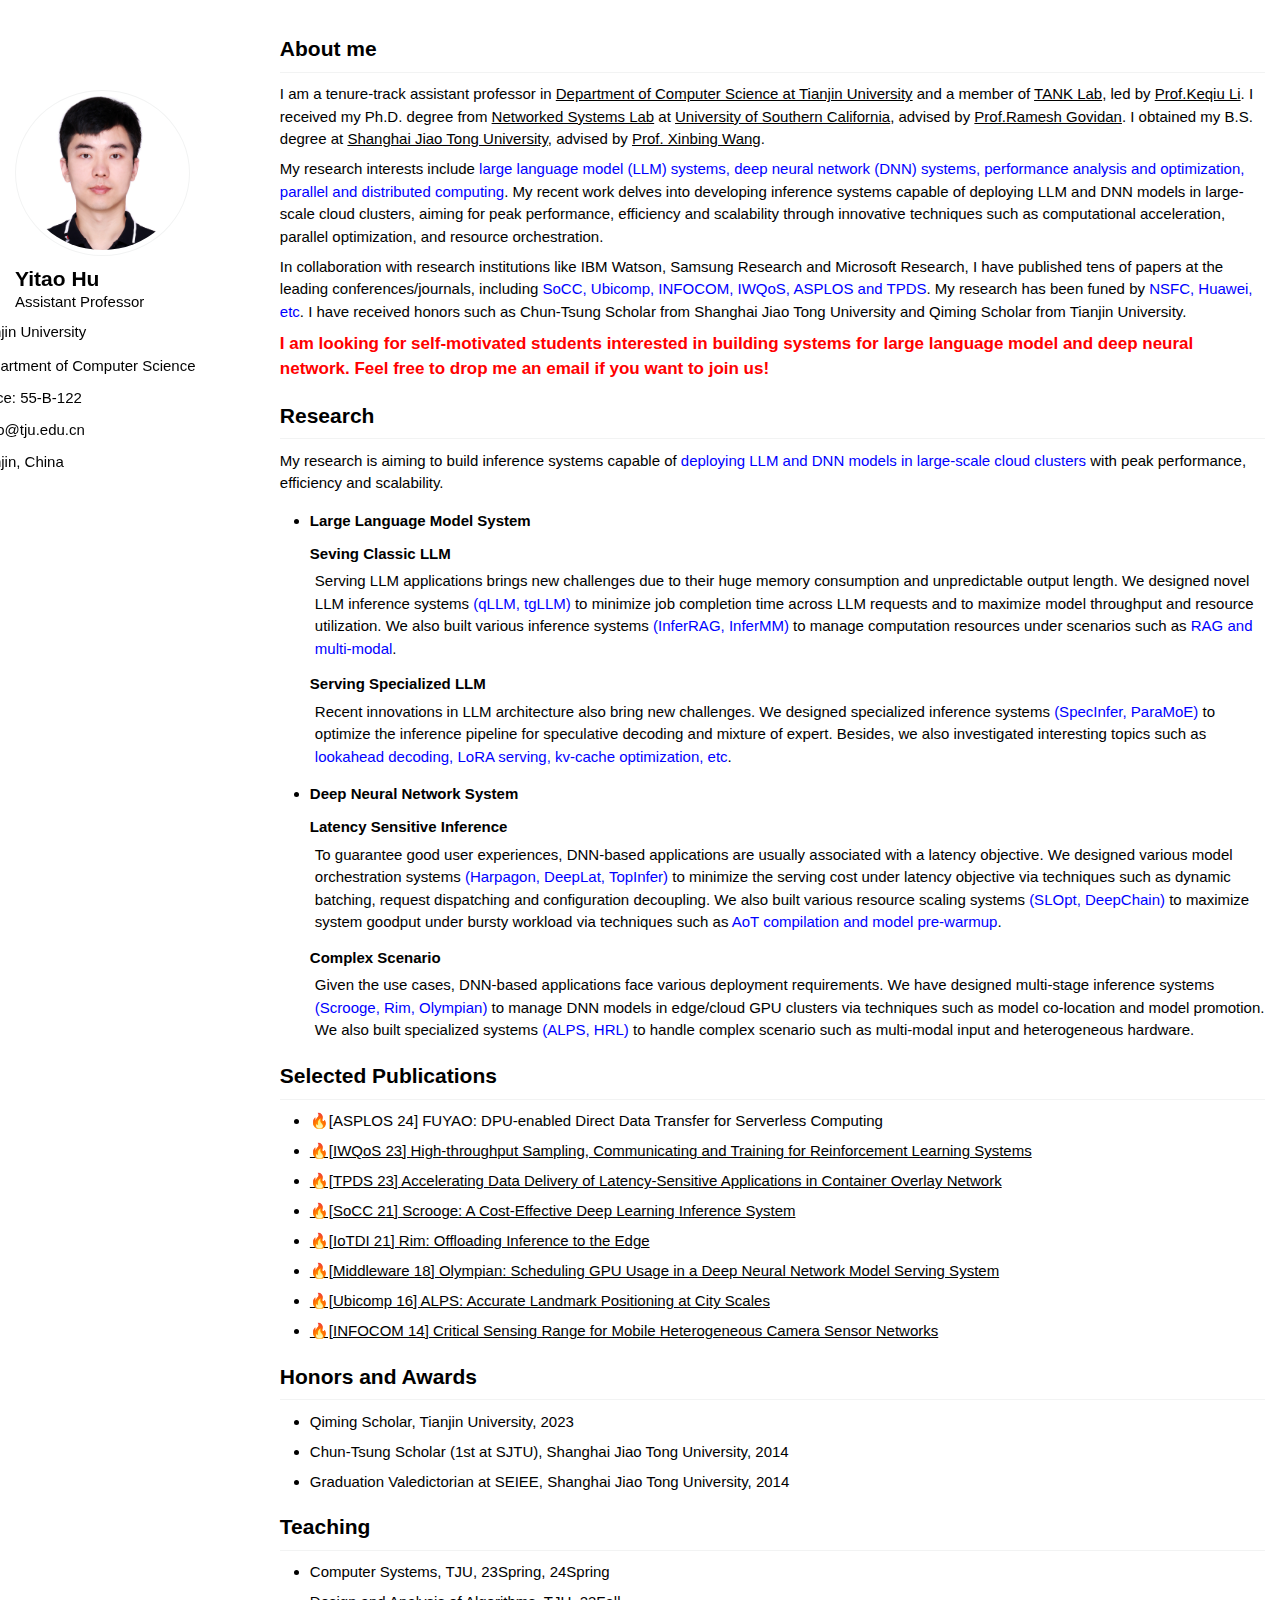
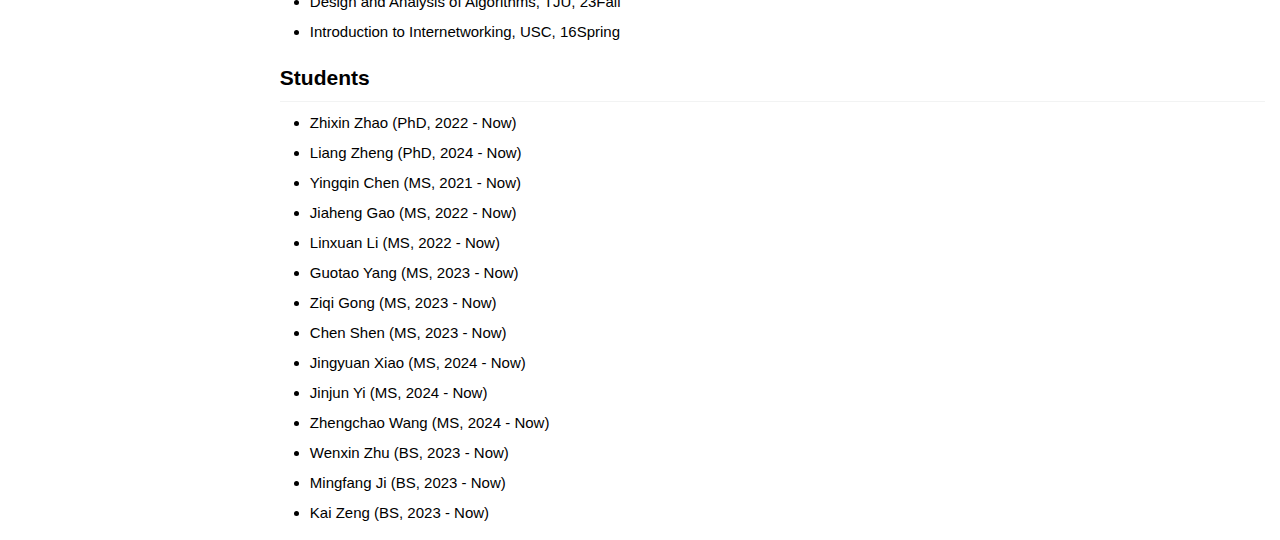
==== commit eda3e0d4: "update" ====
--- a/index.html
+++ b/index.html
@@ -11,7 +11,7 @@
 	<meta name="HandheldFriendly" content="True">
 	<meta name="MobileOptimized" content="320">
 	<meta name="viewport" content="width=device-width, initial-scale=1.0">
-	<meta http-equiv="Content-Security-Policy" content="default-src 'self'">
+	<!-- <meta http-equiv="Content-Security-Policy" content="default-src 'self'"> -->
 
 	<script>
 		document.documentElement.className = document.documentElement.className.replace(/\bno-js\b/g, '') + ' js ';
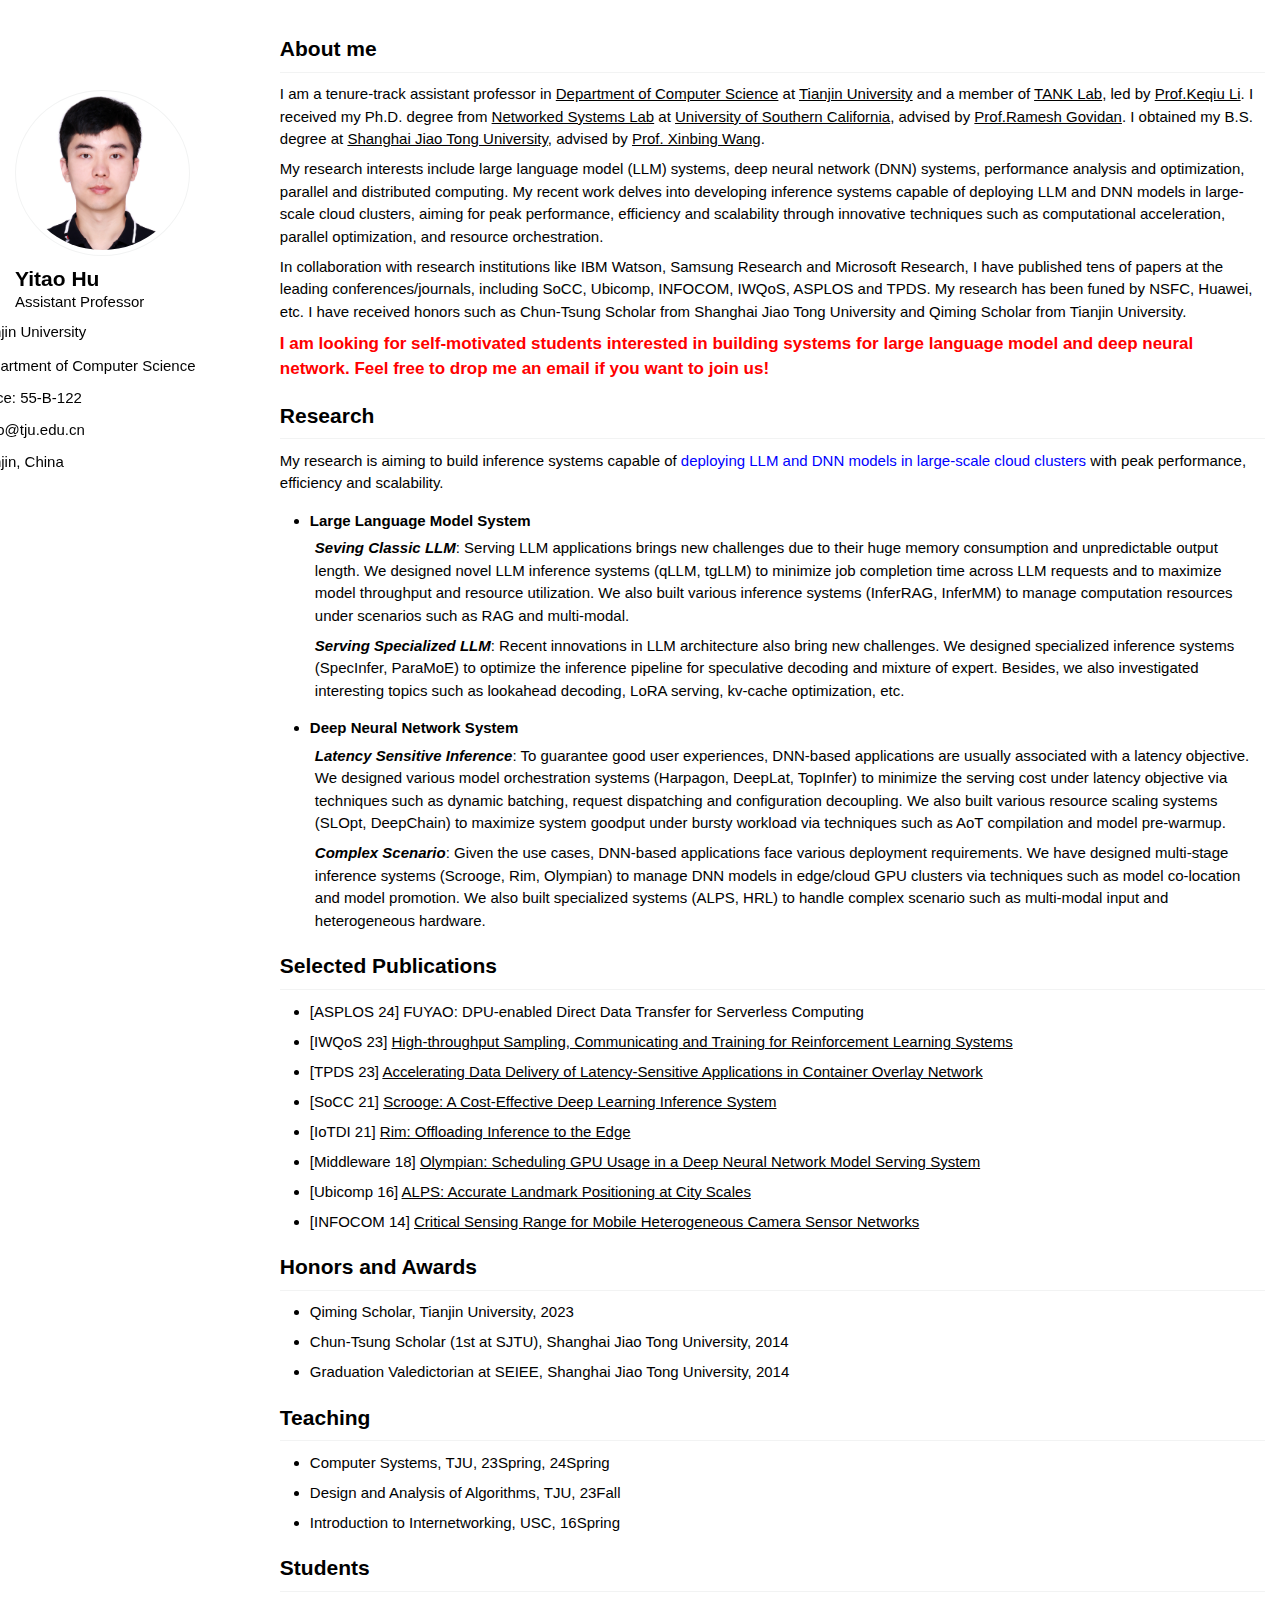
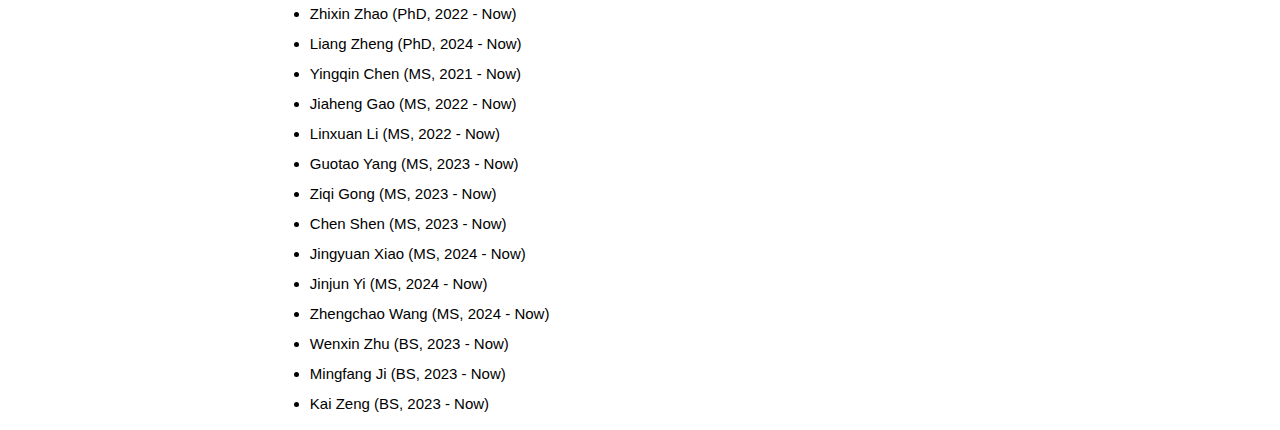
==== commit 38635ae4: "update" ====
--- a/index.html
+++ b/index.html
@@ -72,8 +72,9 @@
 					<p><span class="anchor" id="about-me"></span></p>
 					<h1><strong>About me</strong></h1>
 					<p>I am a tenure-track assistant professor in <a href="https://cic.tju.edu.cn/english/home.htm">Department of
-							Computer Science
-							at Tianjin University</a> and a member of <a href="http://www.tjutanklab.com/">TANK Lab</a>, led by <a
+							Computer Science</a>
+						at <a href="https://www.tju.edu.cn/english/index.htm">Tianjin University</a> and a member of <a
+							href="http://www.tjutanklab.com/">TANK Lab</a>, led by <a
 							href="https://cic.tju.edu.cn/faculty/likeqiu/index.html">Prof.Keqiu Li</a>. I received my Ph.D. degree
 						from <a href="https://nsl.usc.edu/">Networked
 							Systems Lab</a> at <a href="https://www.usc.edu/">University of Southern California</a>, advised by <a
@@ -81,17 +82,17 @@
 						I obtained my B.S. degree at <a href="https://en.sjtu.edu.cn/">Shanghai Jiao Tong University</a>, advised by
 						<a href="https://www.cs.sjtu.edu.cn/~wang-xb/">Prof. Xinbing Wang</a>.
 					</p>
-					<p>My research interests include <i class="myresearch">large language model (LLM) systems, deep neural network
-							(DNN)
-							systems, performance analysis and optimization, parallel and distributed computing</i>. My
+					<p>My research interests include large language model (LLM) systems, deep neural network
+						(DNN)
+						systems, performance analysis and optimization, parallel and distributed computing. My
 						recent work delves into developing inference systems capable of deploying LLM and DNN models
 						in large-scale cloud clusters, aiming for peak performance, efficiency and scalability
 						through innovative techniques such as computational acceleration, parallel optimization, and
 						resource orchestration.</p>
 					<p>In collaboration with research institutions like IBM Watson, Samsung Research and Microsoft
 						Research, I have published tens of papers at the leading conferences/journals, including
-						<i class="myresearch">SoCC, Ubicomp, INFOCOM, IWQoS, ASPLOS and TPDS</i>. My research has been funed by
-						<i class="myresearch">NSFC, Huawei, etc</i>. I have received honors such as Chun-Tsung Scholar from Shanghai
+						SoCC, Ubicomp, INFOCOM, IWQoS, ASPLOS and TPDS. My research has been funed by
+						NSFC, Huawei, etc. I have received honors such as Chun-Tsung Scholar from Shanghai
 						Jiao Tong University
 						and Qiming Scholar from Tianjin University.
 					</p>
@@ -111,56 +112,59 @@
 					<ul>
 						<li>
 							<h3>Large Language Model System</h3>
-							<h3>Seving Classic LLM</h3>
-							<ul class="myul">
-								<li>
-									Serving LLM applications brings new challenges due to their huge
+
+							<ul class="myul">
+								<li>
+									<i class="myh3">Seving Classic LLM</i>: Serving LLM applications brings new challenges due to their
+									huge
 									memory consumption and unpredictable output length. We designed novel LLM inference
-									systems <i class="myresearch">(qLLM, tgLLM)</i> to minimize job completion time across LLM requests
+									systems (qLLM, tgLLM)</i> to minimize job completion time across LLM requests
 									and to
 									maximize model throughput and resource utilization. We also built various inference
-									systems <i class="myresearch">(InferRAG, InferMM)</i> to manage computation resources under scenarios
-									such as <i class="myresearch">RAG and multi-modal</i>.
-								</li>
-							</ul>
-							<h3>Serving Specialized LLM</h3>
-							<ul class="myul">
-								<li>
-									Recent innovations in LLM architecture also bring new
-									challenges. We designed specialized inference systems <i class="myresearch">(SpecInfer, ParaMoE)</i>
+									systems (InferRAG, InferMM)</i> to manage computation resources under scenarios
+									such as RAG and multi-modal</i>.
+								</li>
+							</ul>
+
+							<ul class="myul">
+								<li>
+									<i class="myh3">Serving Specialized LLM</i>: Recent innovations in LLM architecture also bring new
+									challenges. We designed specialized inference systems (SpecInfer, ParaMoE)</i>
 									to optimize
 									the inference pipeline for speculative decoding and mixture of expert. Besides, we also
-									investigated interesting topics such as <i class="myresearch">lookahead decoding, LoRA serving,
-										kv-cache
-										optimization, etc</i>.
+									investigated interesting topics such as lookahead decoding, LoRA serving,
+									kv-cache
+									optimization, etc</i>.
 								</li>
 							</ul>
 						</li>
 						<li>
 							<h3>Deep Neural Network System</h3>
-							<h3>Latency Sensitive Inference</h3>
-							<ul class="myul">
-								<li>
-									To guarantee good user experiences, DNN-based applications
+
+							<ul class="myul">
+								<li>
+									<i class="myh3">Latency Sensitive Inference</i>: To guarantee good user experiences, DNN-based
+									applications
 									are usually associated with a latency objective. We designed various model orchestration
-									systems <i class="myresearch">(Harpagon, DeepLat, TopInfer)</i> to minimize the serving cost under
+									systems (Harpagon, DeepLat, TopInfer)</i> to minimize the serving cost under
 									latency
 									objective via techniques such as dynamic batching, request dispatching and configuration
-									decoupling. We also built various resource scaling systems <i class="myresearch">(SLOpt,
-										DeepChain)</i> to
-									maximize system goodput under bursty workload via techniques such as <i class="myresearch">AoT
-										compilation and
-										model pre-warmup</i>.
-								</li>
-							</ul>
-							<h3>Complex Scenario</h3>
-							<ul class="myul">
-								<li>
-									Given the use cases, DNN-based applications face various deployment
-									requirements. We have designed multi-stage inference systems <i class="myresearch">(Scrooge, Rim,
-										Olympian)</i> to
+									decoupling. We also built various resource scaling systems (SLOpt,
+									DeepChain)</i> to
+									maximize system goodput under bursty workload via techniques such as AoT
+									compilation and
+									model pre-warmup.
+								</li>
+							</ul>
+
+							<ul class="myul">
+								<li>
+									<i class="myh3">Complex Scenario</i>: Given the use cases, DNN-based applications face various
+									deployment
+									requirements. We have designed multi-stage inference systems (Scrooge, Rim,
+									Olympian)</i> to
 									manage DNN models in edge/cloud GPU clusters via techniques such as model co-location
-									and model promotion. We also built specialized systems <i class="myresearch">(ALPS, HRL)</i> to handle
+									and model promotion. We also built specialized systems (ALPS, HRL)</i> to handle
 									complex
 									scenario such as multi-modal input and heterogeneous hardware.
 								</li>
@@ -171,23 +175,23 @@
 
 					<h1 id="-selected-publications">Selected Publications</h1>
 					<ul>
-						<li>🔥[ASPLOS 24] FUYAO: DPU-enabled Direct Data Transfer for Serverless Computing</li>
-						<li><a href="https://ieeexplore.ieee.org/abstract/document/10188703">🔥[IWQoS 23] High-throughput Sampling,
+						<li>[ASPLOS 24] FUYAO: DPU-enabled Direct Data Transfer for Serverless Computing</li>
+						<li>[IWQoS 23] <a href="https://ieeexplore.ieee.org/abstract/document/10188703">High-throughput Sampling,
 								Communicating and Training for Reinforcement Learning Systems</a></li>
-						<li><a href="https://ieeexplore.ieee.org/abstract/document/10198904">🔥[TPDS 23] Accelerating Data Delivery
+						<li>[TPDS 23] <a href="https://ieeexplore.ieee.org/abstract/document/10198904">Accelerating Data Delivery
 								of
 								Latency-Sensitive Applications in Container Overlay
 								Network</a></li>
-						<li><a href="https://dl.acm.org/doi/abs/10.1145/3472883.3486993">🔥[SoCC 21] Scrooge: A Cost-Effective Deep
+						<li>[SoCC 21] <a href="https://dl.acm.org/doi/abs/10.1145/3472883.3486993">Scrooge: A Cost-Effective Deep
 								Learning Inference System</a></li>
-						<li><a href="https://dl.acm.org/doi/abs/10.1145/3450268.3453521">🔥[IoTDI 21] Rim: Offloading Inference to
+						<li>[IoTDI 21] <a href="https://dl.acm.org/doi/abs/10.1145/3450268.3453521">Rim: Offloading Inference to
 								the
 								Edge</a></li>
-						<li><a href="https://dl.acm.org/doi/abs/10.1145/3274808.3274813">🔥[Middleware 18] Olympian: Scheduling GPU
+						<li>[Middleware 18] <a href="https://dl.acm.org/doi/abs/10.1145/3274808.3274813">Olympian: Scheduling GPU
 								Usage in a Deep Neural Network Model Serving System</a></li>
-						<li><a href="https://dl.acm.org/doi/abs/10.1145/2971648.2971674">🔥[Ubicomp 16] ALPS: Accurate Landmark
+						<li>[Ubicomp 16] <a href="https://dl.acm.org/doi/abs/10.1145/2971648.2971674">ALPS: Accurate Landmark
 								Positioning at City Scales</a></li>
-						<li><a href="https://ieeexplore.ieee.org/abstract/document/6848026">🔥[INFOCOM 14] Critical Sensing Range
+						<li>[INFOCOM 14] <a href="https://ieeexplore.ieee.org/abstract/document/6848026">Critical Sensing Range
 								for
 								Mobile Heterogeneous Camera Sensor Networks</a></li>
 					</ul>
--- a/assets/css/academicons.css
+++ b/assets/css/academicons.css
@@ -472,6 +472,22 @@
 
 @media screen and (max-width: 1000px) {
   .professor2 {
-    margin-left: 5%;
+    margin-left: 3%;
   }
+}
+
+.myh3 {
+  white-space: nowrap !important;
+}
+
+.myh3 {
+  display: inline-block;
+  /* 或者 inline */
+  white-space: nowrap;
+  /* 不换行 */
+  font-size: 1em;
+  /* 设置字体大小，根据需要调整 */
+  font-weight: bold;
+  /* 设置字体粗细，根据需要调整 */
+  /* 其他样式属性，根据需要添加 */
 }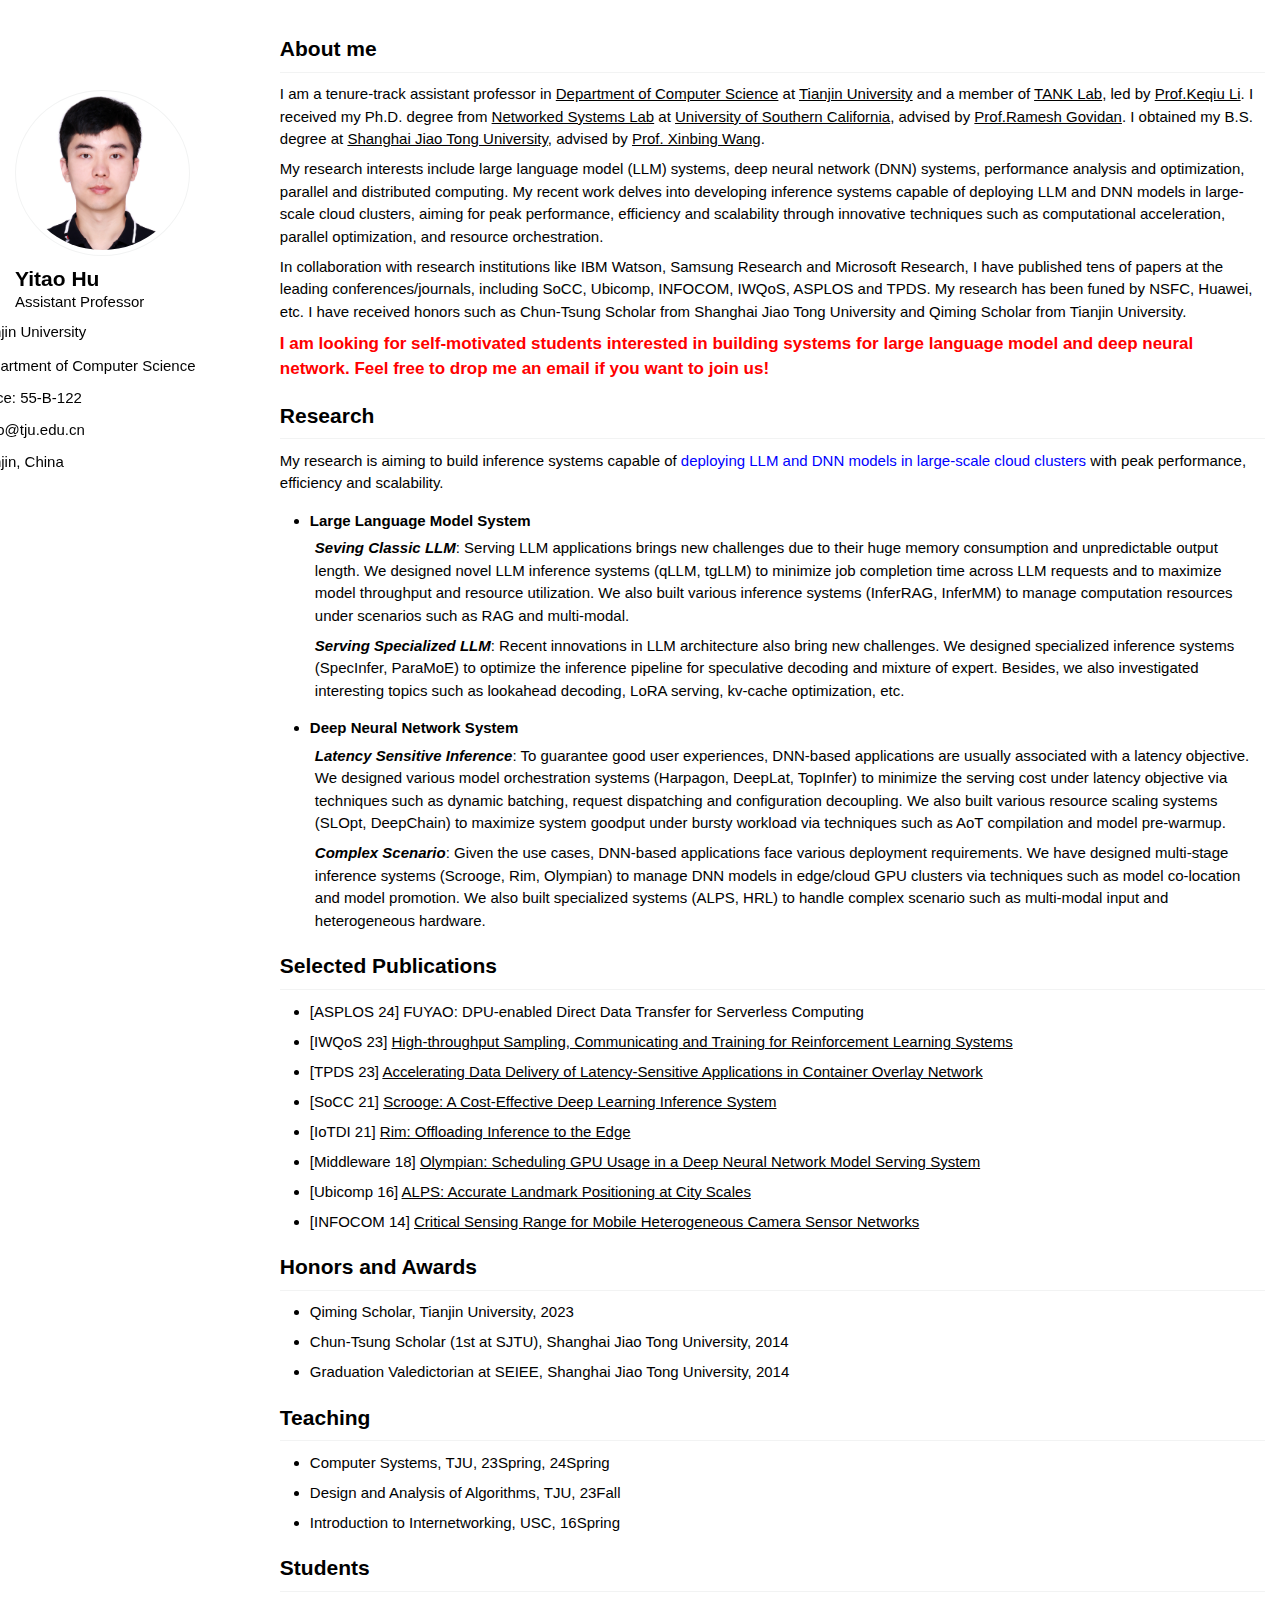
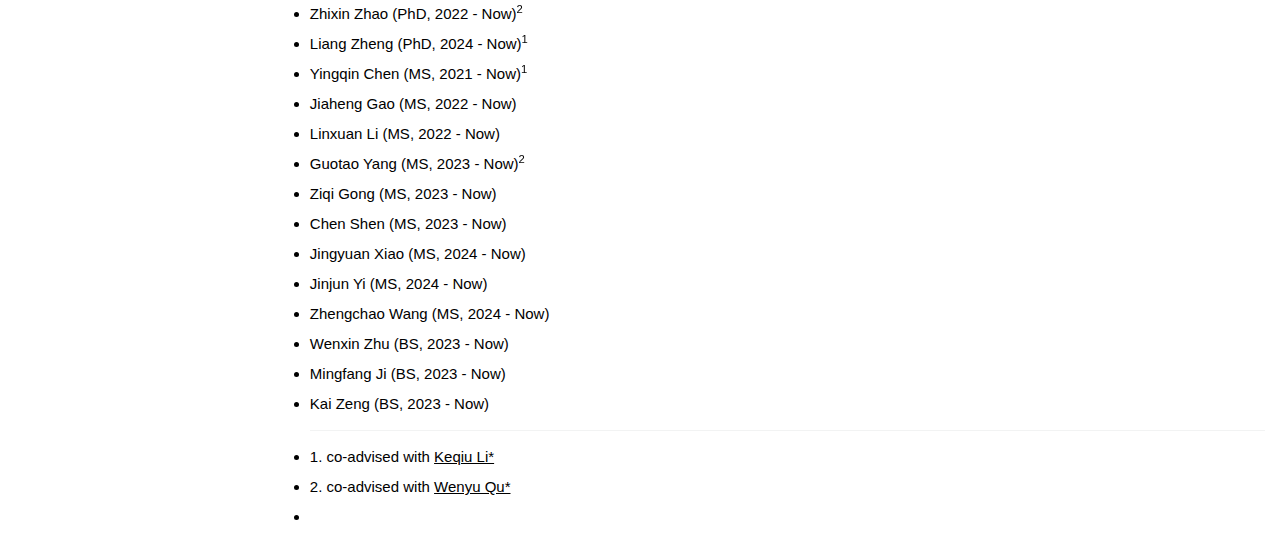
==== commit 97dfec86: "update" ====
--- a/index.html
+++ b/index.html
@@ -30,6 +30,18 @@
 	<meta name="theme-color" content="#ffffff">
 	<link rel="stylesheet" href="assets/css/academicons.css" />
 	<link rel="stylesheet" href="https://cdnjs.cloudflare.com/ajax/libs/font-awesome/5.15.4/css/all.min.css">
+	<script>
+		document.querySelectorAll('a[href^="#"]').forEach(anchor => {
+			anchor.addEventListener('click', function (e) {
+				e.preventDefault();
+
+				document.querySelector(this.getAttribute('href')).scrollIntoView({
+					behavior: 'smooth'
+				});
+			});
+		});
+	</script>
+	</script>
 
 	<!-- end custom head snippets -->
 </head>
@@ -212,12 +224,12 @@
 					<div class="students">
 						<h1 id="-students">Students</h1>
 						<ul>
-							<li>Zhixin Zhao (PhD, 2022 - Now)</li>
-							<li>Liang Zheng (PhD, 2024 - Now)</li>
-							<li>Yingqin Chen (MS, 2021 - Now)</li>
+							<li>Zhixin Zhao (PhD, 2022 - Now)<sup>2</sup></li>
+							<li>Liang Zheng (PhD, 2024 - Now)<sup>1</sup></li>
+							<li>Yingqin Chen (MS, 2021 - Now)<sup>1</sup> </li>
 							<li>Jiaheng Gao (MS, 2022 - Now)</li>
 							<li>Linxuan Li (MS, 2022 - Now)</li>
-							<li>Guotao Yang (MS, 2023 - Now)</li>
+							<li>Guotao Yang (MS, 2023 - Now)<sup>2</a></sup> </li>
 							<li>Ziqi Gong (MS, 2023 - Now)</li>
 							<li>Chen Shen (MS, 2023 - Now)</li>
 							<li>Jingyuan Xiao (MS, 2024 - Now)</li>
@@ -226,7 +238,14 @@
 							<li>Wenxin Zhu (BS, 2023 - Now)</li>
 							<li>Mingfang Ji (BS, 2023 - Now)</li>
 							<li>Kai Zeng (BS, 2023 - Now)</li>
+							<hr>
+							<li id="-co1">1. co-advised with <a href="https://cic.tju.edu.cn/faculty/likeqiu/index.html">Keqiu Li*</a>
+							</li>
+							<li id="-co2">2. co-advised with <a href="https://cic.tju.edu.cn/faculty/wyqu/index.html">Wenyu Qu*</a>
+							</li>
+							<li></li>
 						</ul>
+
 					</div>
 
 </body>
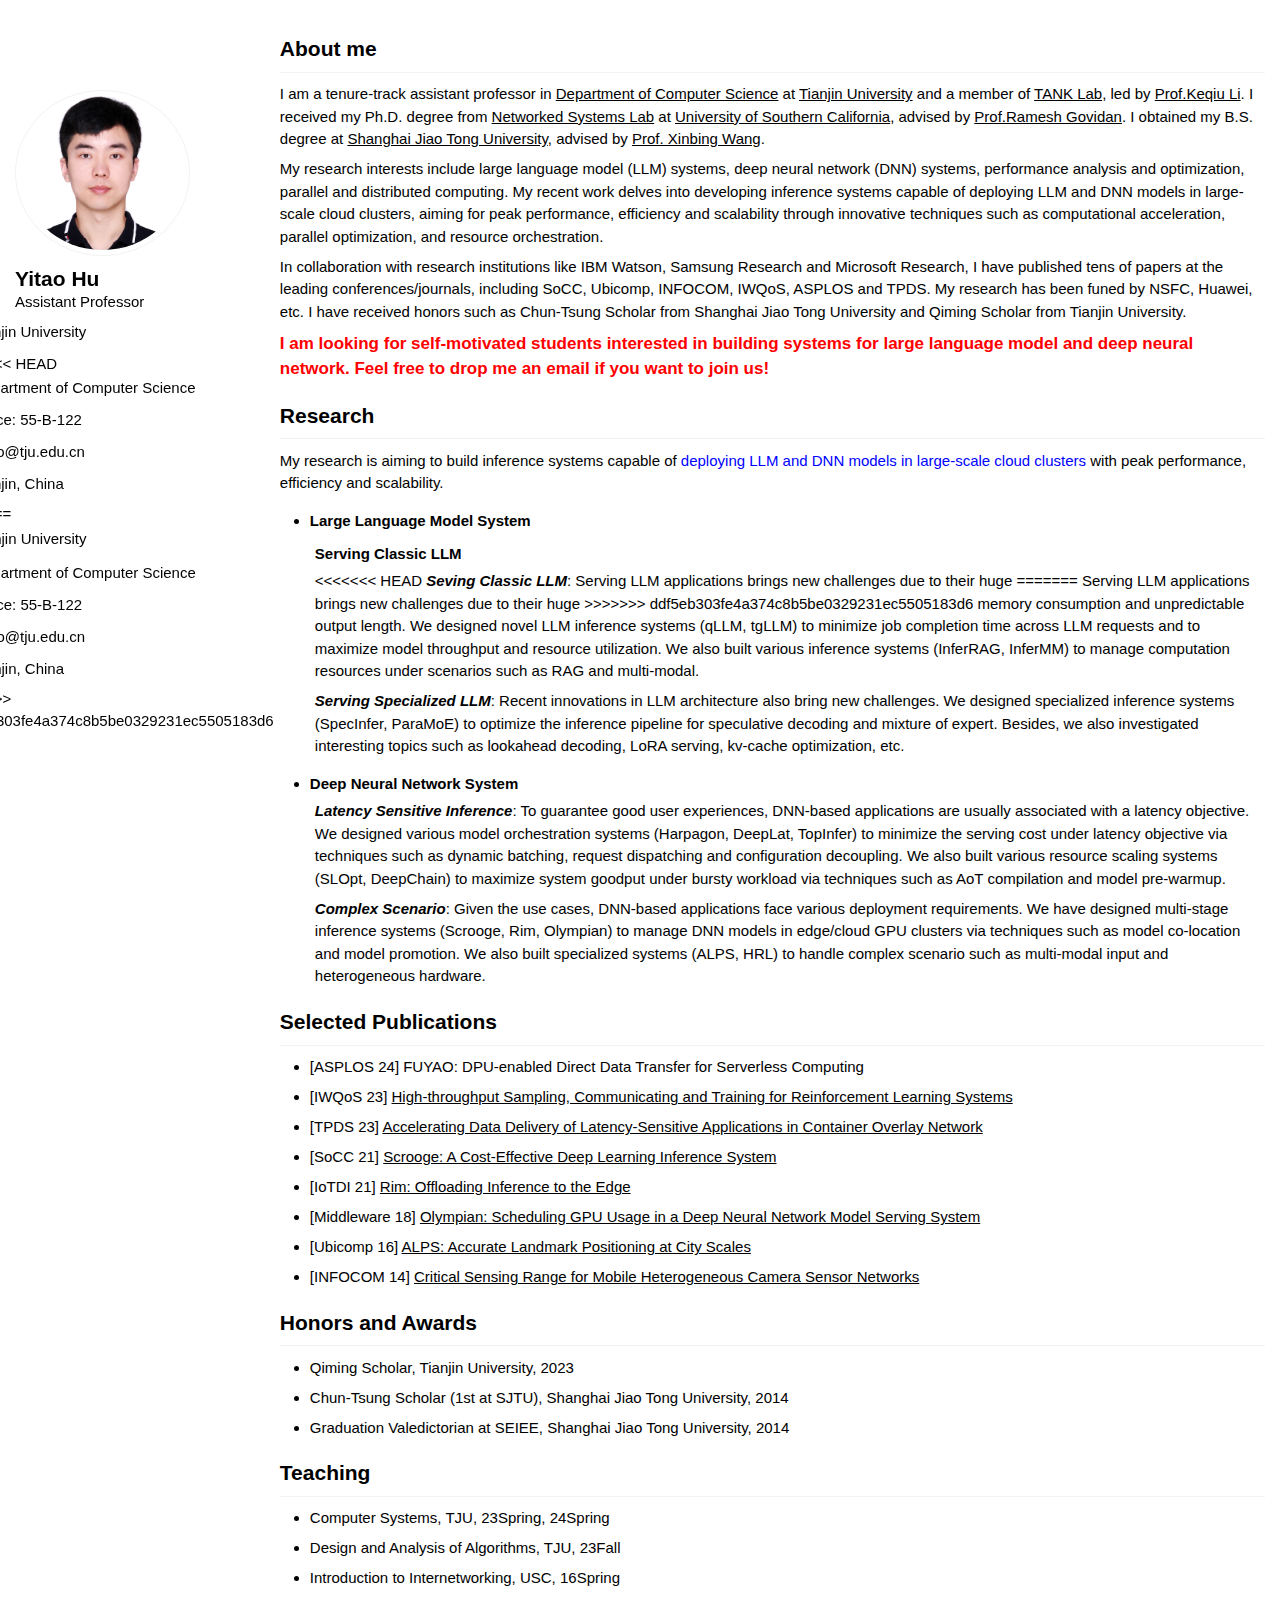
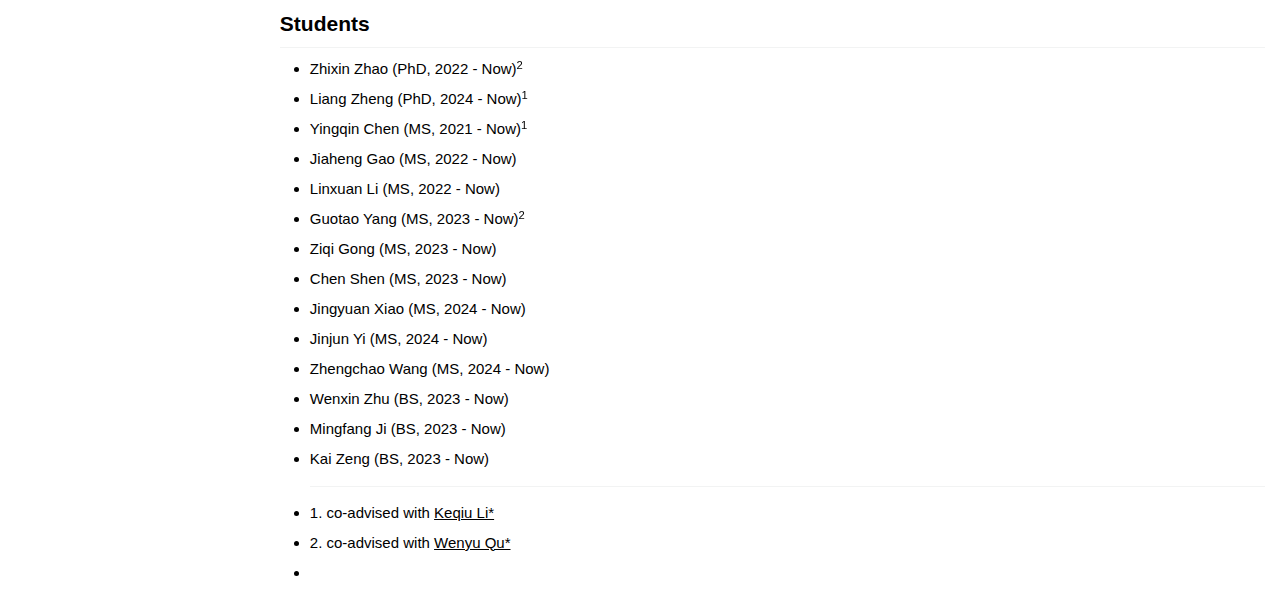
==== commit 414bf249: "merge" ====
--- a/index.html
+++ b/index.html
@@ -67,12 +67,21 @@
 						<li style="margin-top: 5px;"><a href="https://www.tju.edu.cn/english/index.htm"><i
 									class="fa fa-fw fa-map-marker" aria-hidden="true"></i> Tianjin University</a>
 						</li>
+<<<<<<< HEAD
 						<li><a href="https://cic.tju.edu.cn/english/home.htm"><i class="fa fa-fw fa-map-marker"
 									aria-hidden="true"></i> Department of Computer Science</a></li>
 						<li><i class="fa fa-fw fa-map-marker" aria-hidden="true"></i> Office: 55-B-122</li>
 						<li class="someone"><a href="mailto:yitao@tju.edu.cn"><i class="fas fa-fw fa-envelope"
 									aria-hidden="true"></i> yitao@tju.edu.cn</a></li>
 						<li><i class="fa fa-fw fa-map-marker" aria-hidden="true"></i> Tianjin, China</li>
+=======
+
+						<li><a href="https://tju.edu.cn/">🏫 Tianjin University</a></li>
+						<li><a href="https://www.cs.usc.edu/">💻 Department of Computer Science</a></li>
+						<li>💡 Office: 55-B-122</li>
+						<li class="someone"><a href="mailto:yitao@tju.edu.cn">📫 yitao@tju.edu.cn</a></li>
+						<li>🏠 Tianjin, China</li>
+>>>>>>> ddf5eb303fe4a374c8b5be0329231ec5505183d6
 					</ul>
 				</div>
 			</div>
@@ -126,9 +135,14 @@
 							<h3>Large Language Model System</h3>
 
 							<ul class="myul">
-								<li>
+								<h4>Serving Classic LLM</h4>
+								<li>
+<<<<<<< HEAD
 									<i class="myh3">Seving Classic LLM</i>: Serving LLM applications brings new challenges due to their
 									huge
+=======
+									Serving LLM applications brings new challenges due to their huge
+>>>>>>> ddf5eb303fe4a374c8b5be0329231ec5505183d6
 									memory consumption and unpredictable output length. We designed novel LLM inference
 									systems (qLLM, tgLLM)</i> to minimize job completion time across LLM requests
 									and to
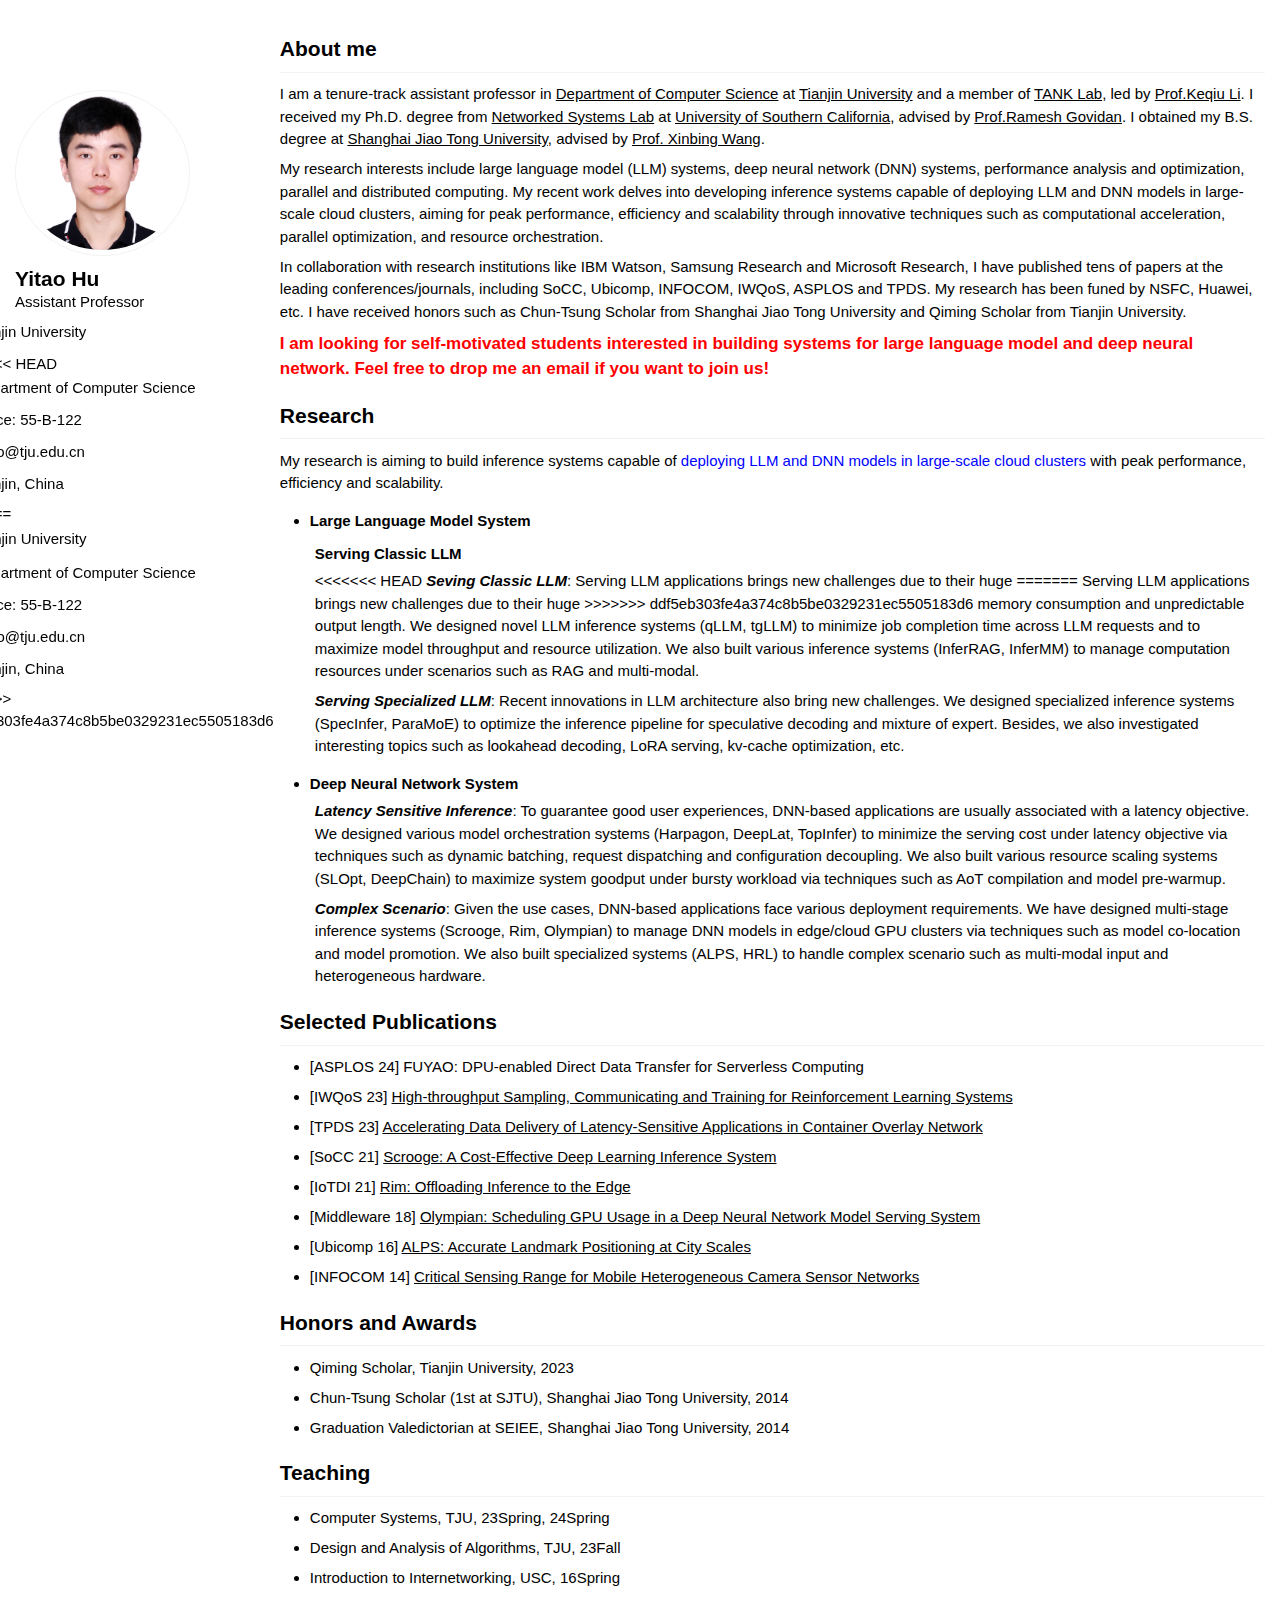
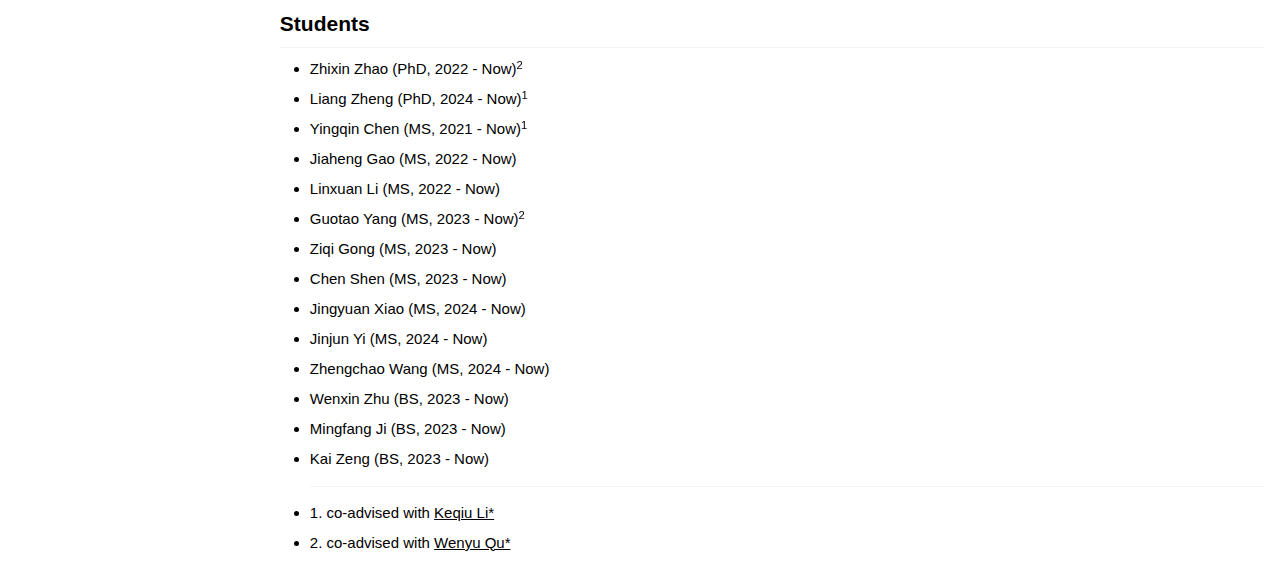
==== commit c11a3ad0: "last update" ====
--- a/index.html
+++ b/index.html
@@ -67,21 +67,20 @@
 						<li style="margin-top: 5px;"><a href="https://www.tju.edu.cn/english/index.htm"><i
 									class="fa fa-fw fa-map-marker" aria-hidden="true"></i> Tianjin University</a>
 						</li>
-<<<<<<< HEAD
-						<li><a href="https://cic.tju.edu.cn/english/home.htm"><i class="fa fa-fw fa-map-marker"
+						<<<<<<< HEAD <li><a href="https://cic.tju.edu.cn/english/home.htm"><i class="fa fa-fw fa-map-marker"
 									aria-hidden="true"></i> Department of Computer Science</a></li>
-						<li><i class="fa fa-fw fa-map-marker" aria-hidden="true"></i> Office: 55-B-122</li>
-						<li class="someone"><a href="mailto:yitao@tju.edu.cn"><i class="fas fa-fw fa-envelope"
-									aria-hidden="true"></i> yitao@tju.edu.cn</a></li>
-						<li><i class="fa fa-fw fa-map-marker" aria-hidden="true"></i> Tianjin, China</li>
-=======
-
-						<li><a href="https://tju.edu.cn/">🏫 Tianjin University</a></li>
-						<li><a href="https://www.cs.usc.edu/">💻 Department of Computer Science</a></li>
-						<li>💡 Office: 55-B-122</li>
-						<li class="someone"><a href="mailto:yitao@tju.edu.cn">📫 yitao@tju.edu.cn</a></li>
-						<li>🏠 Tianjin, China</li>
->>>>>>> ddf5eb303fe4a374c8b5be0329231ec5505183d6
+							<li><i class="fa fa-fw fa-map-marker" aria-hidden="true"></i> Office: 55-B-122</li>
+							<li class="someone"><a href="mailto:yitao@tju.edu.cn"><i class="fas fa-fw fa-envelope"
+										aria-hidden="true"></i> yitao@tju.edu.cn</a></li>
+							<li><i class="fa fa-fw fa-map-marker" aria-hidden="true"></i> Tianjin, China</li>
+							=======
+
+							<li><a href="https://tju.edu.cn/">🏫 Tianjin University</a></li>
+							<li><a href="https://www.cs.usc.edu/">💻 Department of Computer Science</a></li>
+							<li>💡 Office: 55-B-122</li>
+							<li class="someone"><a href="mailto:yitao@tju.edu.cn">📫 yitao@tju.edu.cn</a></li>
+							<li>🏠 Tianjin, China</li>
+							>>>>>>> ddf5eb303fe4a374c8b5be0329231ec5505183d6
 					</ul>
 				</div>
 			</div>
@@ -137,18 +136,18 @@
 							<ul class="myul">
 								<h4>Serving Classic LLM</h4>
 								<li>
-<<<<<<< HEAD
-									<i class="myh3">Seving Classic LLM</i>: Serving LLM applications brings new challenges due to their
-									huge
-=======
-									Serving LLM applications brings new challenges due to their huge
->>>>>>> ddf5eb303fe4a374c8b5be0329231ec5505183d6
-									memory consumption and unpredictable output length. We designed novel LLM inference
-									systems (qLLM, tgLLM)</i> to minimize job completion time across LLM requests
-									and to
-									maximize model throughput and resource utilization. We also built various inference
-									systems (InferRAG, InferMM)</i> to manage computation resources under scenarios
-									such as RAG and multi-modal</i>.
+									<<<<<<< HEAD <i class="myh3">Seving Classic LLM</i>: Serving LLM applications brings new challenges
+										due to their
+										huge
+										=======
+										Serving LLM applications brings new challenges due to their huge
+										>>>>>>> ddf5eb303fe4a374c8b5be0329231ec5505183d6
+										memory consumption and unpredictable output length. We designed novel LLM inference
+										systems (qLLM, tgLLM)</i> to minimize job completion time across LLM requests
+										and to
+										maximize model throughput and resource utilization. We also built various inference
+										systems (InferRAG, InferMM)</i> to manage computation resources under scenarios
+										such as RAG and multi-modal</i>.
 								</li>
 							</ul>
 
@@ -257,7 +256,7 @@
 							</li>
 							<li id="-co2">2. co-advised with <a href="https://cic.tju.edu.cn/faculty/wyqu/index.html">Wenyu Qu*</a>
 							</li>
-							<li></li>
+
 						</ul>
 
 					</div>
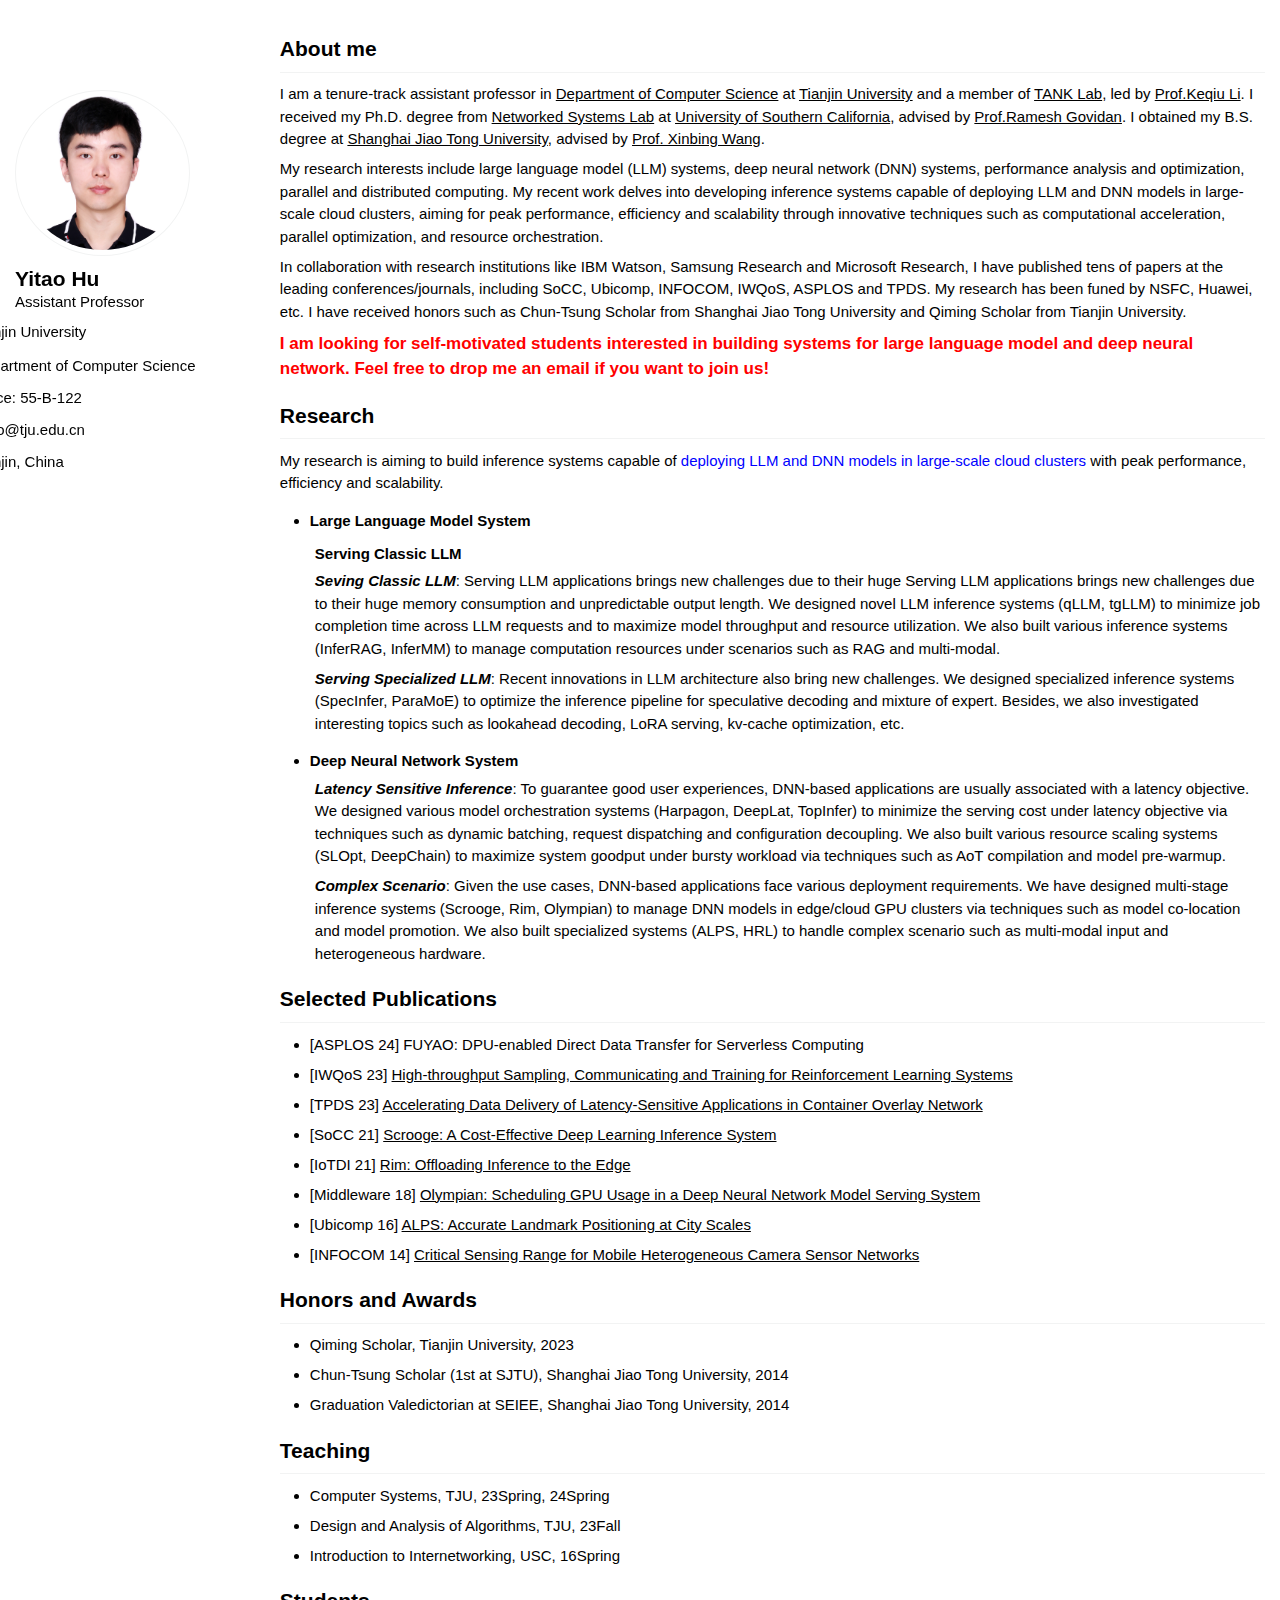
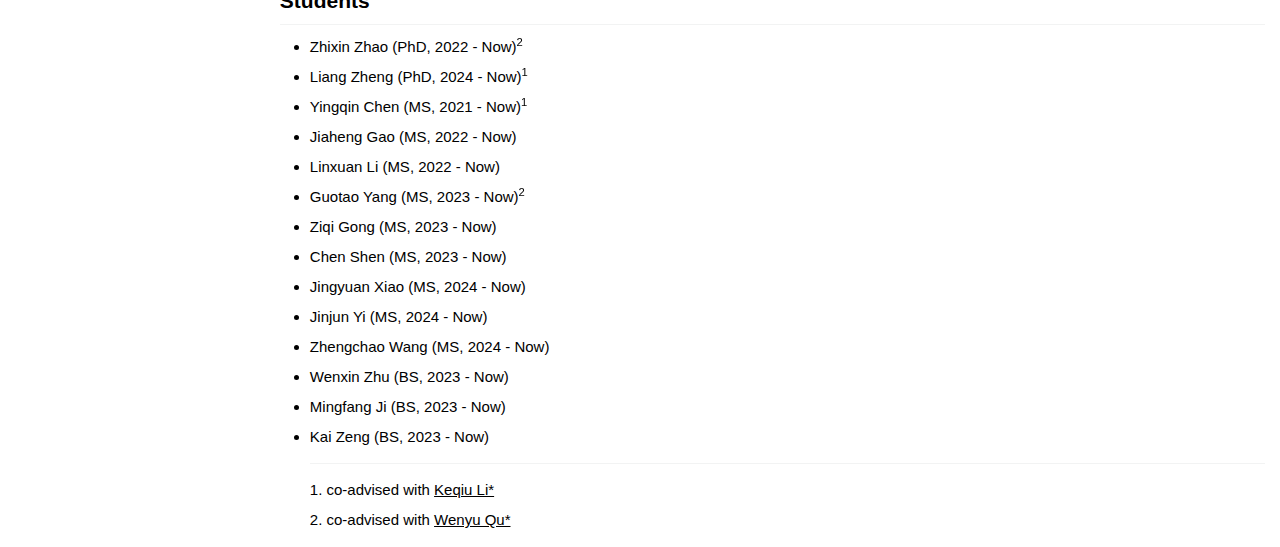
==== commit 0c27a1f3: "last update" ====
--- a/index.html
+++ b/index.html
@@ -67,20 +67,12 @@
 						<li style="margin-top: 5px;"><a href="https://www.tju.edu.cn/english/index.htm"><i
 									class="fa fa-fw fa-map-marker" aria-hidden="true"></i> Tianjin University</a>
 						</li>
-						<<<<<<< HEAD <li><a href="https://cic.tju.edu.cn/english/home.htm"><i class="fa fa-fw fa-map-marker"
+						<li><a href="https://cic.tju.edu.cn/english/home.htm"><i class="fa fa-fw fa-map-marker"
 									aria-hidden="true"></i> Department of Computer Science</a></li>
-							<li><i class="fa fa-fw fa-map-marker" aria-hidden="true"></i> Office: 55-B-122</li>
-							<li class="someone"><a href="mailto:yitao@tju.edu.cn"><i class="fas fa-fw fa-envelope"
-										aria-hidden="true"></i> yitao@tju.edu.cn</a></li>
-							<li><i class="fa fa-fw fa-map-marker" aria-hidden="true"></i> Tianjin, China</li>
-							=======
-
-							<li><a href="https://tju.edu.cn/">🏫 Tianjin University</a></li>
-							<li><a href="https://www.cs.usc.edu/">💻 Department of Computer Science</a></li>
-							<li>💡 Office: 55-B-122</li>
-							<li class="someone"><a href="mailto:yitao@tju.edu.cn">📫 yitao@tju.edu.cn</a></li>
-							<li>🏠 Tianjin, China</li>
-							>>>>>>> ddf5eb303fe4a374c8b5be0329231ec5505183d6
+						<li><i class="fa fa-fw fa-map-marker" aria-hidden="true"></i> Office: 55-B-122</li>
+						<li class="someone"><a href="mailto:yitao@tju.edu.cn"><i class="fas fa-fw fa-envelope"
+									aria-hidden="true"></i> yitao@tju.edu.cn</a></li>
+						<li><i class="fa fa-fw fa-map-marker" aria-hidden="true"></i> Tianjin, China</li>
 					</ul>
 				</div>
 			</div>
@@ -136,18 +128,16 @@
 							<ul class="myul">
 								<h4>Serving Classic LLM</h4>
 								<li>
-									<<<<<<< HEAD <i class="myh3">Seving Classic LLM</i>: Serving LLM applications brings new challenges
-										due to their
-										huge
-										=======
-										Serving LLM applications brings new challenges due to their huge
-										>>>>>>> ddf5eb303fe4a374c8b5be0329231ec5505183d6
-										memory consumption and unpredictable output length. We designed novel LLM inference
-										systems (qLLM, tgLLM)</i> to minimize job completion time across LLM requests
-										and to
-										maximize model throughput and resource utilization. We also built various inference
-										systems (InferRAG, InferMM)</i> to manage computation resources under scenarios
-										such as RAG and multi-modal</i>.
+									<i class="myh3">Seving Classic LLM</i>: Serving LLM applications brings new challenges
+									due to their
+									huge
+									Serving LLM applications brings new challenges due to their huge
+									memory consumption and unpredictable output length. We designed novel LLM inference
+									systems (qLLM, tgLLM)</i> to minimize job completion time across LLM requests
+									and to
+									maximize model throughput and resource utilization. We also built various inference
+									systems (InferRAG, InferMM)</i> to manage computation resources under scenarios
+									such as RAG and multi-modal</i>.
 								</li>
 							</ul>
 
@@ -252,9 +242,10 @@
 							<li>Mingfang Ji (BS, 2023 - Now)</li>
 							<li>Kai Zeng (BS, 2023 - Now)</li>
 							<hr>
-							<li id="-co1">1. co-advised with <a href="https://cic.tju.edu.cn/faculty/likeqiu/index.html">Keqiu Li*</a>
+							<li class="co">1. co-advised with <a href="https://cic.tju.edu.cn/faculty/likeqiu/index.html">Keqiu
+									Li*</a>
 							</li>
-							<li id="-co2">2. co-advised with <a href="https://cic.tju.edu.cn/faculty/wyqu/index.html">Wenyu Qu*</a>
+							<li class="co">2. co-advised with <a href="https://cic.tju.edu.cn/faculty/wyqu/index.html">Wenyu Qu*</a>
 							</li>
 
 						</ul>
--- a/assets/css/academicons.css
+++ b/assets/css/academicons.css
@@ -490,4 +490,8 @@
   font-weight: bold;
   /* 设置字体粗细，根据需要调整 */
   /* 其他样式属性，根据需要添加 */
+}
+
+.co {
+  list-style-type: none;
 }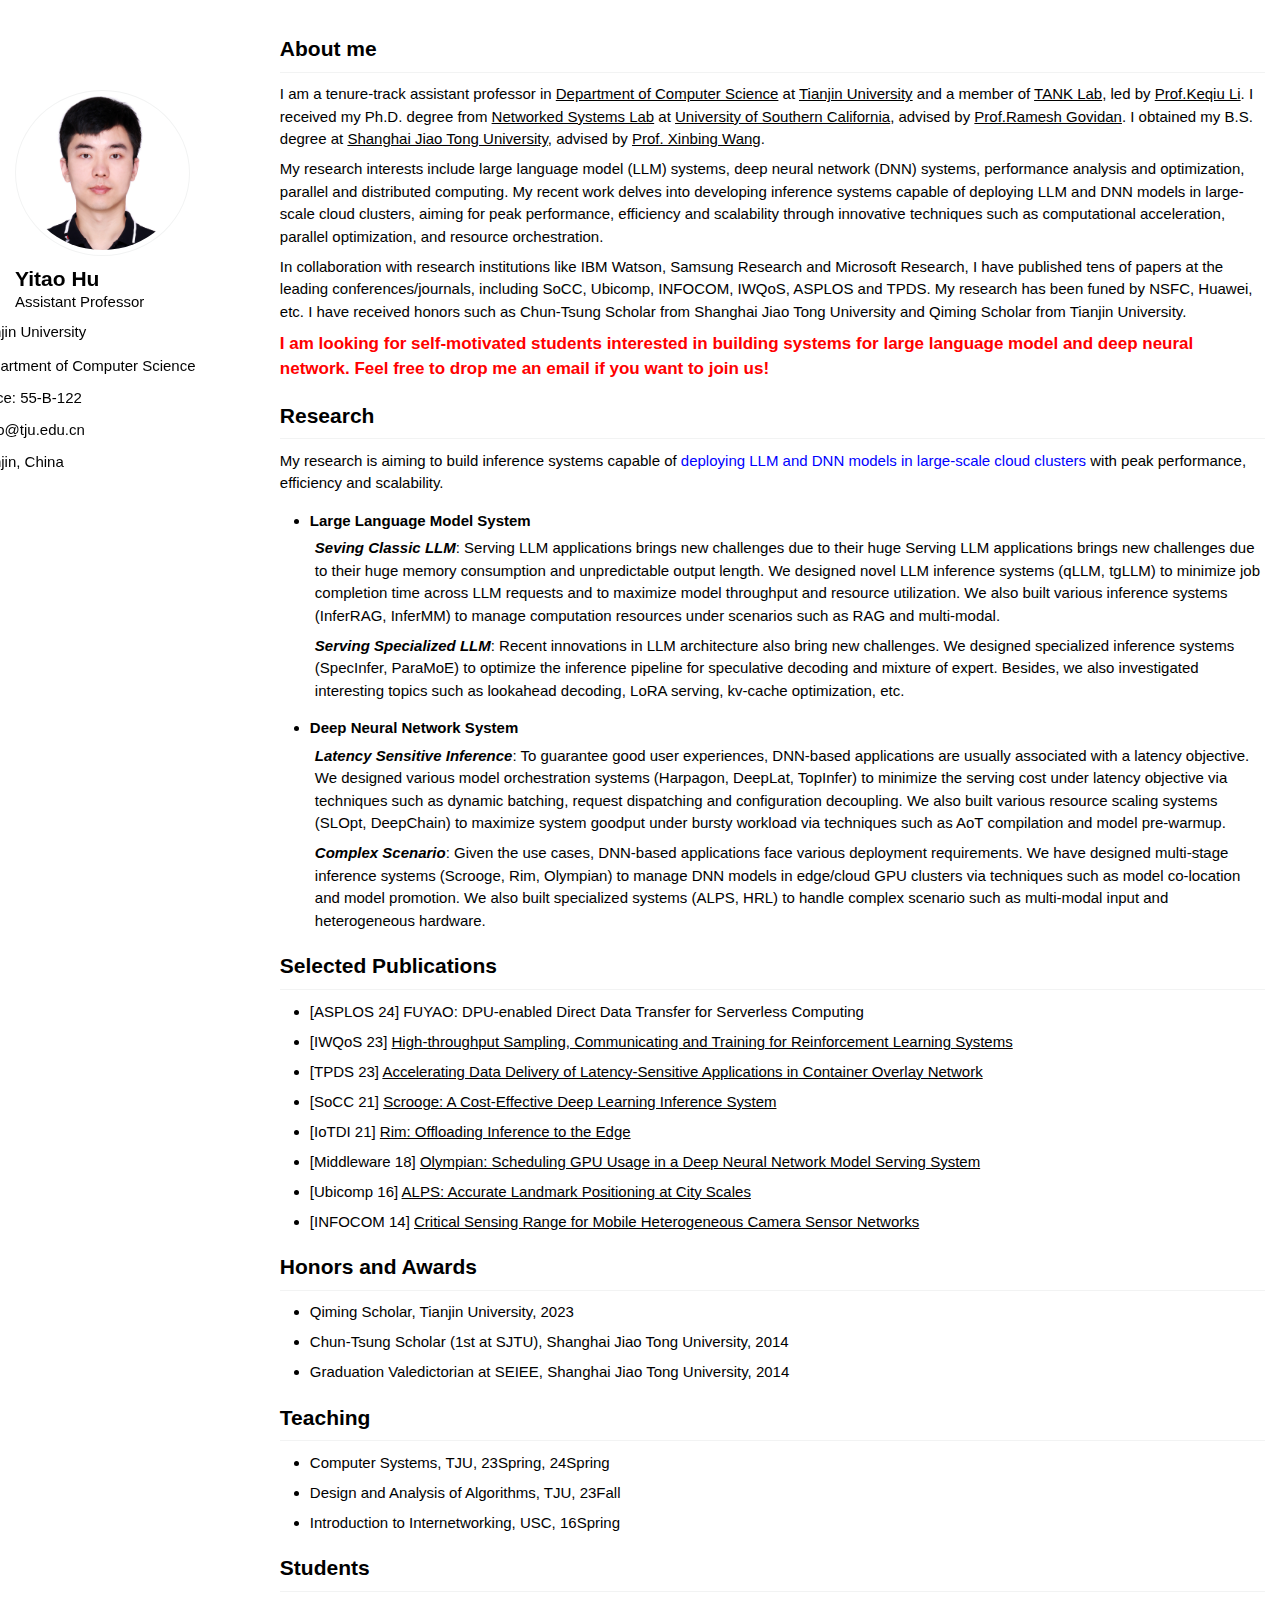
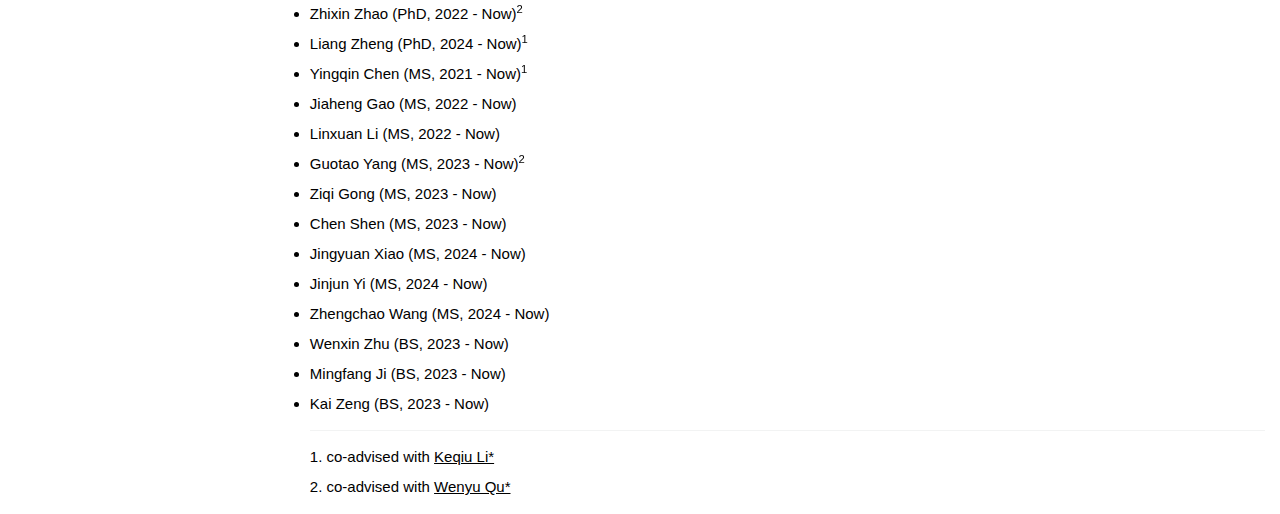
==== commit c1acb786: "last update" ====
--- a/index.html
+++ b/index.html
@@ -126,7 +126,6 @@
 							<h3>Large Language Model System</h3>
 
 							<ul class="myul">
-								<h4>Serving Classic LLM</h4>
 								<li>
 									<i class="myh3">Seving Classic LLM</i>: Serving LLM applications brings new challenges
 									due to their
